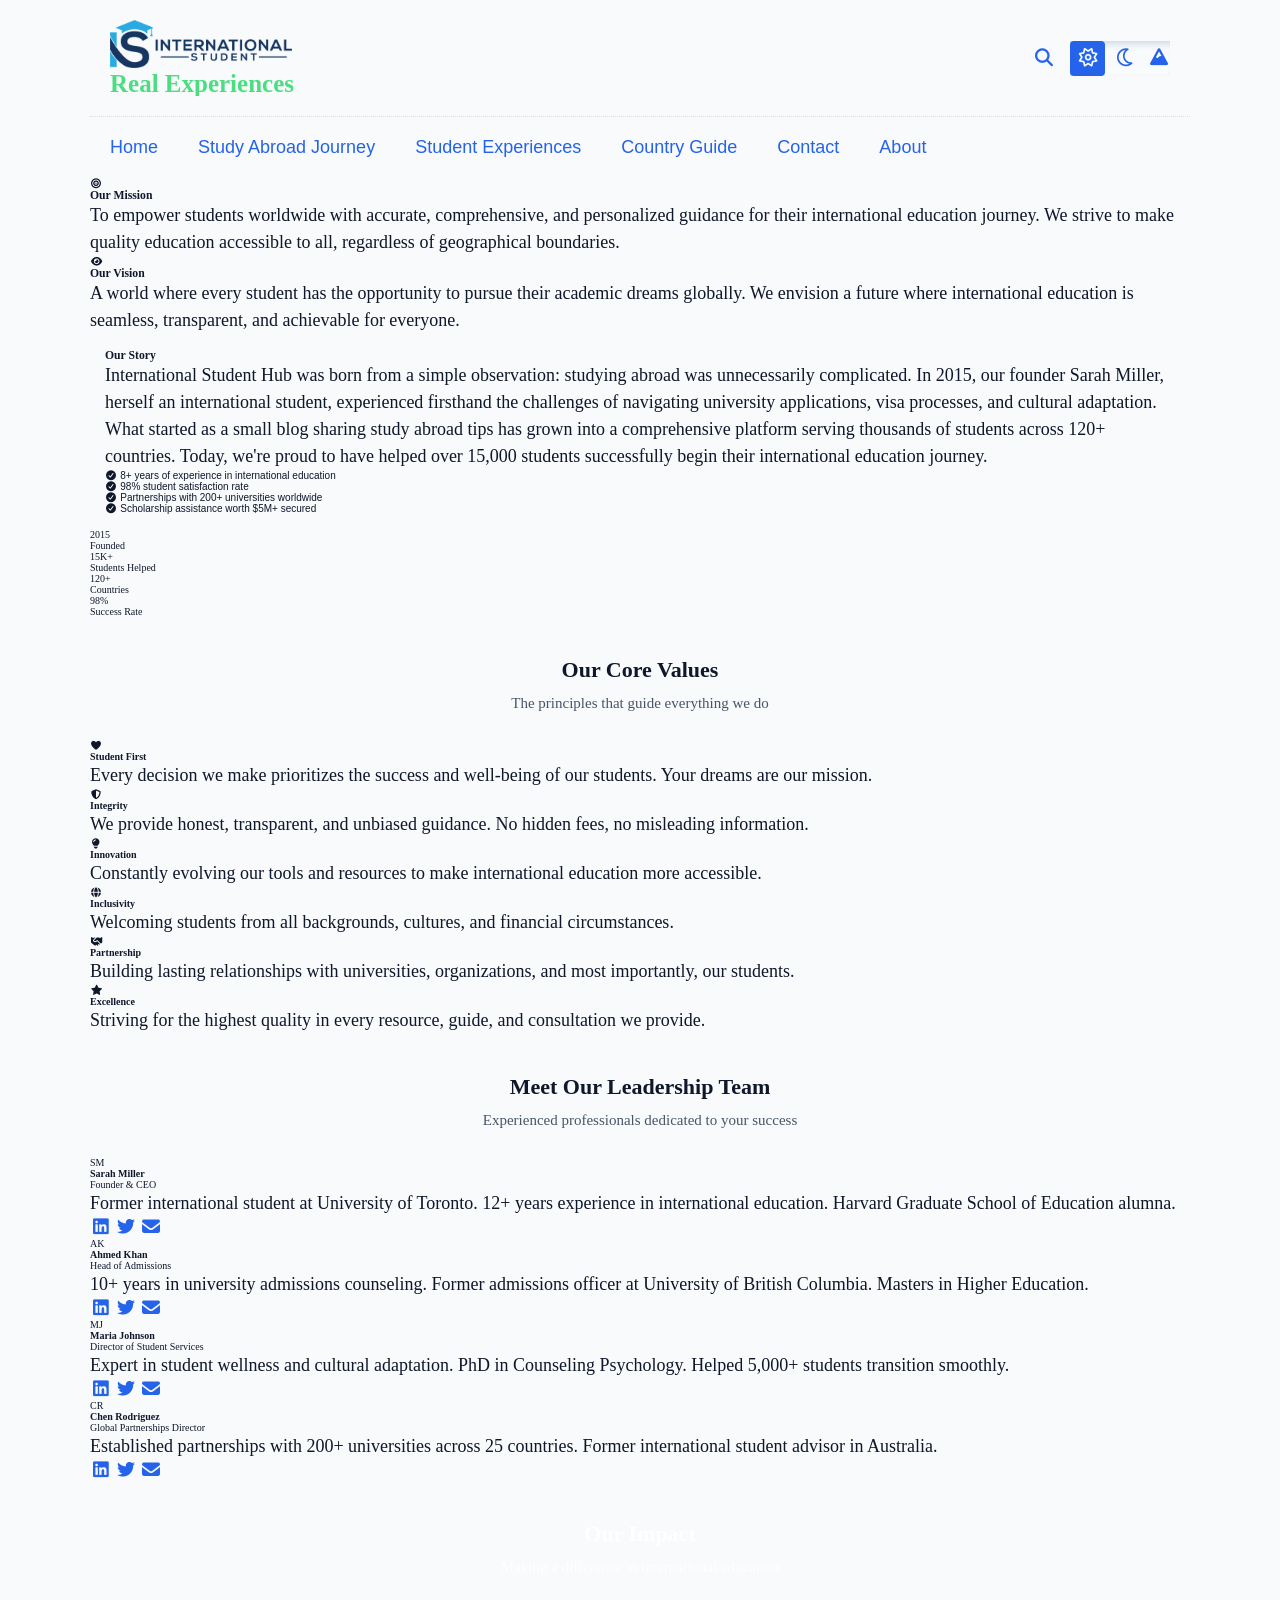
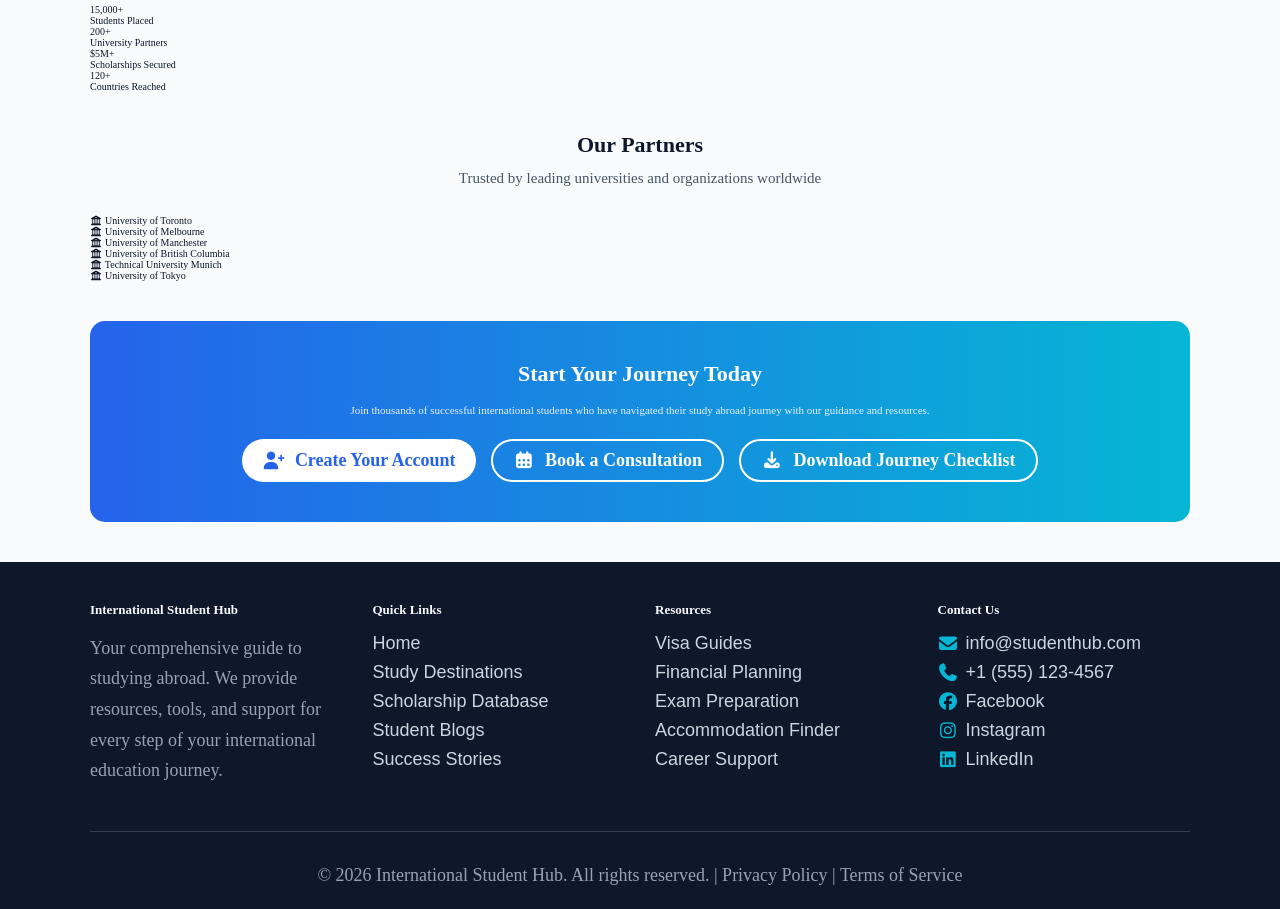
==== about.html @ 13d6190d "Add files via upload" ====
<!doctype html>
<html lang="en">
  <head>
    <meta charset="UTF-8" />
    <meta name="viewport" content="width=device-width, initial-scale=1.0" />
    <title>International Student Hub</title>
    <link rel="stylesheet" href="assets/css/all.min.css" />
    <link rel="stylesheet" href="assets/css/style.css" />
  </head>
  <body>
    <main>
      <header class="header" id="header">
        <div class="container">
          <div class="header-wrap">
            <div class="logo">
              <h2>
                <a href="index.html"
                  ><img src="./assets/img/logo.png" alt="Logo Here"
                /></a>
              </h2>
              <div class="site-slogan">
                <h1>Real Experiences • Smart Preparation • Global Journey</h1>
              </div>
            </div>
            <div class="site-mode">
              <nav class="mode">
                <ul class="all-modes">
                  <li class="menu-bars">
                    <a href="#" id="open-close--menu"
                      ><i class="fa-solid fa-bars-staggered"></i
                      ><span class="d-none">Bars</span></a
                    >
                  </li>
                  <li>
                    <a href="#"
                      ><i class="fa-solid fa-magnifying-glass"></i
                      ><span class="d-none">Search</span></a
                    >
                  </li>
                  <li>
                    <ul class="all-site--modes">
                      <li class="active">
                        <a title="light mode" href="#" data-theme="light"
                          ><i class="fa-regular fa-sun"></i
                        ></a>
                      </li>
                      <li>
                        <a title="dark mode" href="#" data-theme="dark"
                          ><i class="fa-regular fa-moon"></i
                        ></a>
                      </li>
                      <li>
                        <a title="calm mode" href="#" data-theme="calm"
                          ><i class="fa-solid fa-mountain"></i
                        ></a>
                      </li>
                    </ul>
                  </li>
                </ul>
              </nav>
              <div class="icon"></div>
            </div>
          </div>

          <div class="navigation">
            <div class="close-icon">
              <a href="#" id="close-menu--bars"
                ><i class="fas fa-times"></i
                ><span class="d-none">Close</span></a
              >
            </div>
            <nav class="navbar">
              <ul>
                <li><a href="index.html">Home</a></li>
                <li>
                  <a href="study-abroad-journey.html">Study Abroad Journey</a>
                </li>
                <li>
                  <a href="student-experience.html">Student Experiences</a>
                </li>
                <li><a href="country-guide.html">Country Guide</a></li>
                <li><a href="contact.html">Contact</a></li>
                <li><a href="about.html">About</a></li>
              </ul>
            </nav>
          </div>
        </div>
      </header>

      <!-- About Section -->
      <section class="about-section">
        <div class="container">
          <!-- Mission & Vision -->
          <div class="mission-vision">
            <div class="mv-card">
              <div class="mv-icon">
                <i class="fas fa-bullseye"></i>
              </div>
              <h3>Our Mission</h3>
              <p>
                To empower students worldwide with accurate, comprehensive, and
                personalized guidance for their international education journey.
                We strive to make quality education accessible to all,
                regardless of geographical boundaries.
              </p>
            </div>

            <div class="mv-card">
              <div class="mv-icon">
                <i class="fas fa-eye"></i>
              </div>
              <h3>Our Vision</h3>
              <p>
                A world where every student has the opportunity to pursue their
                academic dreams globally. We envision a future where
                international education is seamless, transparent, and achievable
                for everyone.
              </p>
            </div>
          </div>

          <!-- Our Story -->
          <div class="story-section">
            <div class="story-grid">
              <div class="story-content">
                <h3>Our Story</h3>
                <p>
                  International Student Hub was born from a simple observation:
                  studying abroad was unnecessarily complicated. In 2015, our
                  founder Sarah Miller, herself an international student,
                  experienced firsthand the challenges of navigating university
                  applications, visa processes, and cultural adaptation.
                </p>
                <p>
                  What started as a small blog sharing study abroad tips has
                  grown into a comprehensive platform serving thousands of
                  students across 120+ countries. Today, we're proud to have
                  helped over 15,000 students successfully begin their
                  international education journey.
                </p>
                <ul class="story-highlights">
                  <li>
                    <i class="fas fa-check-circle"></i> 8+ years of experience
                    in international education
                  </li>
                  <li>
                    <i class="fas fa-check-circle"></i> 98% student satisfaction
                    rate
                  </li>
                  <li>
                    <i class="fas fa-check-circle"></i> Partnerships with 200+
                    universities worldwide
                  </li>
                  <li>
                    <i class="fas fa-check-circle"></i> Scholarship assistance
                    worth $5M+ secured
                  </li>
                </ul>
              </div>
              <div class="story-stats">
                <div class="story-stat-item">
                  <div class="story-stat-number">2015</div>
                  <div class="story-stat-label">Founded</div>
                </div>
                <div class="story-stat-item">
                  <div class="story-stat-number">15K+</div>
                  <div class="story-stat-label">Students Helped</div>
                </div>
                <div class="story-stat-item">
                  <div class="story-stat-number">120+</div>
                  <div class="story-stat-label">Countries</div>
                </div>
                <div class="story-stat-item">
                  <div class="story-stat-number">98%</div>
                  <div class="story-stat-label">Success Rate</div>
                </div>
              </div>
            </div>
          </div>
        </div>
      </section>

      <!-- Values Section -->
      <section class="values-section">
        <div class="container">
          <div class="section-title">
            <h2>Our Core Values</h2>
            <p>The principles that guide everything we do</p>
          </div>

          <div class="values-grid">
            <div class="value-card">
              <div class="value-icon">
                <i class="fas fa-heart"></i>
              </div>
              <h4>Student First</h4>
              <p>
                Every decision we make prioritizes the success and well-being of
                our students. Your dreams are our mission.
              </p>
            </div>

            <div class="value-card">
              <div class="value-icon">
                <i class="fas fa-shield-alt"></i>
              </div>
              <h4>Integrity</h4>
              <p>
                We provide honest, transparent, and unbiased guidance. No hidden
                fees, no misleading information.
              </p>
            </div>

            <div class="value-card">
              <div class="value-icon">
                <i class="fas fa-lightbulb"></i>
              </div>
              <h4>Innovation</h4>
              <p>
                Constantly evolving our tools and resources to make
                international education more accessible.
              </p>
            </div>

            <div class="value-card">
              <div class="value-icon">
                <i class="fas fa-globe"></i>
              </div>
              <h4>Inclusivity</h4>
              <p>
                Welcoming students from all backgrounds, cultures, and financial
                circumstances.
              </p>
            </div>

            <div class="value-card">
              <div class="value-icon">
                <i class="fas fa-handshake"></i>
              </div>
              <h4>Partnership</h4>
              <p>
                Building lasting relationships with universities, organizations,
                and most importantly, our students.
              </p>
            </div>

            <div class="value-card">
              <div class="value-icon">
                <i class="fas fa-star"></i>
              </div>
              <h4>Excellence</h4>
              <p>
                Striving for the highest quality in every resource, guide, and
                consultation we provide.
              </p>
            </div>
          </div>
        </div>
      </section>

      <!-- Team Section -->
      <section class="team-section">
        <div class="container">
          <div class="section-title">
            <h2>Meet Our Leadership Team</h2>
            <p>Experienced professionals dedicated to your success</p>
          </div>

          <div class="team-grid">
            <div class="team-card">
              <div class="member-avatar">SM</div>
              <h4>Sarah Miller</h4>
              <div class="member-role">Founder & CEO</div>
              <p class="member-bio">
                Former international student at University of Toronto. 12+ years
                experience in international education. Harvard Graduate School
                of Education alumna.
              </p>
              <div class="member-social">
                <a href="#"><i class="fab fa-linkedin"></i></a>
                <a href="#"><i class="fab fa-twitter"></i></a>
                <a href="#"><i class="fas fa-envelope"></i></a>
              </div>
            </div>

            <div class="team-card">
              <div class="member-avatar">AK</div>
              <h4>Ahmed Khan</h4>
              <div class="member-role">Head of Admissions</div>
              <p class="member-bio">
                10+ years in university admissions counseling. Former admissions
                officer at University of British Columbia. Masters in Higher
                Education.
              </p>
              <div class="member-social">
                <a href="#"><i class="fab fa-linkedin"></i></a>
                <a href="#"><i class="fab fa-twitter"></i></a>
                <a href="#"><i class="fas fa-envelope"></i></a>
              </div>
            </div>

            <div class="team-card">
              <div class="member-avatar">MJ</div>
              <h4>Maria Johnson</h4>
              <div class="member-role">Director of Student Services</div>
              <p class="member-bio">
                Expert in student wellness and cultural adaptation. PhD in
                Counseling Psychology. Helped 5,000+ students transition
                smoothly.
              </p>
              <div class="member-social">
                <a href="#"><i class="fab fa-linkedin"></i></a>
                <a href="#"><i class="fab fa-twitter"></i></a>
                <a href="#"><i class="fas fa-envelope"></i></a>
              </div>
            </div>

            <div class="team-card">
              <div class="member-avatar">CR</div>
              <h4>Chen Rodriguez</h4>
              <div class="member-role">Global Partnerships Director</div>
              <p class="member-bio">
                Established partnerships with 200+ universities across 25
                countries. Former international student advisor in Australia.
              </p>
              <div class="member-social">
                <a href="#"><i class="fab fa-linkedin"></i></a>
                <a href="#"><i class="fab fa-twitter"></i></a>
                <a href="#"><i class="fas fa-envelope"></i></a>
              </div>
            </div>
          </div>
        </div>
      </section>

      <!-- Achievements -->
      <section class="container">
        <div class="achievements-section">
          <div class="section-title" style="color: white">
            <h2 style="color: white">Our Impact</h2>
            <p style="color: rgba(255, 255, 255, 0.9)">
              Making a difference in international education
            </p>
          </div>

          <div class="achievements-grid">
            <div class="achievement-item">
              <div class="achievement-number">15,000+</div>
              <div class="achievement-label">Students Placed</div>
            </div>
            <div class="achievement-item">
              <div class="achievement-number">200+</div>
              <div class="achievement-label">University Partners</div>
            </div>
            <div class="achievement-item">
              <div class="achievement-number">$5M+</div>
              <div class="achievement-label">Scholarships Secured</div>
            </div>
            <div class="achievement-item">
              <div class="achievement-number">120+</div>
              <div class="achievement-label">Countries Reached</div>
            </div>
          </div>
        </div>
      </section>

      <!-- Partners -->
      <section class="partners-section">
        <div class="container">
          <div class="section-title">
            <h2>Our Partners</h2>
            <p>Trusted by leading universities and organizations worldwide</p>
          </div>

          <div class="partners-grid">
            <div class="partner-item">
              <i class="fas fa-university"></i>
              <span>University of Toronto</span>
            </div>
            <div class="partner-item">
              <i class="fas fa-university"></i>
              <span>University of Melbourne</span>
            </div>
            <div class="partner-item">
              <i class="fas fa-university"></i>
              <span>University of Manchester</span>
            </div>
            <div class="partner-item">
              <i class="fas fa-university"></i>
              <span>University of British Columbia</span>
            </div>
            <div class="partner-item">
              <i class="fas fa-university"></i>
              <span>Technical University Munich</span>
            </div>
            <div class="partner-item">
              <i class="fas fa-university"></i>
              <span>University of Tokyo</span>
            </div>
          </div>
        </div>
      </section>

      <!-- CTA Section -->
      <section class="container">
        <div class="cta-section">
          <h2>Start Your Journey Today</h2>
          <p>
            Join thousands of successful international students who have
            navigated their study abroad journey with our guidance and
            resources.
          </p>
          <div class="cta-buttons">
            <a href="#" class="btn btn-primary"
              ><i class="fas fa-user-plus"></i> Create Your Account</a
            >
            <a href="#" class="btn btn-secondary"
              ><i class="fas fa-calendar-alt"></i> Book a Consultation</a
            >
            <a href="#" class="btn btn-secondary"
              ><i class="fas fa-download"></i> Download Journey Checklist</a
            >
          </div>
        </div>
      </section>

      <!-- Footer -->
      <footer>
        <div class="container">
          <div class="footer-content">
            <div class="footer-column">
              <h3>International Student Hub</h3>
              <p>
                Your comprehensive guide to studying abroad. We provide
                resources, tools, and support for every step of your
                international education journey.
              </p>
            </div>

            <div class="footer-column">
              <h3>Quick Links</h3>
              <ul class="footer-links">
                <li><a href="#">Home</a></li>
                <li><a href="#">Study Destinations</a></li>
                <li><a href="#">Scholarship Database</a></li>
                <li><a href="#">Student Blogs</a></li>
                <li><a href="#">Success Stories</a></li>
              </ul>
            </div>

            <div class="footer-column">
              <h3>Resources</h3>
              <ul class="footer-links">
                <li><a href="#">Visa Guides</a></li>
                <li><a href="#">Financial Planning</a></li>
                <li><a href="#">Exam Preparation</a></li>
                <li><a href="#">Accommodation Finder</a></li>
                <li><a href="#">Career Support</a></li>
              </ul>
            </div>

            <div class="footer-column">
              <h3>Contact Us</h3>
              <ul class="footer-links">
                <li>
                  <a href="#"
                    ><i class="fas fa-envelope"></i> info@studenthub.com</a
                  >
                </li>
                <li>
                  <a href="#"><i class="fas fa-phone"></i> +1 (555) 123-4567</a>
                </li>
                <li>
                  <a href="#"><i class="fab fa-facebook"></i> Facebook</a>
                </li>
                <li>
                  <a href="#"><i class="fab fa-instagram"></i> Instagram</a>
                </li>
                <li>
                  <a href="#"><i class="fab fa-linkedin"></i> LinkedIn</a>
                </li>
              </ul>
            </div>
          </div>

          <div class="copyright">
            <p>
              &copy; 2026 International Student Hub. All rights reserved. |
              Privacy Policy | Terms of Service
            </p>
          </div>
        </div>
      </footer>
    </main>
    <script src="assets/js/script.js"></script>
  </body>
</html>
---- assets/css/style.css ----
* {
  margin: 0;
  padding: 0;
  box-sizing: border-box;
}
html {
  font-size: 62.5%;
}
body {
  background-color: var(--background);
  color: var(--text-primary);
  position: relative;
  overflow-x: hidden;
}
img {
  max-width: 100%;
  height: auto;
  vertical-align: middle;
  display: inline-block;
}
ol,
ul {
  list-style: none;
  margin: 0;
  padding: 0;
  font-family: "Roboto", sans-serif;
}
h1,
h2,
h3,
h4,
h5,
h6 {
  font-optical-sizing: auto;
}
a {
  text-decoration: none;
  color: var(--primary);
}
a:hover {
  color: var(--accent);
}
a,
p {
  font-size: 1.8rem;
}
p {
  line-height: 1.5;
  color: var(--para-color);
}



:root {
  --primary: #2563eb;
  --secondary: #06b6d4;
  --background: #f8fafc;
  --card-bg: #ffffff;
  --text-primary: #0f172a;
  --text-secondary: #475569;
  --border-color: #e2e8f0;
  --accent: #38bdf8;
  --gutter-x: 2rem;
}

/* ================================
   DARK THEME
   ================================ */

body.dark-theme {
  --primary: #6366f1;
  --secondary: #22d3ee;
  --background: #020617;
  --card-bg: #0f172a;
  --text-primary: #f8fafc;
  --text-secondary: #cbd5e1;
  --border-color: #1e293b;
  --accent: #67e8f9;
}


body.calm-theme {
  --primary: #059669;
  --secondary: #facc15;
  --background: #ecfeff;
  --card-bg: #ffffff;
  --text-primary: #064e3b;
  --text-secondary: #065f46;
  --border-color: #a7f3d0;
  --accent: #2dd4bf;
}
.d-none {
  display: none;
}



.container {
  width: 100%;
  padding-right: var(--gutter-x, 15px);
  padding-left: var(--gutter-x, 15px);
  margin-right: auto;
  margin-left: auto;
}



.header {
  width: 100%;
  background-color: var(--background);
}
.header-wrap {
  width: 100%;
  display: flex;
  justify-content: space-between;
  align-items: center;
  padding: 2rem 2rem;
  border-bottom: 0.1rem dotted #ddd;
}
.header-wrap .logo a img {
  max-width: 20%;
}



.site-slogan {
  width: 100%;
  overflow: hidden;
}

.site-slogan h1 {
  font-size: 2.5rem;
  font-weight: 700;
  position: relative;
  height: 3.2rem;
  line-height: 3.2rem;
  color: #fff;
}


.site-slogan h1 {
  color: transparent;
}

/* First slogan */
.site-slogan h1::before {
  content: "Real Experiences";
  position: absolute;
  inset: 0;
  color: #4ade80;
  animation: slogan1 9s infinite;
}


.site-slogan h1::after {
  content: "Smart Preparation";
  position: absolute;
  inset: 0;
  color: #60a5fa;
  opacity: 0;
  animation: slogan2 9s infinite;
}


.site-slogan::after {
  content: "Global Journey";
  display: block;
  font-size: 2.5rem;
  font-weight: 700;
  margin-top: -3.2rem;
  color: #fbbf24;
  opacity: 0;
  animation: slogan3 9s infinite;
}


@keyframes slogan1 {
  0%,
  30% {
    opacity: 1;
    transform: translateY(0);
  }
  33%,
  100% {
    opacity: 0;
    transform: translateY(-20px);
  }
}

@keyframes slogan2 {
  0%,
  33% {
    opacity: 0;
    transform: translateY(20px);
  }
  36%,
  63% {
    opacity: 1;
    transform: translateY(0);
  }
  66%,
  100% {
    opacity: 0;
    transform: translateY(-20px);
  }
}

@keyframes slogan3 {
  0%,
  66% {
    opacity: 0;
    transform: translateY(20px);
  }
  69%,
  96% {
    opacity: 1;
    transform: translateY(0);
  }
  100% {
    opacity: 0;
  }
}



.header .menu-bars a {
  display: none;
}

.header-wrap .site-mode .all-modes {
  display: flex;
  align-items: center;
  justify-content: end;
  gap: 1.5rem;
}
.header-wrap .site-mode .all-site--modes {
  display: flex;
  align-items: center;
  justify-content: center;
  gap: 1rem;
  box-shadow:
    rgb(204, 219, 232) 3px 3px 6px 0px inset,
    rgba(255, 255, 255, 0.5) -3px -3px 6px 1px inset;
}

.header-wrap .site-mode .all-site--modes li.active {
  background-color: var(--primary);
  width: 3.5rem;
  height: 3.5rem;
  line-height: 3.5rem;
  text-align: center;
  -webkit-border-radius: 0.4rem;
  -moz-border-radius: 0.4rem;
  -ms-border-radius: 0.4rem;
  -o-border-radius: 0.4rem;
  border-radius: 0.4rem;
}
.header-wrap .site-mode .all-site--modes li.active a {
  color: var(--background);
  -webkit-transition: 0.3s all ease;
  -moz-transition: 0.3s all ease;
  -ms-transition: 0.3s all ease;
  -o-transition: 0.3s all ease;
  transition: 0.3s all ease;
}
.header-wrap .site-mode .all-site--modes li.active:hover a {
  color: var(--accent);
}
.header .navigation {
  width: 100%;
  padding: 1rem 0;
  -webkit-transition: 0.3s all ease;
  -moz-transition: 0.3s all ease;
  -ms-transition: 0.3s all ease;
  -o-transition: 0.3s all ease;
  transition: 0.3s all ease;
}
.header .navigation .close-icon a {
  display: none;
}
.header .navigation .navbar ul {
  display: flex;
  align-items: center;
  justify-content: flex-start;
}
.header .navigation .navbar ul li a {
  display: inline-block;
  padding: 1rem 2rem;
}



.hero {
  width: 100%;
  padding: 20rem 0;
  width: 100%;

  
  background: linear-gradient(135deg, var(--primary), var(--secondary));
}
.hero .hero-wrapper {
  padding-left: 2rem;
}
.hero .site-slogan h1 {
  font-size: 10rem;
  height: 10rem;
  line-height: 8rem;
}
.hero .site-slogan h1::after {
  color: #fff;
}
.hero .site-slogan::after {
  font-size: 10rem;
  height: 10rem;
  line-height: 8rem;
  margin-top: -9rem;
}
.hero p.hero-p {
  color: var(--background);
  font-size: 2rem;
  margin-bottom: 3rem;
}



.categories,
.problem {
  width: 100%;
  margin: 6rem 3rem;
}
.country-wrap,
.cat-wrapper,
.hiw-wrap,
.ex-wrap,
.problem-wrap {
  display: flex;
  flex-direction: column;
  align-items: center;
}
.heading {
  font-size: 4rem;
  font-weight: 600;
  color: var(--text-primary);
  position: relative;
  padding-left: 5rem;
  display: inline-block;
  text-align: center;
}

.heading::before {
  content: "";
  position: absolute;
  left: 0;
  top: 50%;
  transform: translateY(-50%);
  width: 2.5rem;
  height: 2.5rem;
  background: #ef4444;
  border-radius: 50%;
}

.heading::after {
  content: "";
  position: absolute;
  left: 3rem;
  top: 50%;
  transform: translateY(-50%);
  width: 1.5rem;
  height: 1.5rem;
  background: #f59e0b;
  border-radius: 50%;
}
.category-grid,
.problem-grid {
  width: 100%;
  display: flex;
  align-items: center;
  flex-wrap: wrap;
  justify-content: center;
  gap: 2rem;
  margin: 4rem 0;
}
.category-grid .card,
.problem-grid .card {
  flex: 1 1 200px;
  white-space: nowrap;
  text-align: center;
  padding: 5rem;
  font-size: 2rem;
  color: var(--text-secondary);
  background-color: var(--background);
  box-shadow: rgba(149, 157, 165, 0.2) 0px 8px 24px;
  -webkit-border-radius: 1rem;
  -moz-border-radius: 1rem;
  -ms-border-radius: 1rem;
  -o-border-radius: 1rem;
  border-radius: 1rem;
  -webkit-transition: 0.3s all ease-in-out;
  -moz-transition: 0.3s all ease-in-out;
  -ms-transition: 0.3s all ease-in-out;
  -o-transition: 0.3s all ease-in-out;
  transition: 0.3s all ease-in-out;
  margin-top: 2rem;
}
.category-grid .card:hover,
.problem-grid .card:hover {
  -webkit-transform: translateY(-1rem);
  -moz-transform: translateY(-1rem);
  -ms-transform: translateY(-1rem);
  -o-transform: translateY(-1rem);
  transform: translateY(-1rem);
  box-shadow: rgba(0, 0, 0, 0.45) 0px 25px 20px -20px;
}


.countries {
  width: 100%;
}


.country-flex {
  display: flex;
  flex-wrap: wrap;
  justify-content: center;
  gap: 2.8rem;
  margin-top: 5rem;
}


.country-card {
  flex: 1 1 22rem;
  max-width: 26rem;
  padding: 2.8rem 2.4rem;
  text-align: center;
  /* background: linear-gradient(
    145deg,
    rgba(255, 255, 255, 0.05),
    rgba(255, 255, 255, 0.02)
  ); */
  backdrop-filter: blur(0.6rem);
  /* border: 0.1rem solid rgba(255, 255, 255, 0.08); */

  background: var(--card-bg);
  border: 0.1rem solid var(--border-color);
  transition:
    transform 0.35s ease,
    box-shadow 0.35s ease,
    border-color 0.35s ease;
  -webkit-border-radius: 1.8rem;
  -moz-border-radius: 1.8rem;
  -ms-border-radius: 1.8rem;
  -o-border-radius: 1.8rem;
  border-radius: 1.8rem;
}

/* Hover effect */
.country-card:hover {
  border-color: rgba(56, 189, 248, 0.5);
  box-shadow: 0 20px 40px rgba(56, 189, 248, 0.15);
  -webkit-transform: translateY(-1rem);
  -moz-transform: translateY(-1rem);
  -ms-transform: translateY(-1rem);
  -o-transform: translateY(-1rem);
  transform: translateY(-1rem);
}

/* Flag */
.country-card .flag {
  font-size: 4rem;
  display: block;
  margin-bottom: 1.5rem;
}

/* Title */
.country-card h3 {
  font-size: 2.2rem;
  margin-bottom: 0.8rem;
  color: var(--text-primary);
}

/* Description */
.country-card p {
  font-size: 1.2rem;
  color: var(--text-secondary);
  line-height: 1.5;
}



.how-it-works {
  padding: 10rem 0;
  background: var(--background);
}

.hiw-header {
  text-align: center;
  margin: 0 auto 6rem;
}

.hiw-header h2.heading {
  margin-bottom: 1.2rem;
}

.hiw-header p {
  font-size: 1.5rem;
  color: var(--text-secondary);
  line-height: 1.7;
}


.hiw-steps {
  display: flex;
  flex-wrap: wrap;
  gap: 2.8rem;
}



.hiw-card {
  flex: 1 1 26rem;
  background: var(--card-bg);
  border: 0.1rem solid var(--border-color);
  border-radius: 20px;
  padding: 3.2rem 2.8rem;
  position: relative;
  transition:
    transform 0.35s ease,
    box-shadow 0.35s ease,
    border-color 0.35s ease;
}

.hiw-card:hover {
  border-color: var(--accent);
  box-shadow: 0 22px 50px color-mix(in srgb, var(--accent), transparent 80%);
  -webkit-transform: translateY(-1rem);
  -moz-transform: translateY(-1rem);
  -ms-transform: translateY(-1rem);
  -o-transform: translateY(-1rem);
  transform: translateY(-1rem);
}



.hiw-step {
  display: inline-flex;
  align-items: center;
  justify-content: center;
  width: 4.6rem;
  height: 4.6rem;
  border-radius: 50%;
  margin-bottom: 1.8rem;
  font-weight: 600;
  font-size: 1.5rem;
  color: var(--primary);
  background: color-mix(in srgb, var(--accent), transparent 85%);
}



.hiw-card h3 {
  font-size: 1.8rem;
  margin-bottom: 1rem;
  color: var(--text-primary);
}

.hiw-card p {
  font-size: 1.2rem;
  line-height: 1.6;
  color: var(--text-secondary);
}

/* How It Works */

/* Experience */

.experiences {
  width: 100%;
}

.experiences .heading {
  margin-bottom: 2rem;
}
.section-subtitle {
  text-align: center;
  font-size: 1.5rem;
  color: var(--text-secondary);
  max-width: 70rem;
  margin: 0 auto 2.5rem;
}

.divider {
  width: 8rem;
  height: 0.4rem;
  background: linear-gradient(90deg, var(--primary), var(--secondary));
  margin: 0 auto;
  -webkit-border-radius: 0.2rem;
  -moz-border-radius: 0.2rem;
  -ms-border-radius: 0.2rem;
  -o-border-radius: 0.2rem;
  border-radius: 0.2rem;
  margin-bottom: 5rem;
}

/* Stats Section */
.stats-container {
  display: flex;
  justify-content: center;
  gap: 4rem;
  margin-bottom: 6rem;
  flex-wrap: wrap;
}

.stat-card {
  background: white;
  padding: 3rem;
  text-align: center;
  min-width: 20rem;
  box-shadow: 0 5px 20px rgba(0, 0, 0, 0.05);
  transition: transform 0.3s ease;
  -webkit-border-radius: 1.6rem;
  -moz-border-radius: 1.6rem;
  -ms-border-radius: 1.6rem;
  -o-border-radius: 1.6rem;
  border-radius: 1.6rem;
}

.stat-card:hover {
  transform: translateY(-5px);
}

.stat-number {
  font-size: 2.8rem;
  font-weight: 700;
  background: linear-gradient(135deg, var(--primary), var(--secondary));
  -webkit-background-clip: text;
  background-clip: text;
  color: transparent;
  line-height: 1;
  margin-bottom: 1rem;
}

.stat-label {
  font-size: 1.4rem;
  color: var(--text-primary);
  font-weight: 500;
}

/* Experiences Grid */
.experiences-grid {
  display: grid;
  grid-template-columns: repeat(auto-fill, minmax(35rem, 1fr));
  gap: 3.5rem;
  margin-bottom: 6rem;
}

.experience-card {
  background: white;
  padding: 35px;
  box-shadow: 0 10px 30px rgba(0, 0, 0, 0.05);
  transition: all 0.3s ease;
  position: relative;
  border: 0.1rem solid #f1f5f9;
  display: flex;
  flex-direction: column;
  height: 100%;
  -webkit-border-radius: 1.8rem;
  -moz-border-radius: 1.8rem;
  -ms-border-radius: 1.8rem;
  -o-border-radius: 1.8rem;
  border-radius: 1.8rem;
}

.experience-card:hover {
  border-color: rgba(56, 189, 248, 0.5);
  box-shadow: 0 20px 40px rgba(56, 189, 248, 0.15);
  -webkit-transform: translateY(-1rem);
  -moz-transform: translateY(-1rem);
  -ms-transform: translateY(-1rem);
  -o-transform: translateY(-1rem);
  transform: translateY(-1rem);
}

.card-header {
  display: flex;
  align-items: flex-start;
  margin-bottom: 2.5rem;
}

.student-avatar {
  width: 7rem;
  height: 7rem;
  border-radius: 50%;
  overflow: hidden;
  margin-right: 2rem;
  border: 0.3rem solid #e0e7ff;
  flex-shrink: 0;
}

.student-avatar img {
  width: 100%;
  height: 100%;
  object-fit: cover;
}

.student-info h3 {
  font-size: 1.5rem;
  color: var(--text-primary);
  margin-bottom: 0.5rem;
}

.student-info .country {
  display: flex;
  align-items: center;
  color: var(--text-secondary);
  font-size: 1.2rem;
  margin-bottom: 0.8rem;
}

.student-info .country i {
  margin-right: 0.8rem;
  color: var(--primary);
}

.student-info .university {
  color: var(--primary);
  font-size: 1.2rem;
  font-weight: 500;
  display: flex;
  align-items: center;
}

.student-info .university i {
  margin-right: 0.8rem;
  font-size: 1.2rem;
}

.rating {
  color: #fbbf24;
  margin-top: 1rem;
  font-size: 1rem;
}

.experience-content {
  flex-grow: 1;
  margin-bottom: 2.5rem;
}

.experience-text {
  font-size: 1.2rem;
  color: var(--text-secondary);
  line-height: 1.8;
  position: relative;
  text-align: justify;
}

.experience-text:before {
  content: "“";
  position: absolute;
  top: -1.5rem;
  left: -1rem;
  font-size: 3.5rem;
  color: var(--primary);
  opacity: 0.1;
  font-family: Georgia, serif;
}

.card-footer {
  padding-top: 2rem;
  border-top: 0.1rem solid #f1f5f9;
  display: flex;
  justify-content: space-between;
  align-items: center;
}

.study-field {
  background: #f0f9ff;
  color: #0369a1;
  padding: 0.8rem 1.6rem;
  border-radius: 20px;
  font-size: 1.2rem;
  font-weight: 500;
}

.duration {
  color: var(--text-secondary);
  font-size: 1.2rem;
  display: flex;
  align-items: center;
}

.duration i {
  margin-right: 8px;
  color: #2563eb;
}

/* CTA Section */
.cta-section {
  background: linear-gradient(135deg, var(--primary), var(--secondary));
  border-radius: 20px;
  padding: 50px;
  text-align: center;
  color: white;
  margin-top: 40px;
}

.cta-title {
  font-size: 2.2rem;
  margin-bottom: 15px;
}

.cta-text {
  font-size: 1.1rem;
  margin-bottom: 30px;
  opacity: 0.9;
  max-width: 700px;
  margin-left: auto;
  margin-right: auto;
}

.cta-button {
  display: inline-block;
  background: white;
  color: #2563eb;
  padding: 16px 40px;
  border-radius: 50px;
  font-size: 1.1rem;
  font-weight: 600;
  text-decoration: none;
  transition: all 0.3s ease;
  box-shadow: 0 10px 30px rgba(0, 0, 0, 0.1);
}

.cta-button:hover {
  transform: translateY(-3px);
  box-shadow: 0 15px 35px rgba(0, 0, 0, 0.15);
}

/* Experience */

/* Footer */
.footer {
  text-align: center;
  color: #64748b;
  font-size: 0.9rem;
  padding-top: 40px;
  margin-top: 40px;
  border-top: 1px solid #e2e8f0;
}

.footer a {
  color: #2563eb;
  text-decoration: none;
  font-weight: 500;
}

.footer a:hover {
  text-decoration: underline;
}

/* Study Abroad Page */

/* Journey Timeline */
.journey-container {
  padding: 3rem 0;
}

.section-title {
  text-align: center;
  margin-bottom: 3rem;
  color: var(--dark);
}

.section-title h2 {
  font-size: 2.5rem;
  color: var(--primary);
  margin-bottom: 0.5rem;
}

.section-title p {
  color: var(--text-secondary);
  font-size: 1.5rem;
  max-width: 70rem;
  margin: 0 auto;
}

.timeline {
  position: relative;
  max-width: 100rem;
  margin: 0 auto;
}

.timeline::after {
  content: "";
  position: absolute;
  width: 0.6rem;
  background-color: var(--primary);
  top: 0;
  bottom: 0;
  left: 50%;
  margin-left: -0.3rem;
  -webkit-border-radius: 1rem;
  -moz-border-radius: 1rem;
  -ms-border-radius: 1rem;
  -o-border-radius: 1rem;
  border-radius: 1rem;
}

.timeline-item {
  padding: 1rem 4rem;
  position: relative;
  width: 50%;
  box-sizing: border-box;
  margin-bottom: 2rem;
}

.timeline-item:nth-child(odd) {
  left: 0;
}

.timeline-item:nth-child(even) {
  left: 50%;
}

.timeline-content {
  padding: 1.5rem;
  background-color: var(--card-bg);
  box-shadow: 0 5px 15px rgba(0, 0, 0, 0.08);
  position: relative;
  transition:
    transform 0.3s,
    box-shadow 0.3s;
  cursor: pointer;
  -webkit-border-radius: 1rem;
  -moz-border-radius: 1rem;
  -ms-border-radius: 1rem;
  -o-border-radius: 1rem;
  border-radius: 1rem;
}

.timeline-content:hover {
  box-shadow: 0 8px 20px rgba(0, 0, 0, 0.12);
  -webkit-transform: translateY(-0.5rem);
  -moz-transform: translateY(-0.5rem);
  -ms-transform: translateY(-0.5rem);
  -o-transform: translateY(-0.5rem);
  transform: translateY(-0.5rem);
}

.timeline-item:nth-child(odd) .timeline-content {
  border-left: 0.5rem solid var(--primary);
}

.timeline-item:nth-child(even) .timeline-content {
  border-right: 0.5rem solid var(--secondary);
}

.timeline-icon {
  position: absolute;
  width: 5rem;
  height: 5rem;
  right: -2.5rem;
  background-color: white;
  border: 0.4rem solid var(--primary);
  border-radius: 50%;
  z-index: 1;
  display: flex;
  align-items: center;
  justify-content: center;
  color: var(--primary);
  font-size: 1.2rem;
  box-shadow: 0 0 0 6px #f5f7fa;
}

.timeline-item:nth-child(even) .timeline-icon {
  left: -2.5rem;
  right: auto;
}

.step-number {
  display: inline-block;
  background-color: var(--primary);
  color: white;
  width: 3rem;
  height: 3rem;
  border-radius: 50%;
  text-align: center;
  line-height: 3rem;
  font-weight: bold;
  margin-right: 1rem;
}

.timeline-content h3 {
  font-size: 1.8rem;
  margin-bottom: 0.8rem;
  color: var(--text-primary);
  display: flex;
  align-items: center;
}

.timeline-content p {
  color: var(--gray);
  margin-bottom: 1.5rem;
}

.details {
  background-color: var(--background);
  padding: 1rem;
  margin-top: 1rem;
  display: none;
  border-left: 4px solid var(--accent);
  -webkit-border-radius: 0.8rem;
  -moz-border-radius: 0.8rem;
  -ms-border-radius: 0.8rem;
  -o-border-radius: 0.8rem;
  border-radius: 0.8rem;
}

.details.active {
  display: block;
  animation: fadeIn 0.5s;
}

@keyframes fadeIn {
  from {
    opacity: 0;
  }
  to {
    opacity: 1;
  }
}

.detail-list {
  list-style-type: none;
  padding-left: 0;
}

.detail-list li {
  padding: 0.5rem 0;
  border-bottom: 0.1rem dashed #ddd;
  display: flex;
  align-items: flex-start;
  font-size: 1.4rem;
}

.detail-list li:last-child {
  border-bottom: none;
}

.detail-list i {
  color: var(--secondary);
  margin-right: 1rem;
  margin-top: 0.4rem;
}

/* Resources Section */
.resources-section {
  background-color: var(--card-bg);
  padding: 4rem 0;
  margin-top: 3rem;
  border-radius: 24px;
  box-shadow: 0 10px 40px rgba(0, 0, 0, 0.05);
  border: 0.1rem solid var(--border-color);
  position: relative;
  overflow: hidden;
}

.resources-section::before {
  content: "";
  position: absolute;
  top: 0;
  right: 0;
  width: 20rem;
  height: 20rem;
  background: linear-gradient(135deg, var(--primary), transparent);
  border-radius: 50%;
  opacity: 0.1;
  -webkit-transform: translate(10rem, -10rem);
  -moz-transform: translate(10rem, -10rem);
  -ms-transform: translate(10rem, -10rem);
  -o-transform: translate(10rem, -10rem);
  transform: translate(10rem, -10rem);
}

.resources-grid {
  display: grid;
  grid-template-columns: repeat(auto-fill, minmax(320px, 1fr));
  gap: 2rem;
  margin-top: 3rem;
}

.resource-card {
  background-color: var(--background);
  border-radius: 16px;
  padding: 2rem;
  transition: all 0.4s cubic-bezier(0.4, 0, 0.2, 1);
  border: 1px solid var(--border-color);
  position: relative;
  overflow: hidden;
}

.resource-card::before {
  content: "";
  position: absolute;
  top: 0;
  left: 0;
  width: 100%;
  height: 0.4rem;
  background: linear-gradient(90deg, var(--primary), var(--secondary));
  transform: translateX(-100%);
  transition: transform 0.5s ease;
}

.resource-card:hover {
  transform: translateY(-8px);
  box-shadow: 0 20px 40px rgba(0, 0, 0, 0.08);
  border-color: var(--accent);
}

.resource-card:hover::before {
  transform: translateX(0);
}

.resource-card h3 {
  color: var(--text-primary);
  margin-bottom: 1.5rem;
  display: flex;
  align-items: center;
  gap: 12px;
  font-weight: 700;
}

.resource-card h3 i {
  color: var(--primary);
  font-size: 1.3rem;
}

.resource-links {
  list-style-type: none;
}

.resource-links li {
  padding: 0.8rem 0;
  border-bottom: 1px solid var(--border-color);
  transition: padding-left 0.3s ease;
}

.resource-links li:hover {
  padding-left: 8px;
}

.resource-links a {
  color: var(--text-secondary);
  text-decoration: none;
  transition: all 0.3s ease;
  display: flex;
  align-items: center;
  gap: 10px;
  font-weight: 500;
}

.resource-links a:hover {
  color: var(--primary);
}

.resource-links a i {
  color: var(--secondary);
  font-size: 0.9rem;
}

/* CTA Section */
.cta-section {
  background: linear-gradient(to right, var(--primary), var(--secondary));
  color: white;
  padding: 4rem 0;
  text-align: center;
  margin-top: 4rem;
  border-radius: 15px;
}

.cta-section h2 {
  font-size: 2.2rem;
  margin-bottom: 1.5rem;
}

.cta-section p {
  max-width: 700px;
  margin: 0 auto 2rem;
  font-size: 1.1rem;
  opacity: 0.9;
}

.cta-buttons {
  display: flex;
  justify-content: center;
  gap: 1.5rem;
  flex-wrap: wrap;
}

.btn {
  padding: 0.9rem 2rem;
  border-radius: 50px;
  font-weight: 600;
  text-decoration: none;
  display: inline-flex;
  align-items: center;
  gap: 10px;
  transition: all 0.3s;
  cursor: pointer;
}

.btn-primary {
  background-color: white;
  color: var(--primary);
}

.btn-primary:hover {
  background-color: #f0f0f0;
  transform: translateY(-3px);
  box-shadow: 0 5px 15px rgba(0, 0, 0, 0.1);
}

.btn-secondary {
  background-color: transparent;
  color: white;
  border: 2px solid white;
}

.btn-secondary:hover {
  background-color: rgba(255, 255, 255, 0.1);
  transform: translateY(-3px);
}
/* Footer */
footer {
  background-color: #0f172a;
  color: #cbd5e1;
  padding: 4rem 0 2rem;
  margin-top: 4rem;
}

.footer-content {
  display: grid;
  grid-template-columns: repeat(auto-fit, minmax(250px, 1fr));
  gap: 3rem;
  margin-bottom: 3rem;
}

.footer-column h3 {
  font-size: 1.3rem;
  margin-bottom: 1.5rem;
  color: #f8fafc;
  font-weight: 700;
}

.footer-column p {
  color: #94a3b8;
  line-height: 1.7;
  margin-bottom: 1.5rem;
}

.footer-links {
  list-style-type: none;
}

.footer-links li {
  margin-bottom: 0.8rem;
}

.footer-links a {
  color: #cbd5e1;
  text-decoration: none;
  transition: all 0.3s ease;
  display: flex;
  align-items: center;
  gap: 8px;
}

.footer-links a:hover {
  color: white;
  transform: translateX(5px);
}

.footer-links a i {
  width: 20px;
  color: var(--secondary);
}

.copyright {
  text-align: center;
  padding-top: 3rem;
  border-top: 1px solid #334155;
  color: #94a3b8;
  font-size: 0.9rem;
}



/* Study Abroad Page */

/* Student Experience Page */

/* Hero Section */
.hero-section {
  padding: 4rem 0;
  background-color: var(--card-bg);
  border-radius: 0 0 24px 24px;
  box-shadow: var(--shadow-md);
  margin-bottom: 3rem;
}

.hero-grid {
  display: grid;
  grid-template-columns: 1fr 1fr;
  gap: 4rem;
  align-items: center;
}

.hero-content h2 {
  font-size: 2.5rem;
  margin-bottom: 1.5rem;
  color: var(--text-primary);
  line-height: 1.2;
}

.hero-content p {
  color: var(--text-secondary);
  margin-bottom: 2rem;
  font-size: 1.5rem;
}

.hero-stats {
  display: flex;
  gap: 2rem;
  margin-top: 2rem;
}

.stat-item {
  text-align: center;
}

.stat-number {
  font-size: 3rem;
  font-weight: 700;
  color: var(--primary);
  margin-bottom: 0.5rem;
}

.stat-label {
  color: var(--text-secondary);
  font-size: 1.1rem;
}

.hero-image {
  position: relative;
  border-radius: 16px;
  overflow: hidden;
  box-shadow: var(--shadow-lg);
}

.hero-image img {
  width: 100%;
  height: auto;
  display: block;
}
.hero-banner {
  background: linear-gradient(135deg, var(--primary), var(--secondary));
  height: 40rem;
  display: flex;
  align-items: center;
  justify-content: center;
  color: white;
  font-size: 1.2rem;
}

/* Main Content Sections */
.section {
  padding: 4rem 0;
}

.section-title {
  text-align: center;
  margin-bottom: 3rem;
}

.section-title h2 {
  font-size: 2.5rem;
  margin-bottom: 1rem;
  color: var(--text-primary);
  position: relative;
  display: inline-block;
}

.section-title p {
  color: var(--text-secondary);
  max-width: 70rem;
  margin-bottom: 4rem;
  font-size: 1.5rem;
}

/* Experience Categories */
.categories-grid {
  display: grid;
  grid-template-columns: repeat(auto-fit, minmax(350px, 1fr));
  gap: 2rem;
  margin-bottom: 4rem;
}

.category-card {
  background: var(--card-bg);
  border-radius: 16px;
  padding: 2.5rem;
  box-shadow: var(--shadow-md);
  transition:
    transform 0.3s,
    box-shadow 0.3s;
  border: 1px solid var(--border-color);
}

.category-card:hover {
  transform: translateY(-8px);
  box-shadow: var(--shadow-lg);
}

.category-icon {
  width: 7rem;
  height: 7rem;
  background: linear-gradient(135deg, var(--primary), var(--secondary));
  border-radius: 16px;
  display: flex;
  align-items: center;
  justify-content: center;
  margin-bottom: 1.5rem;
  color: white;
  font-size: 1.8rem;
}

.category-card h3 {
  font-size: 1.5rem;
  margin-bottom: 1rem;
  color: var(--text-primary);
}

.category-card p {
  color: var(--text-secondary);
  margin-bottom: 1.5rem;
}

.category-features {
  list-style: none;
}

.category-features li {
  padding: 0.5rem 0;
  color: var(--text-secondary);
  display: flex;
  align-items: center;
  font-size: 1.5rem;
}

.category-features li i {
  color: var(--success);
  margin-right: 10px;
}

/* Student Stories */
.stories-container {
  position: relative;
}

.stories-slider {
  display: grid;
  grid-template-columns: repeat(auto-fit, minmax(30rem, 1fr));
  gap: 2rem;
}

.story-card {
  background: var(--card-bg);
  border-radius: 16px;
  overflow: hidden;
  box-shadow: var(--shadow-md);
  transition: transform 0.3s;
}

.story-card:hover {
  transform: translateY(-5px);
}

.story-image {
  height: 20rem;
  overflow: hidden;
}

.story-image img {
  width: 100%;
  height: 100%;
  object-fit: cover;
  transition: transform 0.5s;
}

.story-card:hover .story-image img {
  transform: scale(1.05);
}

.story-content {
  padding: 1.5rem;
}

.student-info {
  display: flex;
  align-items: flex-start;
  margin-bottom: 1rem;
  flex-direction: column;
}

.student-avatar {
  width: 5rem;
  height: 5rem;
  border-radius: 50%;
  background: var(--primary);
  color: var(--background);
  display: flex;
  align-items: center;
  justify-content: center;
  font-weight: bold;
  margin-right: 1rem;
  font-size: 1.2rem;
}

.student-details h4 {
  font-size: 1.6rem;
  margin-bottom: 0.3rem;
}

.student-details p {
  color: var(--text-secondary);
  font-size: 1.2rem;
}

.story-text {
  color: var(--text-secondary);
  font-style: italic;
  margin-bottom: 1rem;
  line-height: 1.6;
  font-size: 1.5rem;
}

.story-meta {
  display: flex;
  justify-content: space-between;
  color: var(--text-secondary);
  font-size: 1.2rem;
}

/* Resources Section */
.resources-grid {
  display: grid;
  grid-template-columns: repeat(auto-fit, minmax(280px, 1fr));
  gap: 2rem;
}

.resource-card {
  background: var(--card-bg);
  border-radius: 16px;
  padding: 2rem;
  box-shadow: var(--shadow-md);
  border-left: 4px solid var(--primary);
  transition: transform 0.3s;
}

.resource-card:hover {
  transform: translateX(5px);
}

.resource-card h3 {
  font-size: 1.3rem;
  margin-bottom: 1rem;
  color: var(--text-primary);
  display: flex;
  align-items: center;
  gap: 10px;
}

.resource-card h3 i {
  color: var(--primary);
}

.resource-links {
  list-style: none;
}

.resource-links li {
  padding: 0.7rem 0;
  border-bottom: 1px solid var(--border-color);
}

.resource-links li:last-child {
  border-bottom: none;
}

.resource-links a {
  color: var(--text-secondary);
  text-decoration: none;
  display: flex;
  align-items: center;
  gap: 10px;
  transition: color 0.3s;
}

.resource-links a:hover {
  color: var(--primary);
}

/* Tips Section */
.tips-container {
  background: linear-gradient(
    135deg,
    rgba(37, 99, 235, 0.05) 0%,
    rgba(6, 182, 212, 0.05) 100%
  );
  border-radius: 24px;
  padding: 4rem;
  margin: 4rem 0;
}

.tips-grid {
  display: grid;
  grid-template-columns: repeat(auto-fit, minmax(300px, 1fr));
  gap: 2rem;
}

.tip-card {
  background: var(--card-bg);
  border-radius: 12px;
  padding: 2rem;
  box-shadow: var(--shadow-sm);
  display: flex;
  gap: 1.5rem;
  align-items: flex-start;
}

.tip-number {
  width: 40px;
  height: 40px;
  background: var(--primary);
  color: white;
  border-radius: 50%;
  display: flex;
  align-items: center;
  justify-content: center;
  font-weight: bold;
  flex-shrink: 0;
}

.tip-content h4 {
  font-size: 1.2rem;
  margin-bottom: 0.8rem;
  color: var(--text-primary);
}

.tip-content p {
  color: var(--text-secondary);
}

.btn-ex {
  display: inline-flex;
  align-items: center;
  gap: 10px;
  padding: 1rem 2.5rem;
  background: white;
  color: var(--primary);
  text-decoration: none;
  border-radius: 12px;
  font-weight: 600;
  transition: all 0.3s;
  border: 2px solid transparent;
}

.btn-ex:hover {
  transform: translateY(-3px);
  box-shadow: 0 10px 25px rgba(0, 0, 0, 0.2);
}

.btn-outline {
  background: transparent;
  border-color: white;
  color: white;
  margin-left: 1rem;
}

.btn-outline:hover {
  background: rgba(255, 255, 255, 0.1);
}

/* Student Experience Page */

/* Hero Section */
.hero-section {
  padding: 4rem 0;
  background-color: var(--card-bg);
  border-radius: 0 0 24px 24px;
  box-shadow: var(--shadow-md);
  margin-bottom: 3rem;
}

.hero-grid {
  display: grid;
  grid-template-columns: 1fr 1fr;
  gap: 4rem;
  align-items: center;
}

.hero-content h2 {
  font-size: 2.5rem;
  margin-bottom: 1.5rem;
  color: var(--text-primary);
  line-height: 1.2;
}

.hero-content p {
  color: var(--text-secondary);
  margin-bottom: 2rem;
  font-size: 1.5rem;
}

.hero-stats {
  display: flex;
  gap: 2rem;
  margin-top: 2rem;
}

.stat-item {
  text-align: center;
}

.stat-number {
  font-size: 3rem;
  font-weight: 700;
  color: var(--primary);
  margin-bottom: 0.5rem;
}

.stat-label {
  color: var(--text-secondary);
  font-size: 1.1rem;
}

.hero-image {
  position: relative;
  border-radius: 16px;
  overflow: hidden;
  box-shadow: var(--shadow-lg);
}

.hero-image img {
  width: 100%;
  height: auto;
  display: block;
}
.hero-banner {
  background: linear-gradient(135deg, var(--primary), var(--secondary));
  height: 40rem;
  display: flex;
  align-items: center;
  justify-content: center;
  color: white;
  font-size: 1.2rem;
}

/* Main Content Sections */
.section {
  padding: 4rem 0;
}

.section-title {
  text-align: center;
  margin-bottom: 3rem;
}

.section-title h2 {
  font-size: 2.5rem;
  margin-bottom: 1rem;
  color: var(--text-primary);
  position: relative;
  display: inline-block;
}

.section-title p {
  color: var(--text-secondary);
  max-width: 70rem;
  margin-bottom: 4rem;
  font-size: 1.5rem;
}

/* Experience Categories */
.categories-grid {
  display: grid;
  grid-template-columns: repeat(auto-fit, minmax(350px, 1fr));
  gap: 2rem;
  margin-bottom: 4rem;
}

.category-card {
  background: var(--card-bg);
  border-radius: 16px;
  padding: 2.5rem;
  box-shadow: var(--shadow-md);
  transition:
    transform 0.3s,
    box-shadow 0.3s;
  border: 1px solid var(--border-color);
}

.category-card:hover {
  transform: translateY(-8px);
  box-shadow: var(--shadow-lg);
}

.category-icon {
  width: 7rem;
  height: 7rem;
  background: linear-gradient(135deg, var(--primary), var(--secondary));
  border-radius: 16px;
  display: flex;
  align-items: center;
  justify-content: center;
  margin-bottom: 1.5rem;
  color: white;
  font-size: 1.8rem;
}

.category-card h3 {
  font-size: 1.5rem;
  margin-bottom: 1rem;
  color: var(--text-primary);
}

.category-card p {
  color: var(--text-secondary);
  margin-bottom: 1.5rem;
}

.category-features {
  list-style: none;
}

.category-features li {
  padding: 0.5rem 0;
  color: var(--text-secondary);
  display: flex;
  align-items: center;
  font-size: 1.5rem;
}

.category-features li i {
  color: var(--success);
  margin-right: 10px;
}

/* Student Stories */
.stories-container {
  position: relative;
}

.stories-slider {
  display: grid;
  grid-template-columns: repeat(auto-fit, minmax(30rem, 1fr));
  gap: 2rem;
}

.story-card {
  background: var(--card-bg);
  border-radius: 16px;
  overflow: hidden;
  box-shadow: var(--shadow-md);
  transition: transform 0.3s;
}

.story-card:hover {
  transform: translateY(-5px);
}

.story-image {
  height: 20rem;
  overflow: hidden;
}

.story-image img {
  width: 100%;
  height: 100%;
  object-fit: cover;
  transition: transform 0.5s;
}

.story-card:hover .story-image img {
  transform: scale(1.05);
}

.story-content {
  padding: 1.5rem;
}

.student-info {
  display: flex;
  align-items: flex-start;
  margin-bottom: 1rem;
  flex-direction: column;
}

.student-avatar {
  width: 5rem;
  height: 5rem;
  border-radius: 50%;
  background: var(--primary);
  color: var(--background);
  display: flex;
  align-items: center;
  justify-content: center;
  font-weight: bold;
  margin-right: 1rem;
  font-size: 1.2rem;
}

.student-details h4 {
  font-size: 1.6rem;
  margin-bottom: 0.3rem;
}

.student-details p {
  color: var(--text-secondary);
  font-size: 1.2rem;
}

.story-text {
  color: var(--text-secondary);
  font-style: italic;
  margin-bottom: 1rem;
  line-height: 1.6;
  font-size: 1.5rem;
}

.story-meta {
  display: flex;
  justify-content: space-between;
  color: var(--text-secondary);
  font-size: 1.2rem;
}

/* Resources Section */
.resources-grid {
  display: grid;
  grid-template-columns: repeat(auto-fit, minmax(280px, 1fr));
  gap: 2rem;
}

.resource-card {
  background: var(--card-bg);
  border-radius: 16px;
  padding: 2rem;
  box-shadow: var(--shadow-md);
  border-left: 4px solid var(--primary);
  transition: transform 0.3s;
}

.resource-card:hover {
  transform: translateX(5px);
}

.resource-card h3 {
  font-size: 1.3rem;
  margin-bottom: 1rem;
  color: var(--text-primary);
  display: flex;
  align-items: center;
  gap: 10px;
}

.resource-card h3 i {
  color: var(--primary);
}

.resource-links {
  list-style: none;
}

.resource-links li {
  padding: 0.7rem 0;
  border-bottom: 1px solid var(--border-color);
}

.resource-links li:last-child {
  border-bottom: none;
}

.resource-links a {
  color: var(--text-secondary);
  text-decoration: none;
  display: flex;
  align-items: center;
  gap: 10px;
  transition: color 0.3s;
}

.resource-links a:hover {
  color: var(--primary);
}

/* Tips Section */
.tips-container {
  background: linear-gradient(
    135deg,
    rgba(37, 99, 235, 0.05) 0%,
    rgba(6, 182, 212, 0.05) 100%
  );
  border-radius: 24px;
  padding: 4rem;
  margin: 4rem 0;
}

.tips-grid {
  display: grid;
  grid-template-columns: repeat(auto-fit, minmax(300px, 1fr));
  gap: 2rem;
}

.tip-card {
  background: var(--card-bg);
  border-radius: 12px;
  padding: 2rem;
  box-shadow: var(--shadow-sm);
  display: flex;
  gap: 1.5rem;
  align-items: flex-start;
}

.tip-number {
  width: 40px;
  height: 40px;
  background: var(--primary);
  color: white;
  border-radius: 50%;
  display: flex;
  align-items: center;
  justify-content: center;
  font-weight: bold;
  flex-shrink: 0;
}

.tip-content h4 {
  font-size: 1.2rem;
  margin-bottom: 0.8rem;
  color: var(--text-primary);
}

.tip-content p {
  color: var(--text-secondary);
}

.btn-ex {
  display: inline-flex;
  align-items: center;
  gap: 10px;
  padding: 1rem 2.5rem;
  background: white;
  color: var(--primary);
  text-decoration: none;
  border-radius: 12px;
  font-weight: 600;
  transition: all 0.3s;
  border: 2px solid transparent;
}

.btn-ex:hover {
  transform: translateY(-3px);
  box-shadow: 0 10px 25px rgba(0, 0, 0, 0.2);
}

.btn-outline {
  background: transparent;
  border-color: white;
  color: white;
  margin-left: 1rem;
}

.btn-outline:hover {
  background: rgba(255, 255, 255, 0.1);
}

/* Student Experience Page */

/* Country Guide Page */

/* Search Section */
.search-section {
  background: var(--card-bg);
  padding: 3rem 0;
  margin: 5rem auto 3rem;
  border-radius: 20px;
  box-shadow: var(--shadow-lg);
  max-width: 110rem;
  position: relative;
  z-index: 10;
}

.search-container {
  max-width: 80rem;
  margin: 0 auto;
  text-align: center;
}

.search-container h2 {
  font-size: 2rem;
  margin-bottom: 1.5rem;
  color: var(--text-primary);
}

.search-box-country {
  display: flex;
  max-width: 60rem;
  margin: 0 auto 1.5rem;
  box-shadow: var(--shadow-md);
  border-radius: 12px;
  overflow: hidden;
  border: 2px solid var(--border-color);
  transition: border-color 0.3s;
}

.search-box-country:focus-within {
  border-color: var(--primary);
}

.search-box-country input {
  flex: 1;
  padding: 1.2rem 1.5rem;
  border: none;
  font-size: 1.5rem;
  background: white;
  outline: none;
}

.search-btn {
  background: var(--primary);
  color: white;
  border: none;
  padding: 0 2rem;
  cursor: pointer;
  transition: background 0.3s;
  display: flex;
  align-items: center;
  gap: 8px;
  font-weight: 600;
}

.search-btn:hover {
  background: #1d4ed8;
}

.search-tags {
  display: flex;
  flex-wrap: wrap;
  gap: 0.8rem;
  justify-content: center;
  margin-top: 1.5rem;
}

.tag {
  background: var(--background);
  padding: 0.6rem 1.2rem;
  border-radius: 20px;
  font-size: 1.5rem;
  color: var(--text-secondary);
  cursor: pointer;
  transition: all 0.3s;
  border: 1px solid var(--border-color);
}

.tag:hover {
  background: var(--primary);
  color: white;
  border-color: var(--primary);
  transform: translateY(-2px);
}

/* Country Grid */
.section-title {
  text-align: center;
  margin: 4rem 0 3rem;
}

.section-title h2 {
  font-size: 2.5rem;
  margin-bottom: 1rem;
  color: var(--text-primary);
  position: relative;
  display: inline-block;
}

.section-title p {
  color: var(--text-secondary);
  max-width: 70rem;
  margin: 0 auto;
  font-size: 1.5rem;
}

/* Popular Countries Section - Fixed */
/* Popular Countries Section - Fixed Compact Design */
.popular-countries {
  padding: 3rem 0;
  background: linear-gradient(
    180deg,
    var(--background) 0%,
    rgba(248, 250, 252, 0.3) 100%
  );
}

.section-title {
  text-align: center;
  margin-bottom: 2.5rem;
}

.section-title h2 {
  font-size: 2.2rem;
  margin-bottom: 0.8rem;
  color: var(--text-primary);
  position: relative;
  display: inline-block;
}
.section-title p {
  color: var(--text-secondary);
  max-width: 60rem;
  margin: 0 auto;
  font-size: 1.5rem;
  line-height: 1.6;
}

/* Popular Countries Section - Fixed */
.popular-countries {
  padding: 4rem 0;
  background: linear-gradient(
    180deg,
    var(--background) 0%,
    rgba(248, 250, 252, 0.5) 100%
  );
}

.countries-grid {
  display: grid;
  grid-template-columns: repeat(auto-fit, minmax(350px, 1fr));
  gap: 2.5rem;
  margin: 3rem 0;
}

.country-card-guide {
  background: var(--card-bg);
  border-radius: 20px;
  overflow: hidden;
  box-shadow: 0 10px 30px rgba(0, 0, 0, 0.08);
  transition: all 0.4s cubic-bezier(0.4, 0, 0.2, 1);
  border: 1px solid rgba(226, 232, 240, 0.8);
  position: relative;
  height: 100%;
  display: flex;
  flex-direction: column;
}

.country-card-guide::before {
  content: "";
  position: absolute;
  top: 0;
  left: 0;
  right: 0;
  height: 5px;
  background: linear-gradient(90deg, var(--primary), var(--secondary));
  z-index: 2;
}

.country-card-guide:hover {
  transform: translateY(-12px) scale(1.02);
  box-shadow: 0 20px 40px rgba(0, 0, 0, 0.12);
  border-color: var(--accent);
}

.country-flag {
  height: 200px;
  overflow: hidden;
  position: relative;
}

.country-flag img {
  width: 100%;
  height: 100%;
  object-fit: cover;
  transition: transform 0.8s ease;
}

.country-card-guide:hover .country-flag img {
  transform: scale(1.1);
}

.flag-overlay {
  position: absolute;
  top: 0;
  left: 0;
  right: 0;
  bottom: 0;
  background: linear-gradient(
    to bottom,
    transparent 60%,
    rgba(0, 0, 0, 0.3) 100%
  );
}

.country-badge {
  position: absolute;
  top: 1rem;
  right: 1rem;
  background: var(--primary);
  color: white;
  padding: 0.5rem 1rem;
  border-radius: 20px;
  font-size: 1.1rem;
  font-weight: 600;
  z-index: 3;
  display: flex;
  align-items: center;
  gap: 5px;
}

.country-badge i {
  font-size: 1rem;
}

.country-info {
  padding: 2rem;
  flex-grow: 1;
  display: flex;
  flex-direction: column;
}

.country-header {
  display: flex;
  align-items: center;
  justify-content: space-between;
  margin-bottom: 1.2rem;
}

.country-name {
  font-size: 1.5rem;
  font-weight: 800;
  color: var(--text-primary);
  line-height: 1.2;
}

.country-icon {
  font-size: 2.2rem;
  filter: drop-shadow(0 2px 4px rgba(0, 0, 0, 0.1));
}

.country-description {
  color: var(--text-secondary);
  margin-bottom: 2rem;
  margin-top: 1.5rem;
  line-height: 1.6;
  font-size: 1.5rem;
}

.country-stats {
  display: grid;
  grid-template-columns: repeat(2, 1fr);
  gap: 1rem;
  margin: 1.5rem 0;
  background: rgba(248, 250, 252, 0.8);
  padding: 1.2rem;
  border-radius: 12px;
  border: 1px solid var(--border-color);
}

.stat {
  text-align: center;
  padding: 0.5rem;
}

.stat-value {
  font-size: 1.5rem;
  font-weight: 800;
  color: var(--primary);
  margin-bottom: 0.3rem;
  display: block;
}

.stat-label {
  font-size: 0.85rem;
  color: var(--text-secondary);
  font-weight: 500;
}

.country-highlights {
  list-style: none;
  margin: 1.5rem 0;
  flex-grow: 1;
}

.country-highlights li {
  padding: 0.7rem 0;
  color: var(--text-secondary);
  display: flex;
  align-items: flex-start;
  border-bottom: 1px solid rgba(226, 232, 240, 0.5);
  transition: transform 0.3s;
}

.country-highlights li:hover {
  transform: translateX(5px);
}

.country-highlights li:last-child {
  border-bottom: none;
}

.country-highlights li i {
  color: var(--success);
  margin-right: 12px;
  font-size: 1rem;
  margin-top: 4px;
  flex-shrink: 0;
}

.view-guide-btn {
  display: inline-flex;
  align-items: center;
  justify-content: center;
  gap: 10px;
  padding: 1rem;
  background: linear-gradient(135deg, var(--primary), var(--secondary));
  color: white;
  text-decoration: none;
  border-radius: 12px;
  font-weight: 600;
  margin-top: auto;
  transition: all 0.3s;
  border: none;
  cursor: pointer;
  width: 100%;
  font-size: 1rem;
}

.view-guide-btn:hover {
  background: linear-gradient(135deg, #1d4ed8, #0891b2);
  transform: translateY(-2px);
  box-shadow: 0 8px 20px rgba(37, 99, 235, 0.3);
}

.view-guide-btn i {
  transition: transform 0.3s;
}

.view-guide-btn:hover i {
  transform: translateX(3px);
}

/* Rating stars */
.rating {
  display: flex;
  gap: 2px;
  margin-top: 0.5rem;
}

.rating i {
  color: var(--warning);
  font-size: 1rem;
}

/* Responsive design */

/* Comparison Section */
.comparison-section {
  background: linear-gradient(
    135deg,
    rgba(37, 99, 235, 0.03) 0%,
    rgba(6, 182, 212, 0.03) 100%
  );
  border-radius: 24px;
  padding: 4rem;
  margin: 4rem 0;
  border: 1px solid var(--border-color);
}

.comparison-table {
  background: var(--card-bg);
  border-radius: 16px;
  overflow: hidden;
  box-shadow: var(--shadow-md);
  margin-top: 2rem;
  overflow-x: auto;
}

table {
  width: 100%;
  border-collapse: collapse;
  min-width: 800px;
}

thead {
  background: var(--primary);
  color: white;
}

th {
  padding: 1.2rem 1.5rem;
  text-align: left;
  font-weight: 600;
  white-space: nowrap;
  font-size: 1.5rem;
}

td {
  padding: 1rem 1.5rem;
  border-bottom: 1px solid var(--border-color);
  color: var(--text-secondary);
  font-size: 1.5rem;
}

tbody tr {
  transition: background-color 0.3s;
}

tbody tr:hover {
  background: var(--background);
}

/* Country Guide Page */

@media (min-width: 576px) {
  .container {
    max-width: 540px;
  }

  .header-wrap .logo a img {
    max-width: 80%;
  }
}

@media (max-width: 1000px) {
  .header .menu-bars a {
    display: block;
  }
  .header .navigation {
    position: absolute;
    top: 0;
    right: -100%;
    background-color: var(--background);
    width: 40rem;
    height: 100vh;
    padding: 4rem;
    opacity: 0;
    -webkit-transition: 0.3s all ease;
    -moz-transition: 0.3s all ease;
    -ms-transition: 0.3s all ease;
    -o-transition: 0.3s all ease;
    transition: 0.3s all ease;
  }
  .header .navigation.open {
    right: 0;
    opacity: 1;
    -webkit-transition: 0.3s all ease;
    -moz-transition: 0.3s all ease;
    -ms-transition: 0.3s all ease;
    -o-transition: 0.3s all ease;
    transition: 0.3s all ease;
  }
  .header .navigation .close-icon {
    position: absolute;
    top: 1rem;
    left: -2rem;
  }
  .header .navigation .close-icon a {
    display: block;
  }
  .header .navigation .close-icon i {
    background-color: var(--background);
  }
  .header .navigation ul {
    flex-direction: column;
    align-items: start !important;
    justify-content: start;
  }
}

@media (min-width: 768px) {
  .container {
    max-width: 720px;
  }
  .header-wrap .logo a img {
    max-width: 60%;
  }
}

/* Responsive Design */
@media (max-width: 992px) {
  .experiences-grid {
    grid-template-columns: repeat(auto-fill, minmax(320px, 1fr));
    gap: 25px;
  }
}

@media (max-width: 768px) {
  .container {
    padding: 30px 15px;
  }

  .section-title {
    font-size: 2.2rem;
  }

  .section-subtitle {
    font-size: 1.1rem;
  }

  .experiences-grid {
    grid-template-columns: 1fr;
    gap: 25px;
  }

  .stats-container {
    gap: 20px;
  }

  .stat-card {
    min-width: 160px;
    padding: 20px;
  }

  .stat-number {
    font-size: 2.2rem;
  }

  .cta-section {
    padding: 40px 25px;
  }

  .cta-title {
    font-size: 1.8rem;
  }
}

@media (max-width: 480px) {
  .card-header {
    flex-direction: column;
    align-items: center;
    text-align: center;
  }

  .student-avatar {
    margin-right: 0;
    margin-bottom: 15px;
  }

  .card-footer {
    flex-direction: column;
    align-items: flex-start;
    gap: 15px;
  }
}
@media (min-width: 992px) {
  .container {
    max-width: 960px;
  }
  .header-wrap .logo a img {
    max-width: 20%;
  }
}

@media (min-width: 1200px) {
  .container {
    max-width: 1140px;
  }
  .header-wrap .logo a img {
    max-width: 20%;
  }
}

@media (min-width: 1400px) {
  .container {
    max-width: 1320px;
  }
}
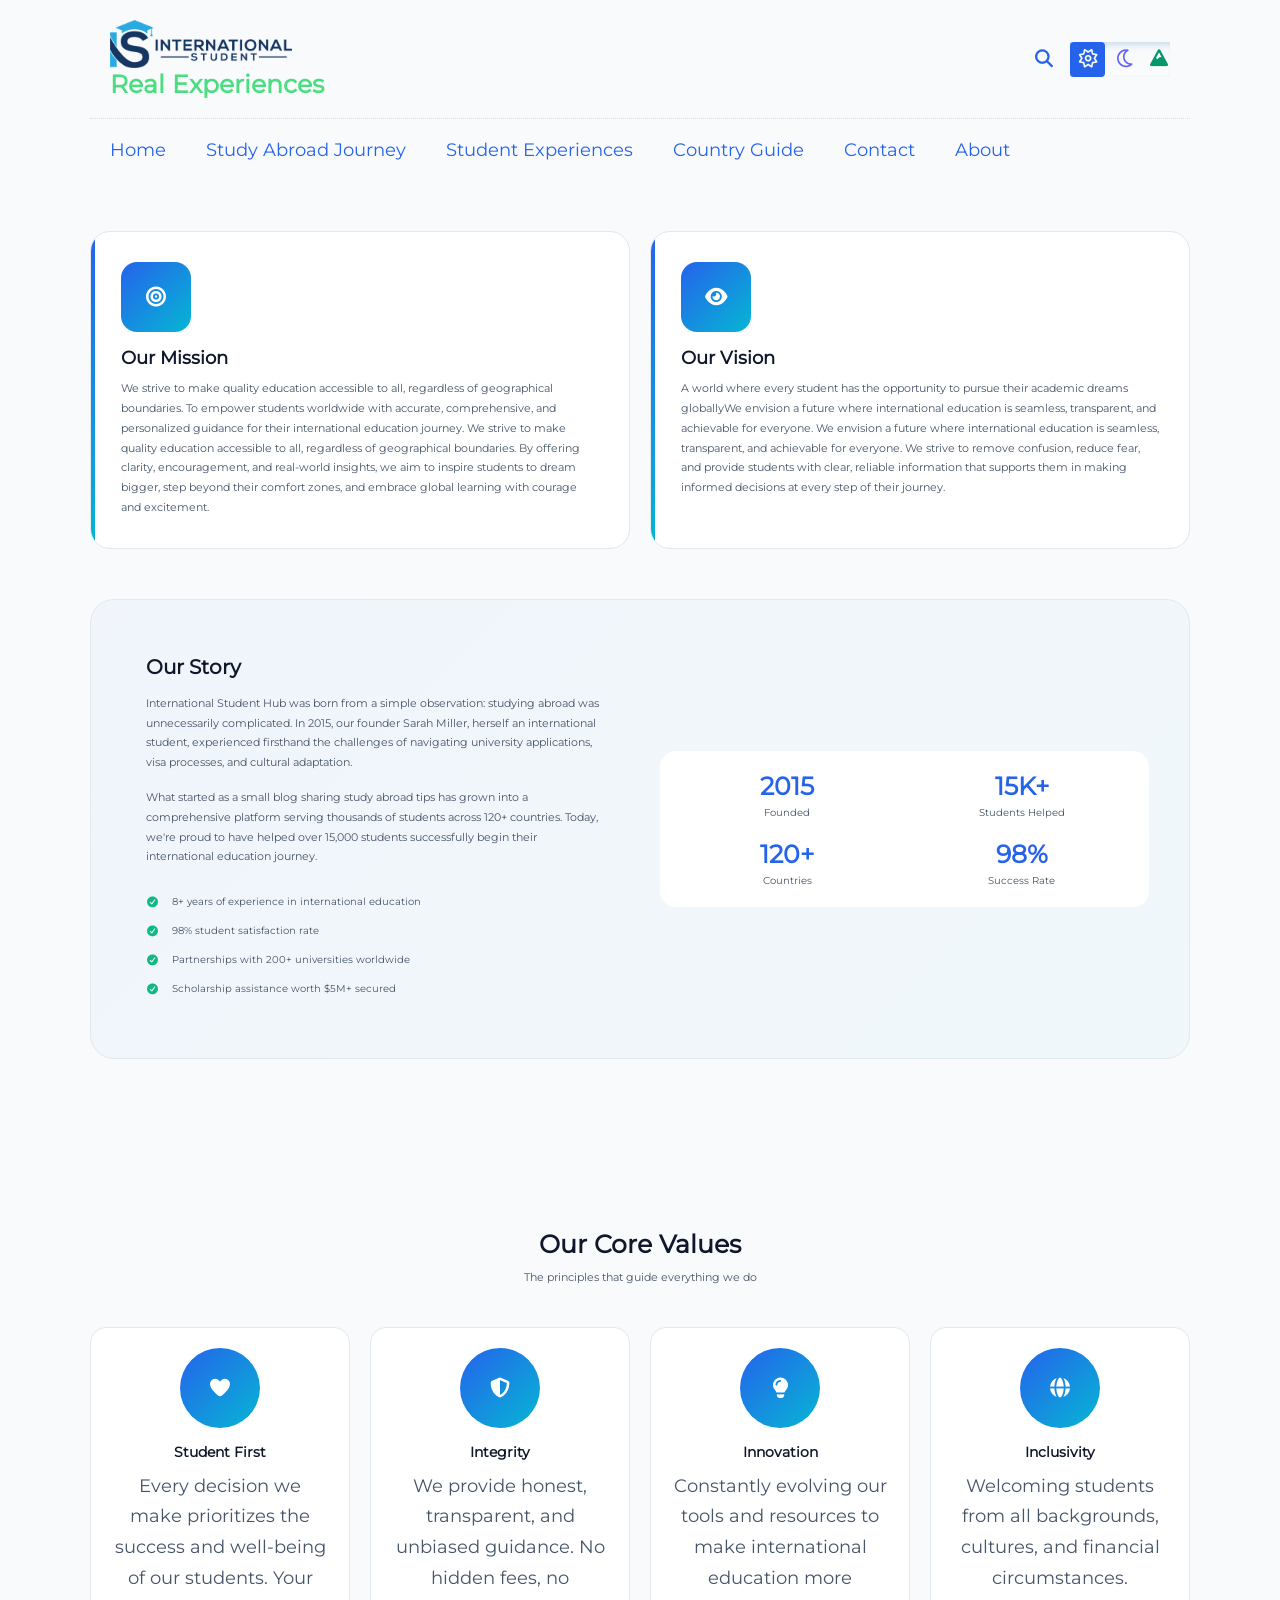
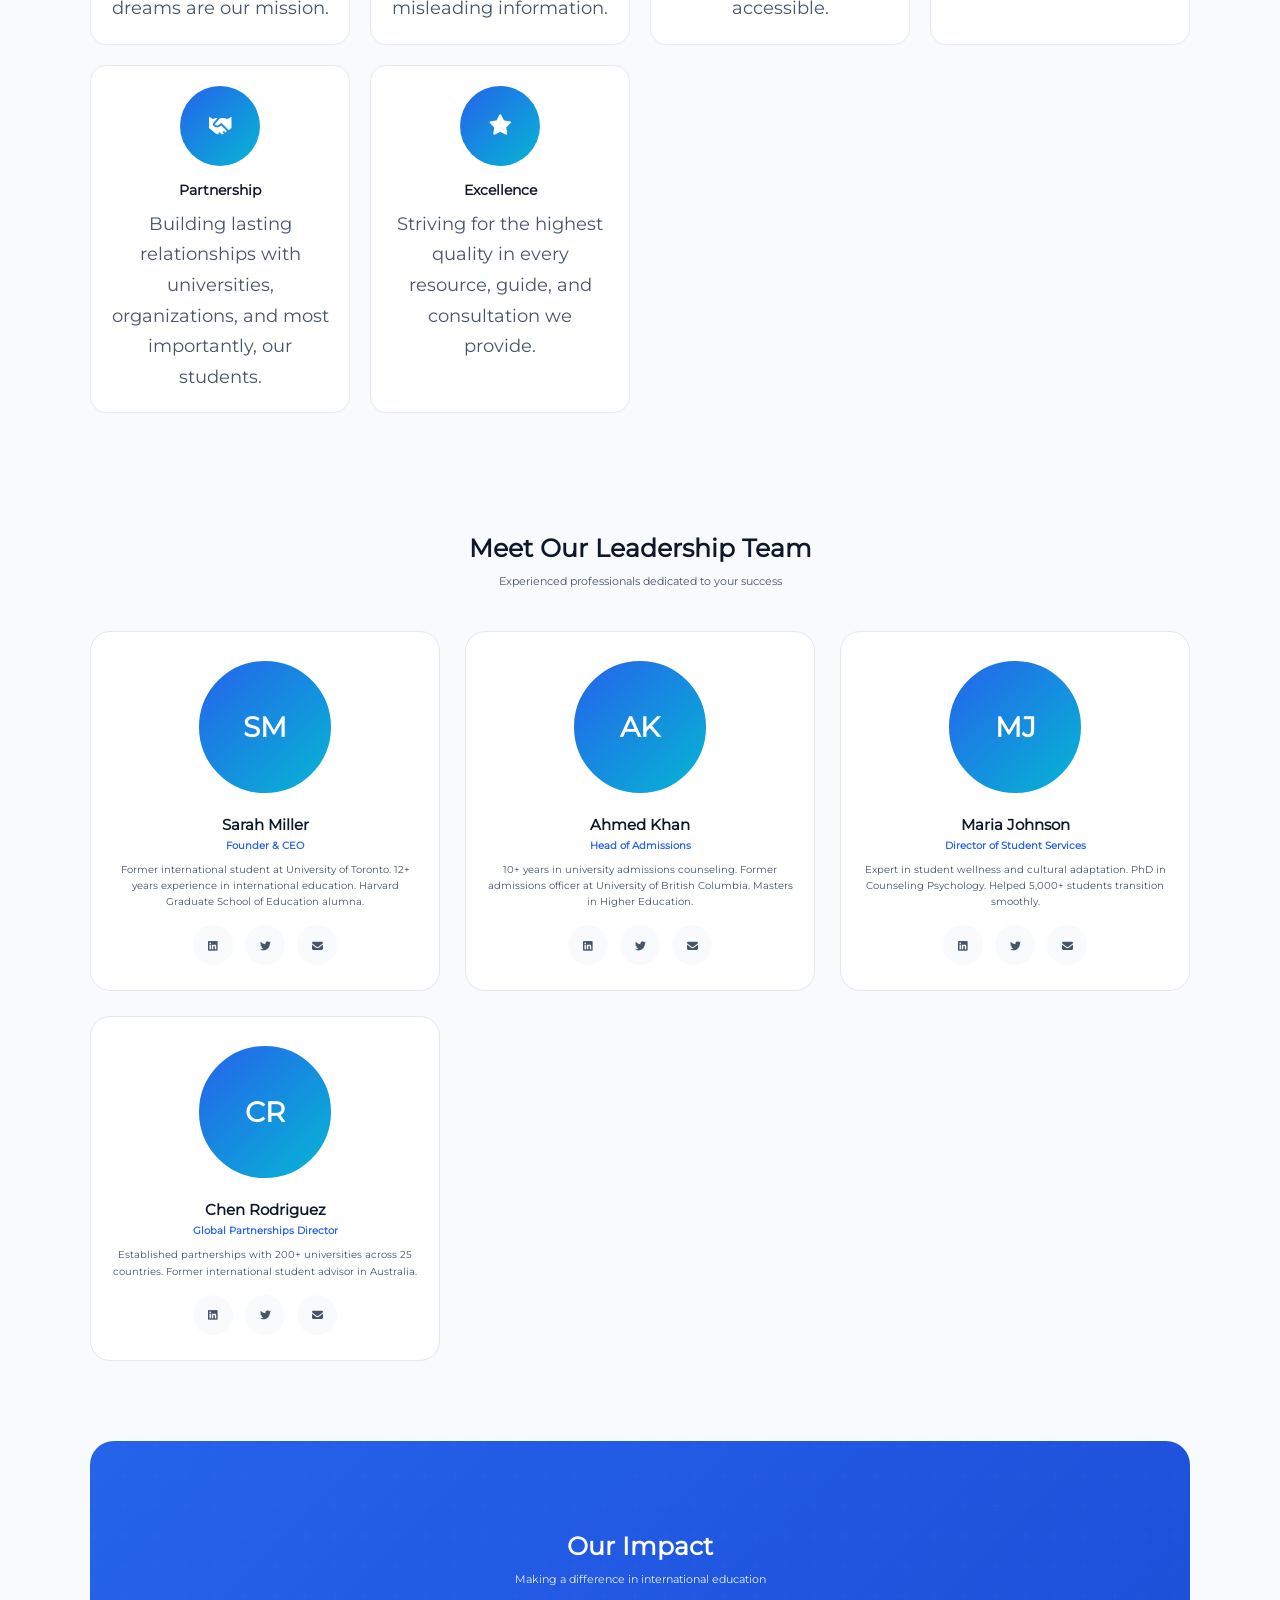
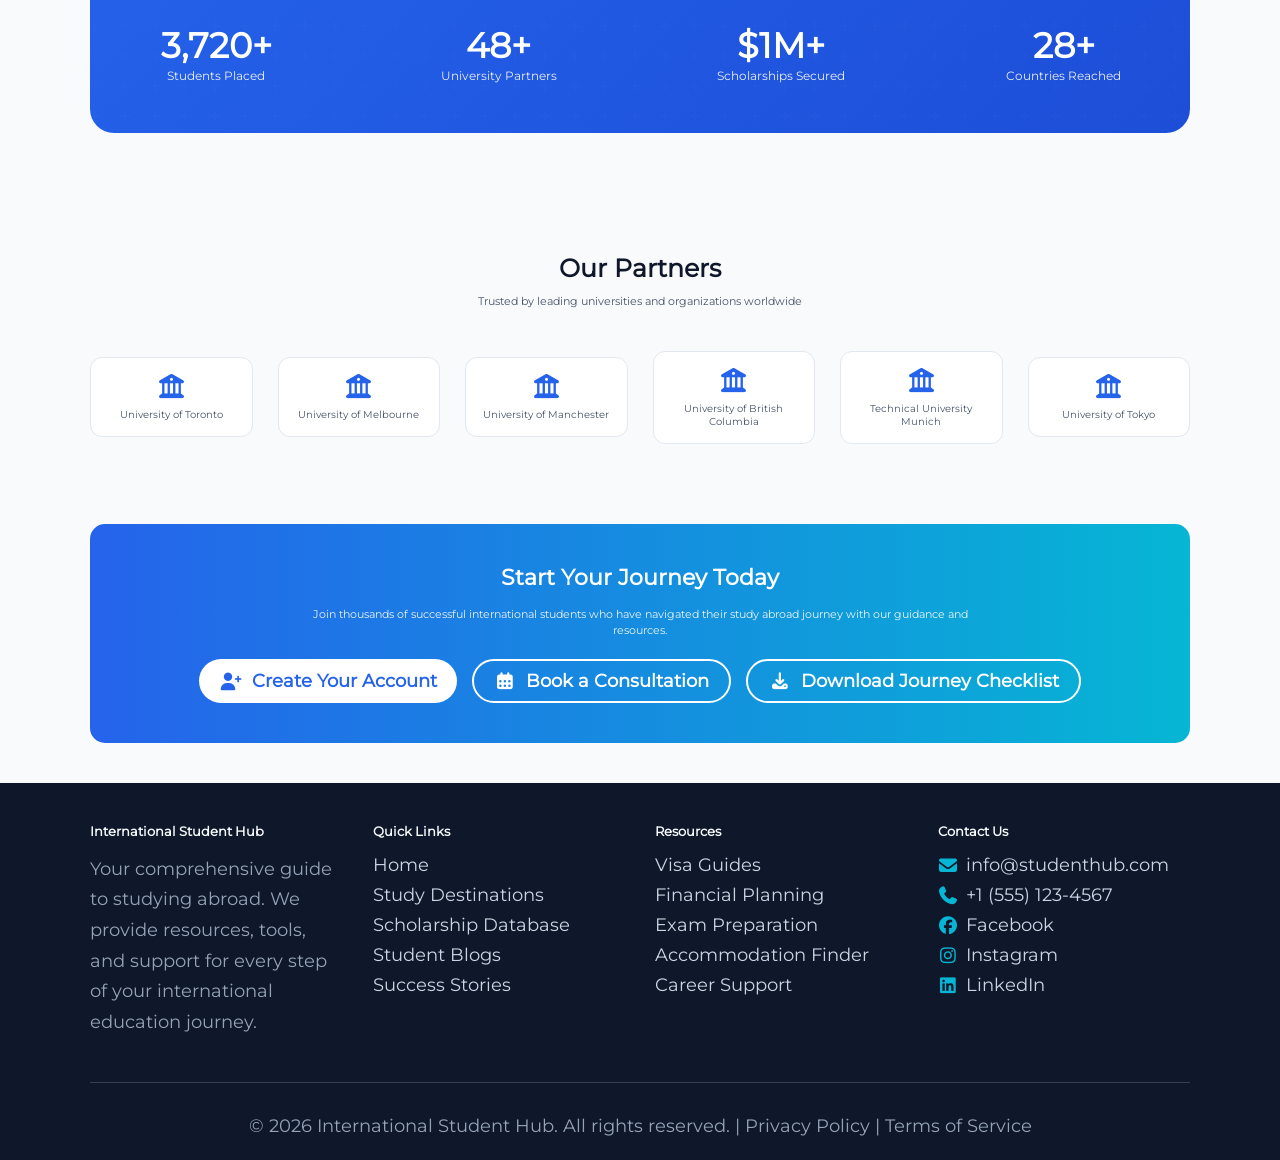
==== commit ca96e77c: "Update about.html" ====
--- a/about.html
+++ b/about.html
@@ -98,10 +98,15 @@
               </div>
               <h3>Our Mission</h3>
               <p>
-                To empower students worldwide with accurate, comprehensive, and
-                personalized guidance for their international education journey.
+            
                 We strive to make quality education accessible to all,
                 regardless of geographical boundaries.
+                
+                To empower students worldwide with accurate, 
+                comprehensive, and personalized guidance for their international education journey.
+                We strive to make quality education accessible to all, regardless of geographical boundaries.
+                By offering clarity, encouragement, and real-world insights, we aim to inspire students to dream bigger, step beyond their comfort zones,
+                and embrace global learning with courage and excitement.
               </p>
             </div>
 
@@ -111,10 +116,11 @@
               </div>
               <h3>Our Vision</h3>
               <p>
-                A world where every student has the opportunity to pursue their
-                academic dreams globally. We envision a future where
+               A world where every student has the opportunity to pursue their academic dreams globallyWe envision a future where
                 international education is seamless, transparent, and achievable
-                for everyone.
+                for everyone. 
+                We envision a future where international education is seamless, transparent, and achievable for everyone.
+                We strive to remove confusion, reduce fear, and provide students with clear, reliable information that supports them in making informed decisions at every step of their journey.
               </p>
             </div>
           </div>
--- a/assets/css/style.css
+++ b/assets/css/style.css
@@ -1,14 +1,26 @@
+@font-face {
+  font-family: Montserrat;
+  src: url("../webfonts/Montserrat-Regular.ttf") format("truetype");
+  font-display: swap;
+}
 * {
   margin: 0;
   padding: 0;
   box-sizing: border-box;
+  transition:
+    background-color 0.3s ease,
+    color 0.3s ease,
+    border-color 0.3s ease,
+    box-shadow 0.3s ease;
 }
 html {
   font-size: 62.5%;
+  font-family: "Montserrat", Times, serif;
 }
 body {
   background-color: var(--background);
   color: var(--text-primary);
+  font-family: "Montserrat", Times, serif;
   position: relative;
   overflow-x: hidden;
 }
@@ -23,7 +35,7 @@
   list-style: none;
   margin: 0;
   padding: 0;
-  font-family: "Roboto", sans-serif;
+  font-family: "Montserrat", Times, serif;
 }
 h1,
 h2,
@@ -31,7 +43,8 @@
 h4,
 h5,
 h6 {
-  font-optical-sizing: auto;
+  font-family: "Montserrat", Times, serif;
+  list-style: none;
 }
 a {
   text-decoration: none;
@@ -50,6 +63,9 @@
 }
 
 
+/* ================================
+   BASE VARIABLES (Default Theme)
+   ================================ */
 
 :root {
   --primary: #2563eb;
@@ -61,13 +77,16 @@
   --border-color: #e2e8f0;
   --accent: #38bdf8;
   --gutter-x: 2rem;
+  --success: #10b981;
+  --warning: #f59e0b;
+  --error: #ef4444;
 }
 
 /* ================================
    DARK THEME
    ================================ */
 
-body.dark-theme {
+[data-theme="dark"] {
   --primary: #6366f1;
   --secondary: #22d3ee;
   --background: #020617;
@@ -77,9 +96,11 @@
   --border-color: #1e293b;
   --accent: #67e8f9;
 }
-
-
-body.calm-theme {
+/* ================================
+   CALM GLOBAL THEME
+   ================================ */
+
+[data-theme="calm"] {
   --primary: #059669;
   --secondary: #facc15;
   --background: #ecfeff;
@@ -89,6 +110,8 @@
   --border-color: #a7f3d0;
   --accent: #2dd4bf;
 }
+
+
 .d-none {
   display: none;
 }
@@ -2527,7 +2550,766 @@
 }
 
 /* Country Guide Page */
-
+/* Contact Page */
+
+/* Contact Section */
+.contact-section {
+  padding: 5rem 0;
+}
+
+.section-title {
+  text-align: center;
+  margin-bottom: 4rem;
+}
+
+.section-title h2 {
+  font-size: 2.5rem;
+  margin-bottom: 1rem;
+  color: var(--text-primary);
+  position: relative;
+  display: inline-block;
+}
+
+.section-title p {
+  color: var(--text-secondary);
+  max-width: 70rem;
+  margin: 0 auto;
+  font-size: 1.5rem;
+}
+
+/* Contact Grid */
+.contact-grid {
+  display: grid;
+  grid-template-columns: 1fr 1fr;
+  gap: 4rem;
+  margin-bottom: 5rem;
+}
+
+/* Contact Info */
+.contact-info {
+  display: flex;
+  flex-direction: column;
+  gap: 2rem;
+}
+
+.info-card {
+  background: var(--card-bg);
+  border-radius: 16px;
+  padding: 2rem;
+  box-shadow: var(--shadow-md);
+  border: 1px solid var(--border-color);
+  transition:
+    transform 0.3s,
+    box-shadow 0.3s;
+}
+
+.info-card:hover {
+  transform: translateY(-5px);
+  box-shadow: var(--shadow-lg);
+}
+
+.info-header {
+  display: flex;
+  align-items: center;
+  gap: 1rem;
+  margin-bottom: 1.5rem;
+}
+
+.info-icon {
+  width: 60px;
+  height: 60px;
+  background: linear-gradient(135deg, var(--primary), var(--secondary));
+  border-radius: 12px;
+  display: flex;
+  align-items: center;
+  justify-content: center;
+  color: white;
+  font-size: 1.5rem;
+}
+
+.info-header h3 {
+  font-size: 1.4rem;
+  color: var(--text-primary);
+}
+
+.info-content p {
+  color: var(--text-secondary);
+  margin-bottom: 1rem;
+  line-height: 1.6;
+}
+
+.info-details {
+  list-style: none;
+  margin-top: 1.5rem;
+}
+
+.info-details li {
+  padding: 0.8rem 0;
+  color: var(--text-secondary);
+  display: flex;
+  align-items: flex-start;
+  border-bottom: 1px solid var(--border-color);
+}
+
+.info-details li:last-child {
+  border-bottom: none;
+}
+.info-details li div {
+  font-size: 1.5rem;
+}
+
+.info-details i {
+  color: var(--primary);
+  margin-right: 12px;
+  margin-top: 4px;
+  flex-shrink: 0;
+}
+
+/* Contact Form */
+.contact-form-container {
+  background: var(--card-bg);
+  border-radius: 20px;
+  padding: 3rem;
+  box-shadow: var(--shadow-lg);
+  border: 1px solid var(--border-color);
+}
+
+.form-header {
+  margin-bottom: 2.5rem;
+}
+
+.form-header h3 {
+  font-size: 2rem;
+  color: var(--text-primary);
+  margin-bottom: 0.5rem;
+}
+
+.form-header p {
+  color: var(--text-secondary);
+  font-size: 1.5rem;
+}
+
+.form-group {
+  margin-bottom: 1.5rem;
+}
+
+.form-row {
+  display: grid;
+  grid-template-columns: 1fr 1fr;
+  gap: 1.5rem;
+}
+
+label {
+  display: block;
+  margin-bottom: 0.5rem;
+  color: var(--text-primary);
+  font-weight: 500;
+  font-size: 1.5rem;
+}
+
+.required {
+  color: var(--error);
+}
+
+.form-control {
+  width: 100%;
+  padding: 1rem;
+  border: 1px solid var(--border-color);
+  border-radius: 10px;
+  font-size: 1.5rem;
+  transition:
+    border-color 0.3s,
+    box-shadow 0.3s;
+  background: var(--background);
+}
+
+.form-control:focus {
+  outline: none;
+  border-color: var(--primary);
+  box-shadow: 0 0 0 3px rgba(37, 99, 235, 0.1);
+}
+
+textarea.form-control {
+  min-height: 150px;
+  resize: vertical;
+}
+
+.form-select {
+  appearance: none;
+  background-image: url("data:image/svg+xml,%3Csvg xmlns='http://www.w3.org/2000/svg' width='16' height='16' fill='%23475569' viewBox='0 0 16 16'%3E%3Cpath d='M7.247 11.14 2.451 5.658C1.885 5.013 2.345 4 3.204 4h9.592a1 1 0 0 1 .753 1.659l-4.796 5.48a1 1 0 0 1-1.506 0z'/%3E%3C/svg%3E");
+  background-repeat: no-repeat;
+  background-position: right 1rem center;
+  background-size: 16px;
+  padding-right: 3rem;
+}
+
+.submit-btn {
+  width: 100%;
+  padding: 1rem;
+  background: linear-gradient(135deg, var(--primary), var(--secondary));
+  color: white;
+  border: none;
+  border-radius: 10px;
+  font-size: 1.5rem;
+  font-weight: 600;
+  cursor: pointer;
+  transition: all 0.3s;
+  display: flex;
+  align-items: center;
+  justify-content: center;
+  gap: 10px;
+  margin-top: 1rem;
+}
+
+.submit-btn:hover {
+  transform: translateY(-2px);
+  box-shadow: 0 8px 20px rgba(37, 99, 235, 0.3);
+}
+
+.submit-btn:disabled {
+  opacity: 0.7;
+  cursor: not-allowed;
+  transform: none;
+}
+
+/* FAQ Section */
+.faq-section {
+  background: linear-gradient(
+    135deg,
+    rgba(37, 99, 235, 0.03) 0%,
+    rgba(6, 182, 212, 0.03) 100%
+  );
+  border-radius: 24px;
+  padding: 4rem;
+  margin: 4rem 0;
+  border: 1px solid var(--border-color);
+}
+
+.faq-grid {
+  display: grid;
+  grid-template-columns: repeat(auto-fit, minmax(300px, 1fr));
+  gap: 1.5rem;
+  margin-top: 2rem;
+}
+
+.faq-item {
+  background: var(--card-bg);
+  border-radius: 12px;
+  padding: 1.5rem;
+  box-shadow: var(--shadow-sm);
+  border: 1px solid var(--border-color);
+  transition: transform 0.3s;
+  cursor: pointer;
+}
+
+.faq-item:hover {
+  transform: translateY(-3px);
+  box-shadow: var(--shadow-md);
+}
+
+.faq-question {
+  display: flex;
+  justify-content: space-between;
+  align-items: center;
+  margin-bottom: 1rem;
+}
+
+.faq-question h4 {
+  font-size: 1.5rem;
+  color: var(--text-primary);
+  margin: 0;
+}
+
+.faq-icon {
+  color: var(--primary);
+  transition: transform 0.3s;
+}
+
+.faq-answer {
+  color: var(--text-secondary);
+  line-height: 1.6;
+  max-height: 0;
+  overflow: hidden;
+  transition: max-height 0.3s ease;
+}
+
+.faq-item.active .faq-answer {
+  max-height: 200px;
+}
+
+.faq-item.active .faq-icon {
+  transform: rotate(45deg);
+}
+
+/* Team Section */
+.team-section {
+  padding: 4rem 0;
+}
+
+.team-grid {
+  display: grid;
+  grid-template-columns: repeat(auto-fit, minmax(250px, 1fr));
+  gap: 2rem;
+  margin-top: 3rem;
+}
+
+.team-member {
+  text-align: center;
+  background: var(--card-bg);
+  border-radius: 16px;
+  padding: 2rem;
+  box-shadow: var(--shadow-md);
+  border: 1px solid var(--border-color);
+  transition: transform 0.3s;
+}
+
+.team-member:hover {
+  transform: translateY(-8px);
+}
+
+.member-avatar {
+  width: 120px;
+  height: 120px;
+  border-radius: 50%;
+  background: linear-gradient(135deg, var(--primary), var(--secondary));
+  margin: 0 auto 1.5rem;
+  display: flex;
+  align-items: center;
+  justify-content: center;
+  color: white;
+  font-size: 2.5rem;
+  font-weight: bold;
+}
+
+.team-member h4 {
+  font-size: 1.3rem;
+  color: var(--text-primary);
+  margin-bottom: 0.5rem;
+}
+
+.team-member p {
+  color: var(--text-secondary);
+  margin-bottom: 1rem;
+}
+
+.member-social {
+  display: flex;
+  justify-content: center;
+  gap: 1rem;
+  margin-top: 1.5rem;
+}
+
+.member-social a {
+  width: 40px;
+  height: 40px;
+  border-radius: 50%;
+  background: var(--background);
+  color: var(--text-secondary);
+  display: flex;
+  align-items: center;
+  justify-content: center;
+  text-decoration: none;
+  transition: all 0.3s;
+}
+
+.member-social a:hover {
+  background: var(--primary);
+  color: white;
+  transform: translateY(-3px);
+}
+/* Contact Page */
+/* About Page */
+
+/* About Section */
+.about-section {
+  padding: 5rem 0;
+}
+
+.section-title {
+  text-align: center;
+  margin-bottom: 4rem;
+}
+
+.section-title h2 {
+  font-size: 2.5rem;
+  margin-bottom: 1rem;
+  color: var(--text-primary);
+  position: relative;
+  display: inline-block;
+}
+
+.section-title p {
+  color: var(--text-secondary);
+  max-width: 700px;
+  margin: 0 auto;
+  font-size: 1.1rem;
+}
+
+/* Mission Vision */
+.mission-vision {
+  display: grid;
+  grid-template-columns: repeat(2, 1fr);
+  gap: 2rem;
+  margin-bottom: 5rem;
+}
+
+.mv-card {
+  background: var(--card-bg);
+  border-radius: 20px;
+  padding: 3rem;
+  box-shadow: var(--shadow-md);
+  border: 1px solid var(--border-color);
+  transition: all 0.3s ease;
+  position: relative;
+  overflow: hidden;
+}
+
+.mv-card:hover {
+  transform: translateY(-10px);
+  box-shadow: var(--shadow-lg);
+}
+
+.mv-card::before {
+  content: "";
+  position: absolute;
+  top: 0;
+  left: 0;
+  width: 4px;
+  height: 100%;
+  background: linear-gradient(to bottom, var(--primary), var(--secondary));
+}
+
+.mv-icon {
+  width: 70px;
+  height: 70px;
+  background: linear-gradient(135deg, var(--primary), var(--secondary));
+  border-radius: 16px;
+  display: flex;
+  align-items: center;
+  justify-content: center;
+  margin-bottom: 1.5rem;
+  color: white;
+  font-size: 2rem;
+}
+
+.mv-card h3 {
+  font-size: 1.8rem;
+  margin-bottom: 1rem;
+  color: var(--text-primary);
+}
+
+.mv-card p {
+  color: var(--text-secondary);
+  line-height: 1.8;
+  font-size: 1.1rem;
+}
+
+/* Story Section */
+.story-section {
+  background: linear-gradient(
+    135deg,
+    rgba(37, 99, 235, 0.03) 0%,
+    rgba(6, 182, 212, 0.03) 100%
+  );
+  border-radius: 24px;
+  padding: 4rem;
+  margin: 4rem 0;
+  border: 1px solid var(--border-color);
+}
+
+.story-grid {
+  display: grid;
+  grid-template-columns: 1fr 1fr;
+  gap: 4rem;
+  align-items: center;
+}
+
+.story-content h3 {
+  font-size: 2rem;
+  margin-bottom: 1.5rem;
+  color: var(--text-primary);
+}
+
+.story-content p {
+  color: var(--text-secondary);
+  margin-bottom: 1.5rem;
+  line-height: 1.8;
+  font-size: 1.1rem;
+}
+
+.story-highlights {
+  list-style: none;
+  margin-top: 2rem;
+}
+
+.story-highlights li {
+  padding: 0.8rem 0;
+  color: var(--text-secondary);
+  display: flex;
+  align-items: center;
+}
+
+.story-highlights li i {
+  color: var(--success);
+  margin-right: 12px;
+  font-size: 1.1rem;
+}
+
+.story-stats {
+  display: grid;
+  grid-template-columns: repeat(2, 1fr);
+  gap: 2rem;
+  background: var(--card-bg);
+  padding: 2rem;
+  border-radius: 16px;
+  box-shadow: var(--shadow-md);
+}
+
+.story-stat-item {
+  text-align: center;
+}
+
+.story-stat-number {
+  font-size: 2.5rem;
+  font-weight: 800;
+  color: var(--primary);
+  margin-bottom: 0.5rem;
+}
+
+.story-stat-label {
+  color: var(--text-secondary);
+  font-size: 1rem;
+}
+
+/* Values Section */
+.values-section {
+  padding: 4rem 0;
+}
+
+.values-grid {
+  display: grid;
+  grid-template-columns: repeat(auto-fit, minmax(250px, 1fr));
+  gap: 2rem;
+  margin-top: 3rem;
+}
+
+.value-card {
+  background: var(--card-bg);
+  border-radius: 16px;
+  padding: 2rem;
+  box-shadow: var(--shadow-md);
+  border: 1px solid var(--border-color);
+  transition: all 0.3s ease;
+  text-align: center;
+}
+
+.value-card:hover {
+  transform: translateY(-8px);
+  box-shadow: var(--shadow-lg);
+  border-color: var(--primary);
+}
+
+.value-icon {
+  width: 80px;
+  height: 80px;
+  background: linear-gradient(135deg, var(--primary), var(--secondary));
+  border-radius: 50%;
+  display: flex;
+  align-items: center;
+  justify-content: center;
+  margin: 0 auto 1.5rem;
+  color: white;
+  font-size: 2rem;
+}
+
+.value-card h4 {
+  font-size: 1.4rem;
+  margin-bottom: 1rem;
+  color: var(--text-primary);
+}
+
+.value-card p {
+  color: var(--text-secondary);
+  line-height: 1.7;
+}
+
+/* Team Section */
+.team-section {
+  padding: 4rem 0;
+  background: var(--background);
+}
+
+.team-grid {
+  display: grid;
+  grid-template-columns: repeat(auto-fit, minmax(280px, 1fr));
+  gap: 2.5rem;
+  margin-top: 3rem;
+}
+
+.team-card {
+  background: var(--card-bg);
+  border-radius: 20px;
+  padding: 2.5rem 2rem;
+  box-shadow: var(--shadow-md);
+  border: 1px solid var(--border-color);
+  transition: all 0.3s ease;
+  text-align: center;
+}
+
+.team-card:hover {
+  transform: translateY(-10px);
+  box-shadow: var(--shadow-lg);
+}
+
+.member-avatar {
+  width: 140px;
+  height: 140px;
+  border-radius: 50%;
+  background: linear-gradient(135deg, var(--primary), var(--secondary));
+  margin: 0 auto 1.8rem;
+  display: flex;
+  align-items: center;
+  justify-content: center;
+  color: white;
+  font-size: 2.8rem;
+  font-weight: 600;
+  border: 4px solid white;
+  box-shadow: var(--shadow-md);
+}
+
+.team-card h4 {
+  font-size: 1.5rem;
+  margin-bottom: 0.5rem;
+  color: var(--text-primary);
+}
+
+.member-role {
+  color: var(--primary);
+  font-weight: 600;
+  margin-bottom: 1rem;
+  font-size: 1rem;
+}
+
+.member-bio {
+  color: var(--text-secondary);
+  margin-bottom: 1.5rem;
+  line-height: 1.7;
+  font-size: 0.95rem;
+}
+
+.member-social {
+  display: flex;
+  justify-content: center;
+  gap: 1.2rem;
+  margin-top: 1.5rem;
+}
+
+.member-social a {
+  width: 40px;
+  height: 40px;
+  border-radius: 50%;
+  background: var(--background);
+  color: var(--text-secondary);
+  display: flex;
+  align-items: center;
+  justify-content: center;
+  text-decoration: none;
+  transition: all 0.3s;
+  font-size: 1.1rem;
+}
+
+.member-social a:hover {
+  background: var(--primary);
+  color: white;
+  transform: translateY(-3px);
+}
+
+/* Achievements */
+.achievements-section {
+  background: linear-gradient(135deg, var(--primary) 0%, #1d4ed8 100%);
+  color: white;
+  padding: 5rem 0;
+  border-radius: 24px;
+  margin: 4rem 0;
+  position: relative;
+  overflow: hidden;
+}
+
+.achievements-section::before {
+  content: "";
+  position: absolute;
+  top: 0;
+  left: 0;
+  right: 0;
+  bottom: 0;
+  background: url("data:image/svg+xml,%3Csvg width='60' height='60' viewBox='0 0 60 60' xmlns='http://www.w3.org/2000/svg'%3E%3Cg fill='none' fill-rule='evenodd'%3E%3Cg fill='%23ffffff' fill-opacity='0.1'%3E%3Cpath d='M36 34v-4h-2v4h-4v2h4v4h2v-4h4v-2h-4zm0-30V0h-2v4h-4v2h4v4h2V6h4V4h-4zM6 34v-4H4v4H0v2h4v4h2v-4h4v-2H6zM6 4V0H4v4H0v2h4v4h2V6h4V4H6z'/%3E%3C/g%3E%3C/g%3E%3C/svg%3E");
+  opacity: 0.1;
+}
+
+.achievements-grid {
+  display: grid;
+  grid-template-columns: repeat(4, 1fr);
+  gap: 3rem;
+  position: relative;
+  z-index: 2;
+}
+
+.achievement-item {
+  text-align: center;
+}
+
+.achievement-number {
+  font-size: 3.5rem;
+  font-weight: 800;
+  margin-bottom: 0.5rem;
+  line-height: 1;
+}
+
+.achievement-label {
+  font-size: 1.2rem;
+  opacity: 0.9;
+}
+
+/* Partners */
+.partners-section {
+  padding: 4rem 0;
+}
+
+.partners-grid {
+  display: grid;
+  grid-template-columns: repeat(auto-fit, minmax(150px, 1fr));
+  gap: 2.5rem;
+  margin-top: 3rem;
+  align-items: center;
+}
+
+.partner-item {
+  background: var(--card-bg);
+  padding: 1.5rem;
+  border-radius: 12px;
+  border: 1px solid var(--border-color);
+  text-align: center;
+  transition: all 0.3s ease;
+}
+
+.partner-item:hover {
+  transform: translateY(-5px);
+  box-shadow: var(--shadow-md);
+  border-color: var(--primary);
+}
+
+.partner-item i {
+  font-size: 2.5rem;
+  color: var(--primary);
+  margin-bottom: 1rem;
+}
+
+.partner-item span {
+  display: block;
+  color: var(--text-secondary);
+  font-weight: 500;
+}
+/* About Page */
 @media (min-width: 576px) {
   .container {
     max-width: 540px;
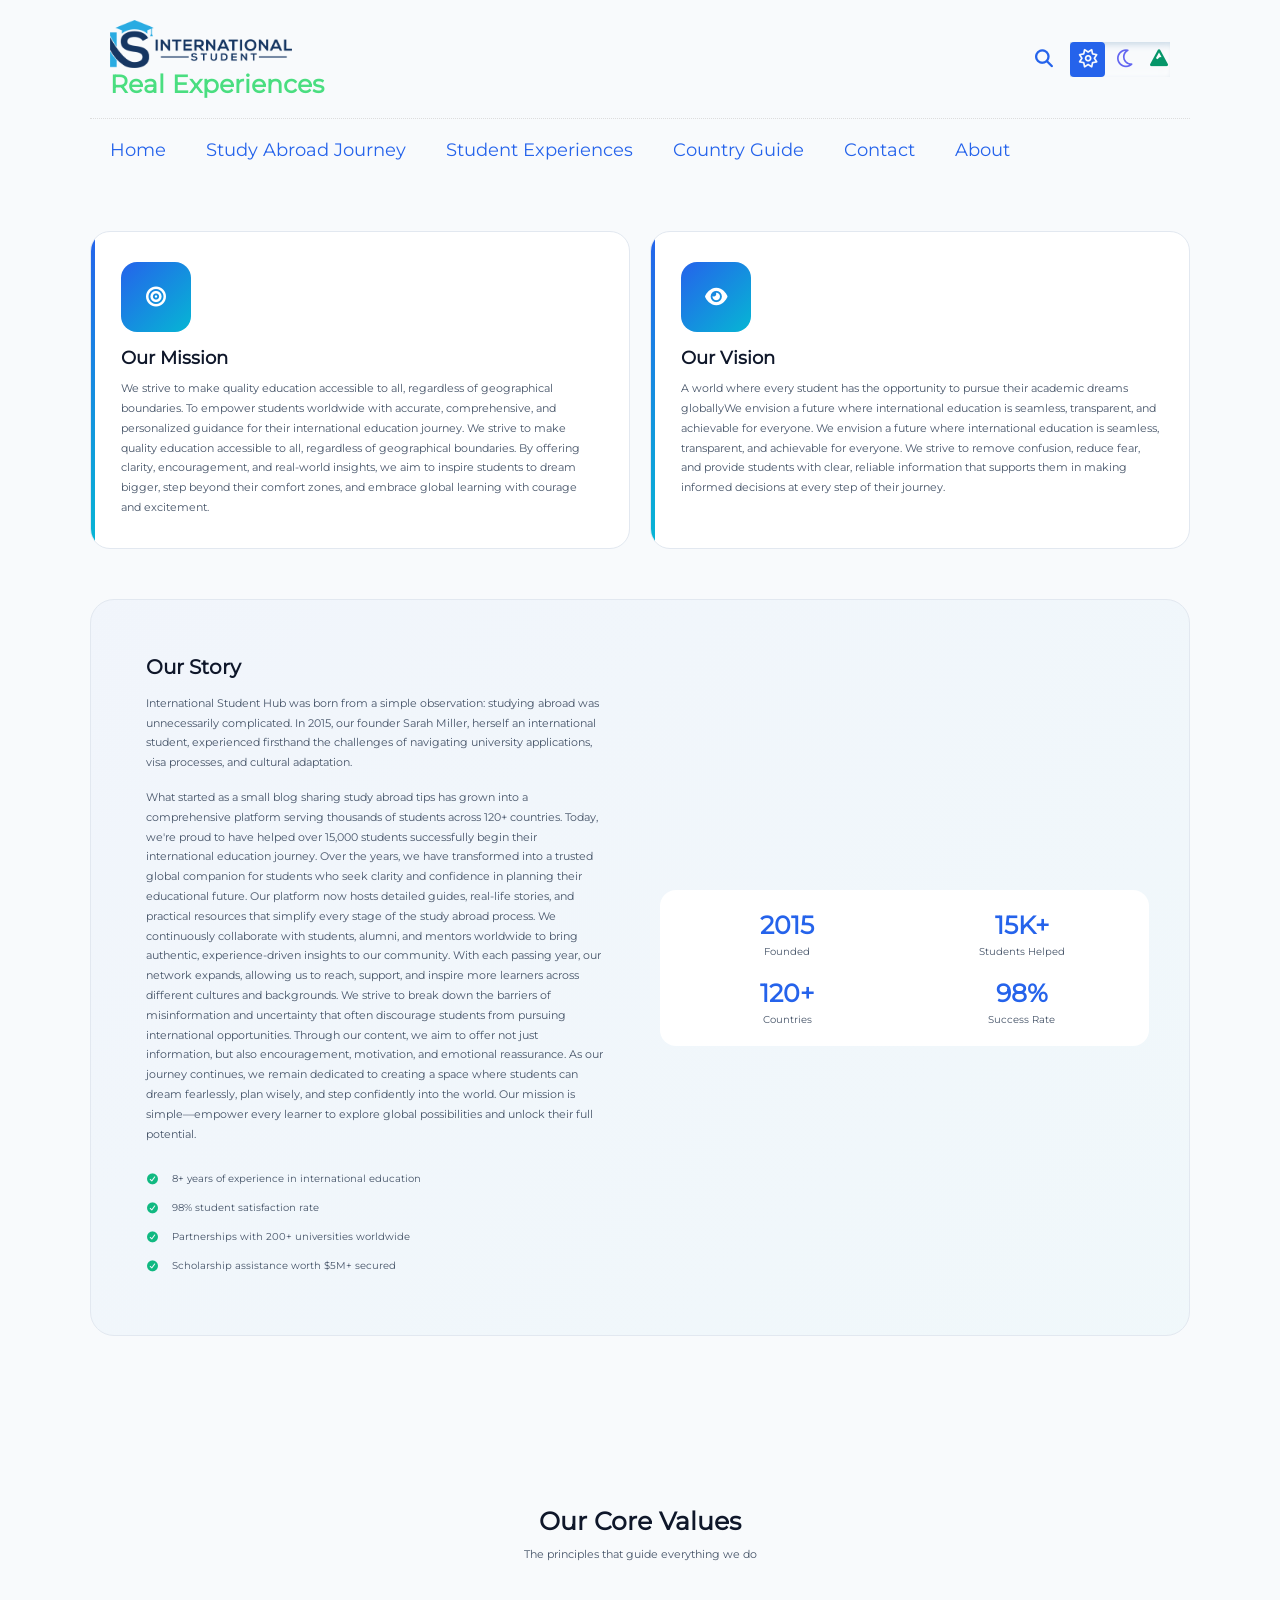
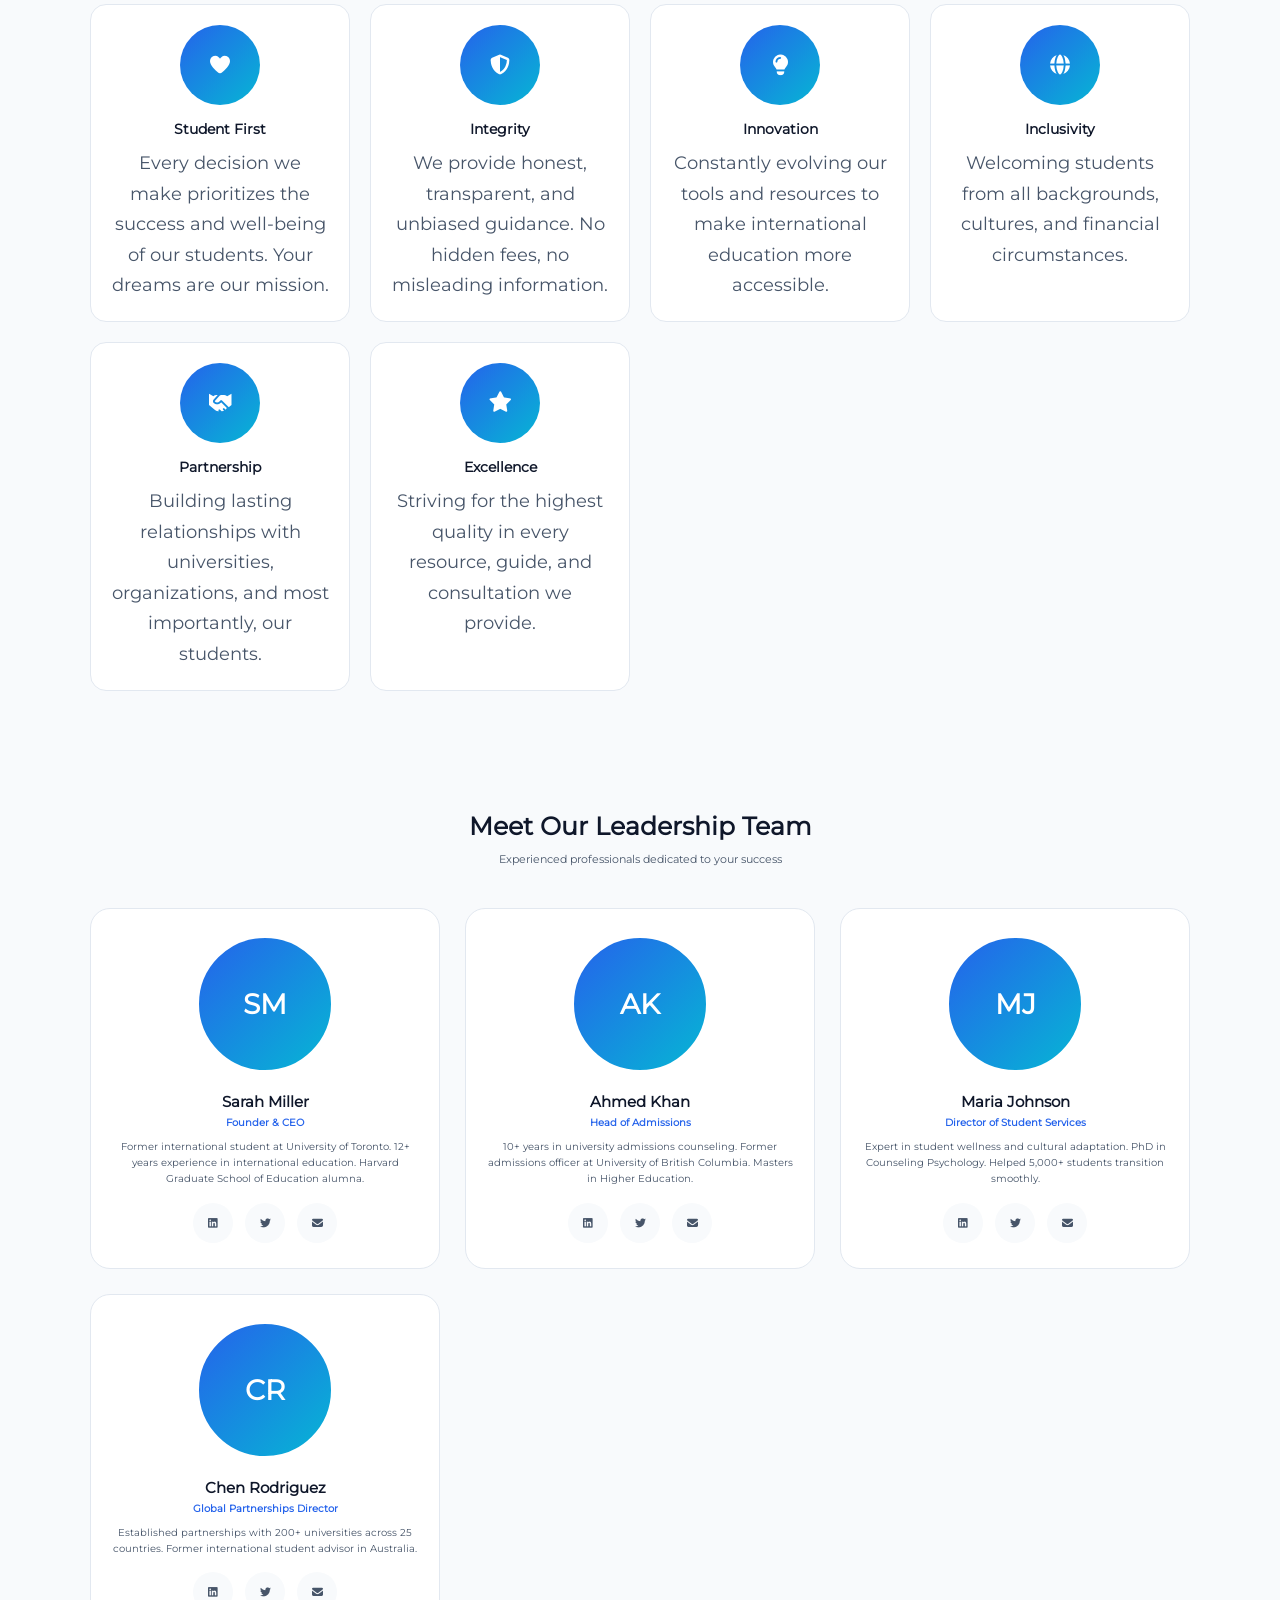
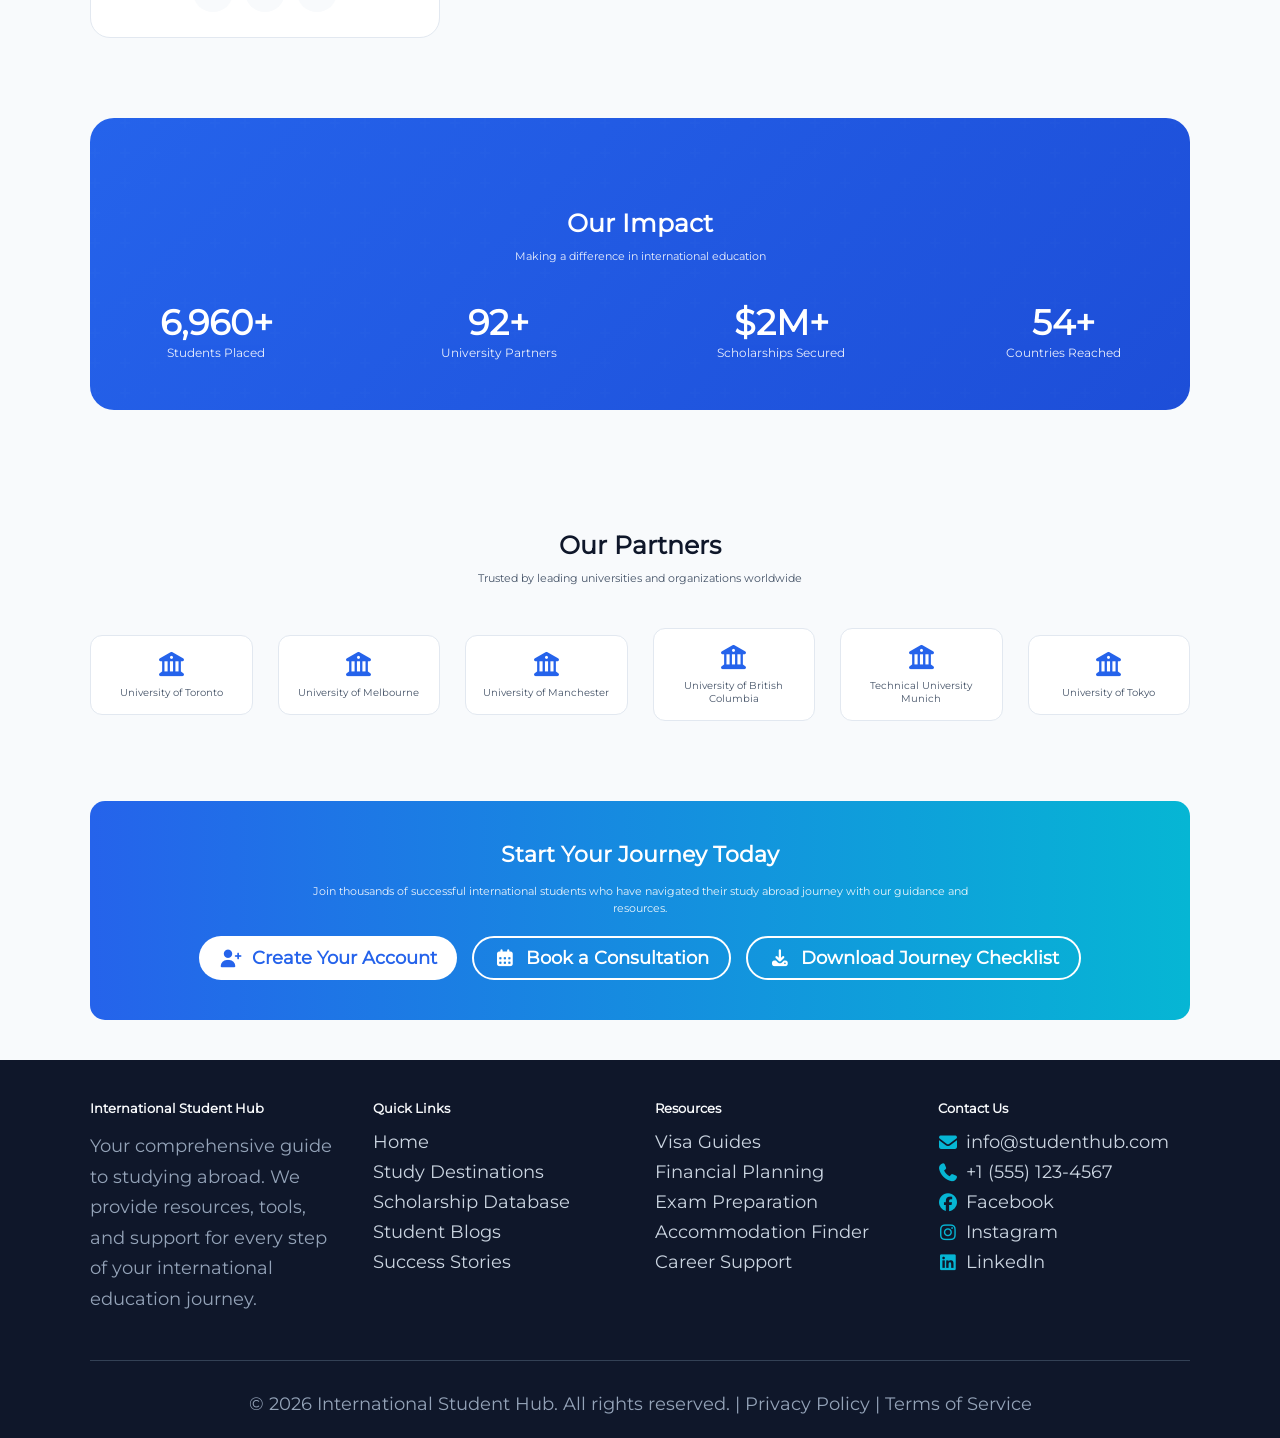
==== commit 935f22ae: "some changes in about section mission and vision" ====
--- a/about.html
+++ b/about.html
@@ -28,14 +28,12 @@
                   <li class="menu-bars">
                     <a href="#" id="open-close--menu"
                       ><i class="fa-solid fa-bars-staggered"></i
-                      ><span class="d-none">Bars</span></a
-                    >
+                      ><span class="d-none">Bars</span></a>
                   </li>
                   <li>
                     <a href="#"
                       ><i class="fa-solid fa-magnifying-glass"></i
-                      ><span class="d-none">Search</span></a
-                    >
+                      ><span class="d-none">Search</span></a>
                   </li>
                   <li>
                     <ul class="all-site--modes">
@@ -50,9 +48,7 @@
                         ></a>
                       </li>
                       <li>
-                        <a title="calm mode" href="#" data-theme="calm"
-                          ><i class="fa-solid fa-mountain"></i
-                        ></a>
+                        <a title="calm mode" href="#" data-theme="calm"><i class="fa-solid fa-mountain"></i></a>
                       </li>
                     </ul>
                   </li>
@@ -66,8 +62,7 @@
             <div class="close-icon">
               <a href="#" id="close-menu--bars"
                 ><i class="fas fa-times"></i
-                ><span class="d-none">Close</span></a
-              >
+                ><span class="d-none">Close</span></a>
             </div>
             <nav class="navbar">
               <ul>
@@ -87,6 +82,321 @@
         </div>
       </header>
 
+
+
+
+
+
+
+
+
+
+
+
+
+
+
+
+
+
+
+
+
+
+
+
+
+
+
+
+
+
+
+
+
+
+
+
+
+
+
+
+
+
+
+
+
+
+
+
+
+
+
+
+
+
+
+
+
+
+
+
+
+
+
+
+
+
+
+
+
+
+
+
+
+
+
+
+
+
+
+
+
+
+
+
+
+
+
+
+
+
+
+
+
+
+
+
+
+
+
+
+
+
+
+
+
+
+
+
+
+
+
+
+
+
+
+
+
+
+
+
+
+
+
+
+
+
+
+
+
+
+
+
+
+
+
+
+
+
+
+
+
+
+
+
+
+
+
+
+
+
+
+
+
+
+
+
+
+
+
+
+
+
+
+
+
+
+
+
+
+
+
+
+
+
+
+
+
+
+
+
+
+
+
+
+
+
+
+
+
+
+
+
+
+
+
+
+
+
+
+
+
+
+
+
+
+
+
+
+
+
+
+
+
+
+
+
+
+
+
+
+
+
+
+
+
+
+
+
+
+
+
+
+
+
+
+
+
+
+
+
+
+
+
+
+
+
+
+
+
+
+
+
+
+
+
+
+
+
+
+
+
+
+
+
+
+
+
+
+
+
+
+
+
+
+
+
+
+
+
+
+
+
+
+
+
+
+
+
+
+
+
+
+
+
+
+
+
+
+
+
+
+
+
+
+
+
+
+
+
+
+
+
+
+
+
+      
       <!-- About Section -->
       <section class="about-section">
         <div class="container">
@@ -125,6 +435,330 @@
             </div>
           </div>
 
+
+
+
+
+
+
+
+
+
+
+
+
+
+
+
+
+
+
+
+
+
+
+
+
+
+
+
+
+
+
+
+
+
+
+
+
+
+
+
+
+
+
+
+
+
+
+
+
+
+
+
+
+
+
+
+
+
+
+
+
+
+
+
+
+
+
+
+
+
+
+
+
+
+
+
+
+
+
+
+
+
+
+
+
+
+
+
+
+
+
+
+
+
+
+
+
+
+
+
+
+
+
+
+
+
+
+
+
+
+
+
+
+
+
+
+
+
+
+
+
+
+
+
+
+
+
+
+
+
+
+
+
+
+
+
+
+
+
+
+
+
+
+
+
+
+
+
+
+
+
+
+
+
+
+
+
+
+
+
+
+
+
+
+
+
+
+
+
+
+
+
+
+
+
+
+
+
+
+
+
+
+
+
+
+
+
+
+
+
+
+
+
+
+
+
+
+
+
+
+
+
+
+
+
+
+
+
+
+
+
+
+
+
+
+
+
+
+
+
+
+
+
+
+
+
+
+
+
+
+
+
+
+
+
+
+
+
+
+
+
+
+
+
+
+
+
+
+
+
+
+
+
+
+
+
+
+
+
+
+
+
+
+
+
+
+
+
+
+
+
+
+
+
+
+
+
+
+
+
+
+
+
+
+
+
+
+
+
+
+
+
+
+
+
+
+
+
+
+
+
+
+
+
+
+
+
+
+
+
+
+
+
+
+
+
+
+
+
+
+
+
+
+
+          
           <!-- Our Story -->
           <div class="story-section">
             <div class="story-grid">
@@ -137,13 +771,34 @@
                   experienced firsthand the challenges of navigating university
                   applications, visa processes, and cultural adaptation.
                 </p>
+
+
+
+
+
+
+
+
+
+
+
+
+
+
+                
                 <p>
-                  What started as a small blog sharing study abroad tips has
-                  grown into a comprehensive platform serving thousands of
-                  students across 120+ countries. Today, we're proud to have
-                  helped over 15,000 students successfully begin their
-                  international education journey.
+                  What started as a small blog sharing study abroad tips has grown into a comprehensive platform serving thousands of students across 120+ countries. 
+                  Today, we're proud to have helped over 15,000 students successfully begin their international education journey. 
+                  Over the years, we have transformed into a trusted global companion for students who seek clarity and confidence in planning their educational future. 
+                  Our platform now hosts detailed guides, real-life stories, and practical resources that simplify every stage of the study abroad process.
+                  We continuously collaborate with students, alumni, and mentors worldwide to bring authentic, experience-driven insights to our community. 
+                  With each passing year, our network expands, allowing us to reach, support, and inspire more learners across different cultures and backgrounds. 
+                  We strive to break down the barriers of misinformation and uncertainty that often discourage students from pursuing international opportunities. 
+                  Through our content, we aim to offer not just information, but also encouragement, motivation, and emotional reassurance. As our journey continues,
+                  we remain dedicated to creating a space where students can dream fearlessly, plan wisely, and step confidently into the world.
+                  Our mission is simple—empower every learner to explore global possibilities and unlock their full potential.
                 </p>
+                
                 <ul class="story-highlights">
                   <li>
                     <i class="fas fa-check-circle"></i> 8+ years of experience
@@ -186,6 +841,18 @@
         </div>
       </section>
 
+
+
+
+
+
+
+
+
+
+
+
+      
       <!-- Values Section -->
       <section class="values-section">
         <div class="container">
@@ -264,6 +931,66 @@
         </div>
       </section>
 
+
+
+
+
+
+
+
+
+
+
+
+
+
+
+
+
+
+
+
+
+
+
+
+
+
+
+
+
+
+
+
+
+
+
+
+
+
+
+
+
+
+
+
+
+
+
+
+
+
+
+
+
+
+
+
+
+
+
+
+      
       <!-- Team Section -->
       <section class="team-section">
         <div class="container">
@@ -370,6 +1097,91 @@
         </div>
       </section>
 
+
+
+
+
+
+
+
+
+
+
+
+
+
+
+
+
+
+
+
+
+
+
+
+
+
+
+
+
+
+
+
+
+
+
+
+
+
+
+
+
+
+
+
+
+
+
+
+
+
+
+
+
+
+
+
+
+
+
+
+
+
+
+
+
+
+
+
+
+
+
+
+
+
+
+
+
+
+
+
+
+
+
+
+
+      
       <!-- Partners -->
       <section class="partners-section">
         <div class="container">
@@ -383,10 +1195,22 @@
               <i class="fas fa-university"></i>
               <span>University of Toronto</span>
             </div>
+
+
+            
             <div class="partner-item">
               <i class="fas fa-university"></i>
               <span>University of Melbourne</span>
             </div>
+
+
+
+
+
+
+
+
+            
             <div class="partner-item">
               <i class="fas fa-university"></i>
               <span>University of Manchester</span>
@@ -407,6 +1231,52 @@
         </div>
       </section>
 
+
+
+
+
+
+
+
+
+
+
+
+
+
+
+
+
+
+
+
+
+
+
+
+
+
+
+
+
+
+
+
+
+
+
+
+
+
+
+
+
+
+
+
+
+
+      
       <!-- CTA Section -->
       <section class="container">
         <div class="cta-section">
@@ -430,6 +1300,46 @@
         </div>
       </section>
 
+
+
+
+
+
+
+
+
+
+
+
+
+
+
+
+
+
+
+
+
+
+
+
+
+
+
+
+
+
+
+
+
+
+
+
+
+
+
+
+      
       <!-- Footer -->
       <footer>
         <div class="container">
@@ -489,6 +1399,253 @@
             </div>
           </div>
 
+
+
+
+
+
+
+
+
+
+
+
+
+
+
+
+
+
+
+
+
+
+
+
+
+
+
+
+
+
+
+
+
+
+
+
+
+
+
+
+
+
+
+
+
+
+
+
+
+
+
+
+
+
+
+
+
+
+
+
+
+
+
+
+
+
+
+
+
+
+
+
+
+
+
+
+
+
+
+
+
+
+
+
+
+
+
+
+
+
+
+
+
+
+
+
+
+
+
+
+
+
+
+
+
+
+
+
+
+
+
+
+
+
+
+
+
+
+
+
+
+
+
+
+
+
+
+
+
+
+
+
+
+
+
+
+
+
+
+
+
+
+
+
+
+
+
+
+
+
+
+
+
+
+
+
+
+
+
+
+
+
+
+
+
+
+
+
+
+
+
+
+
+
+
+
+
+
+
+
+
+
+
+
+
+
+
+
+
+
+
+
+
+
+
+
+
+
+
+
+
+
+
+
+
+
+
+
+
+
+
+
+
+
+
+
+
+
+
+
+
+
+
+
+
+
+
+
+
+
+
+
+
+
+
+
+
+
+
+
+
+
+
+
+
+
+
+          
           <div class="copyright">
             <p>
               &copy; 2026 International Student Hub. All rights reserved. |
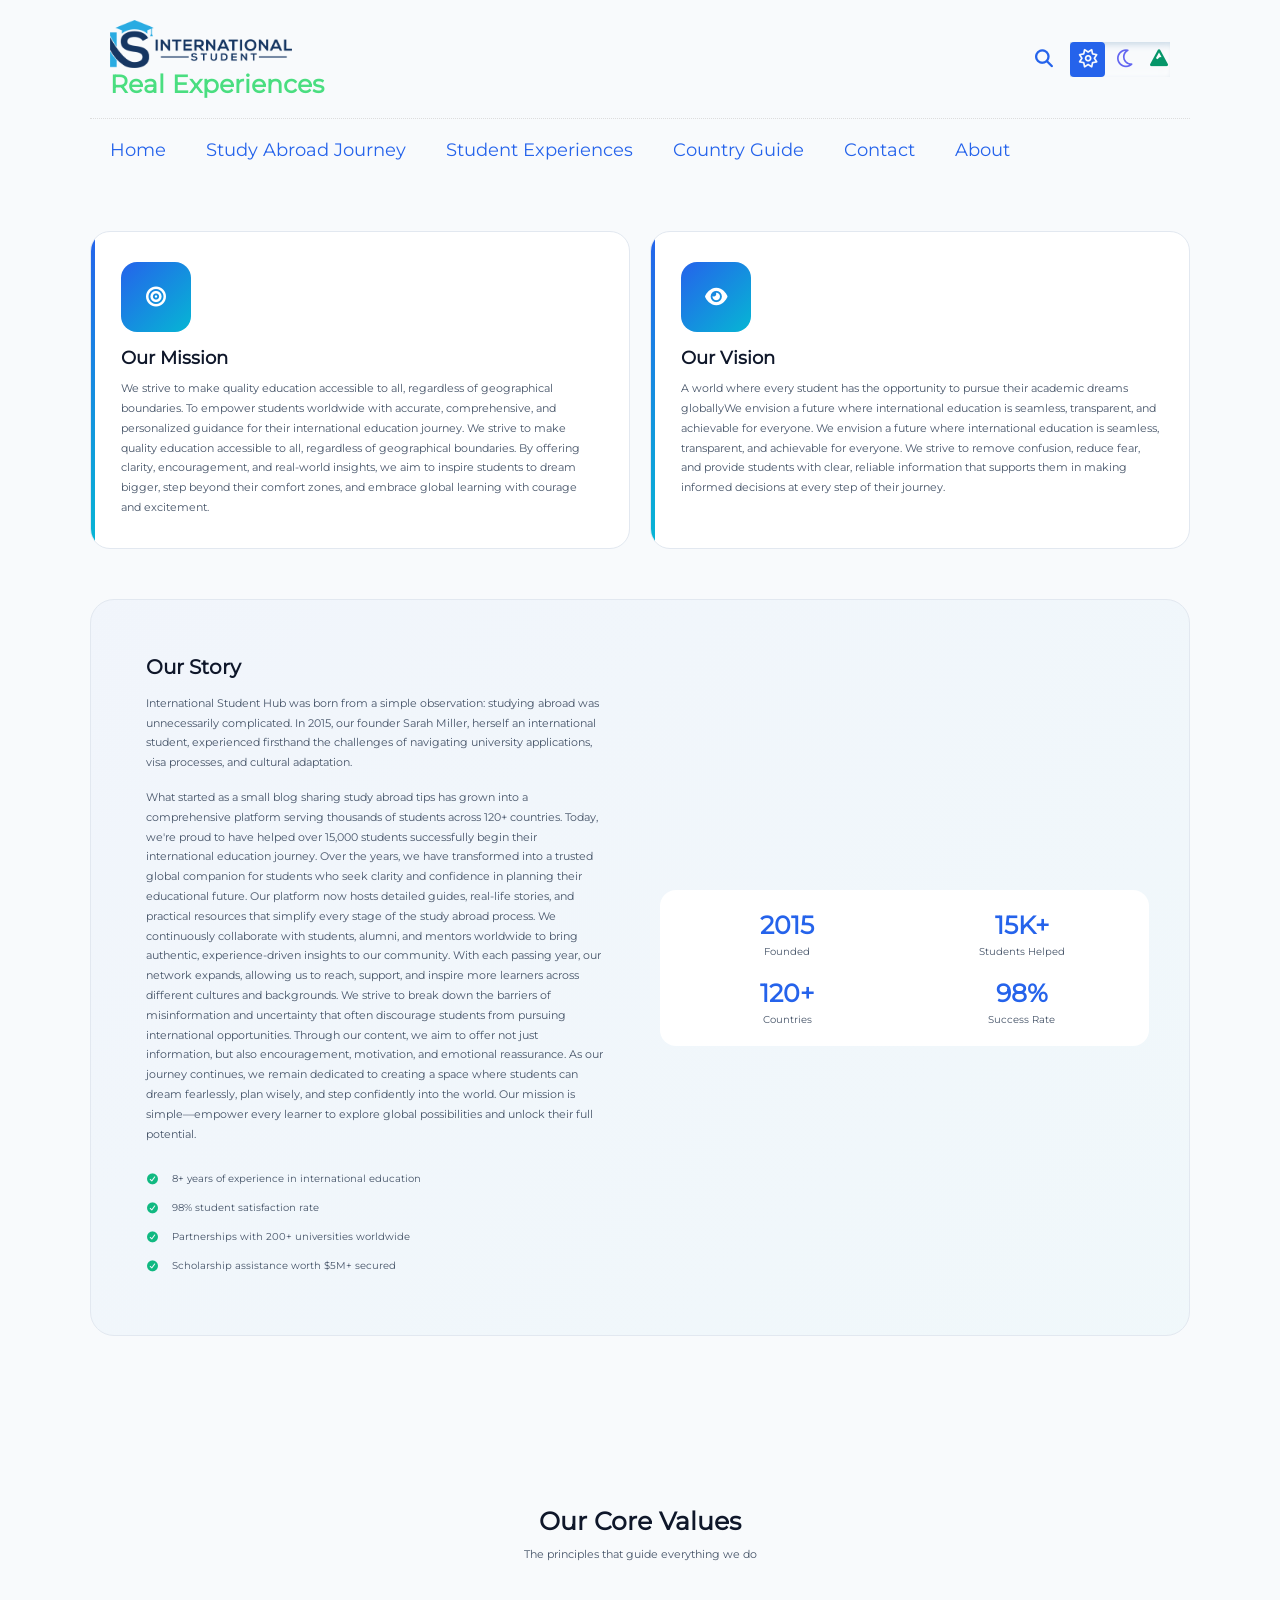
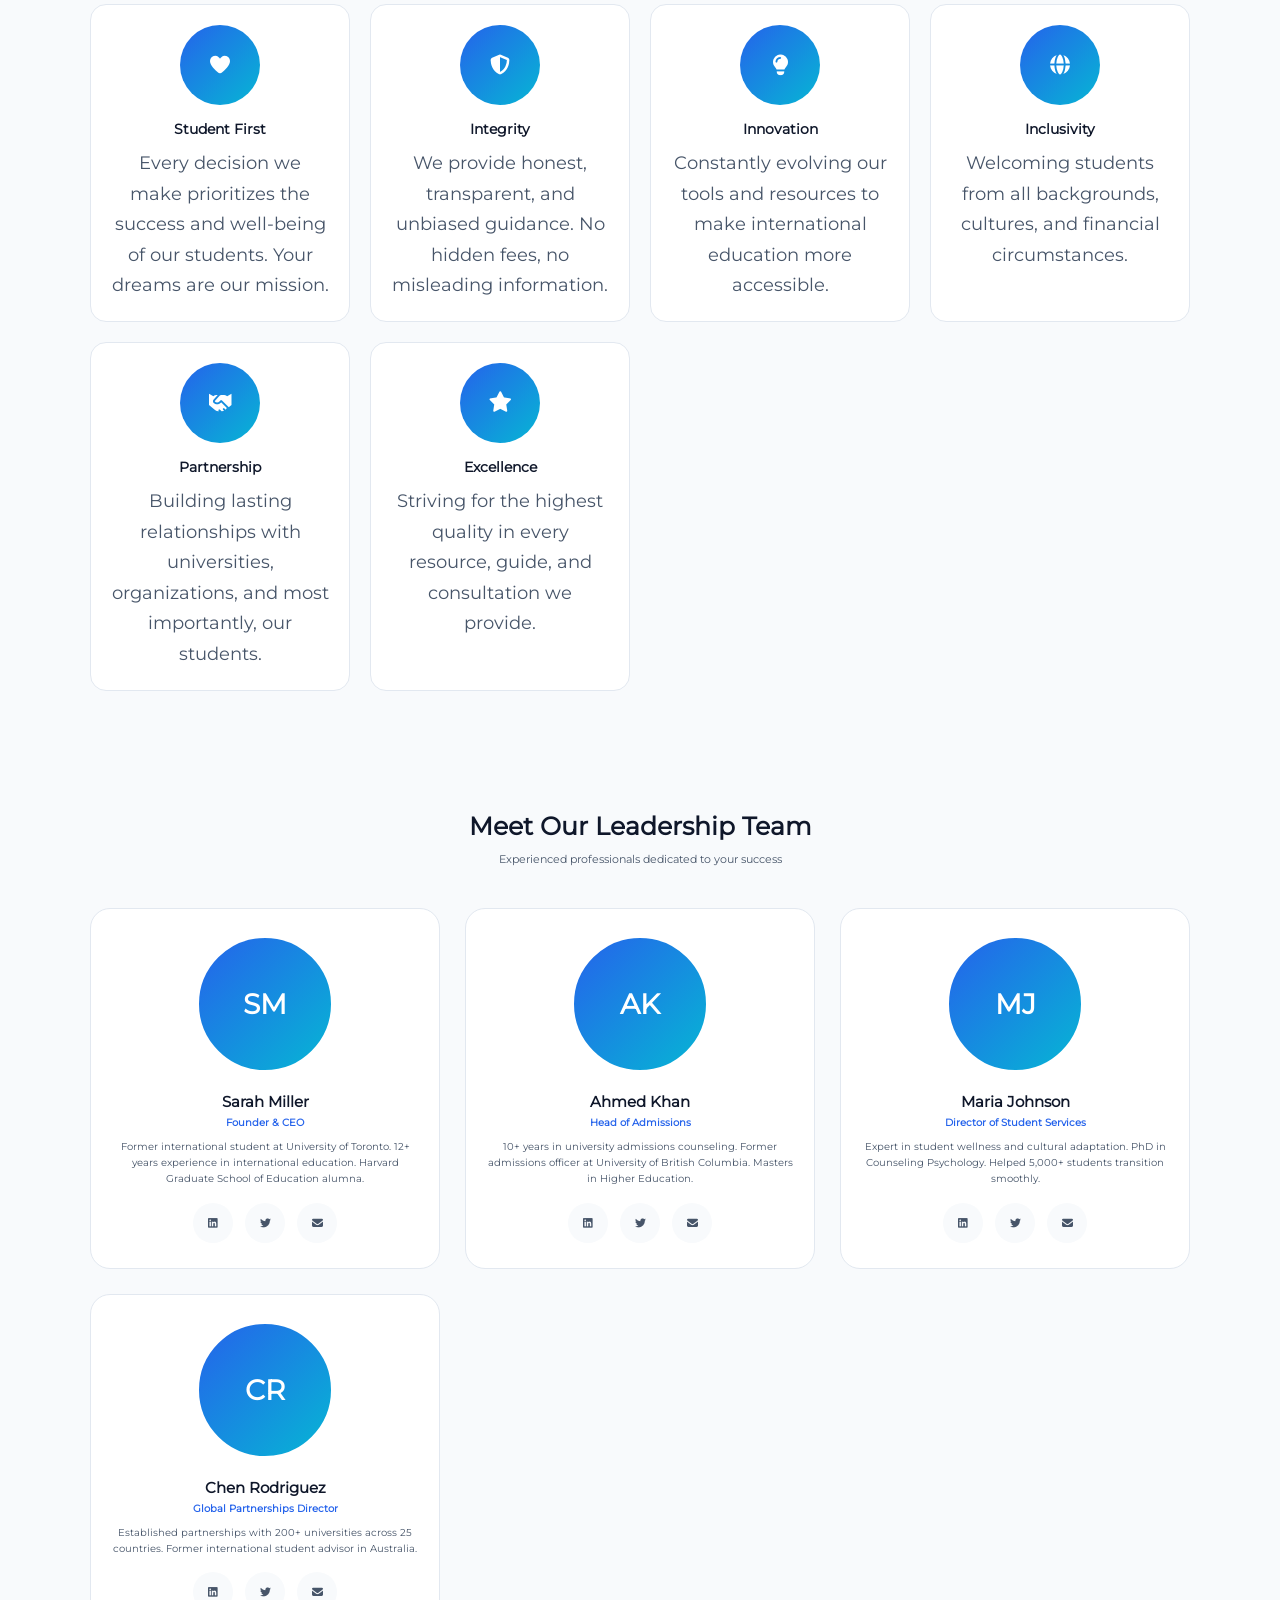
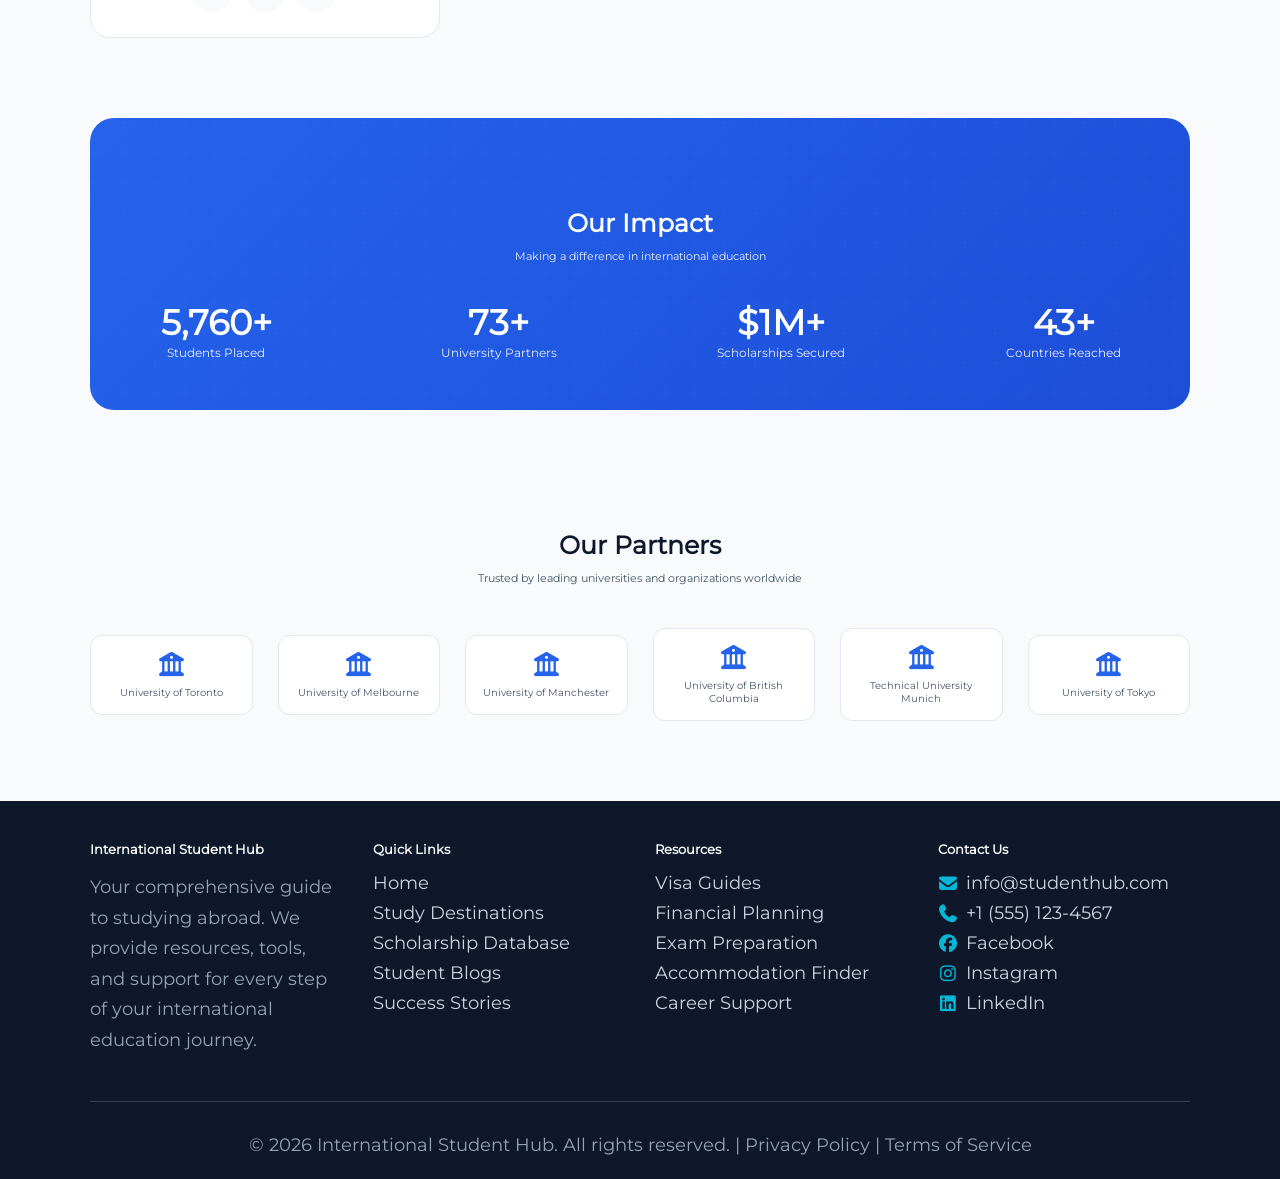
==== commit 3fe0bdf3: "dynamic" ====
--- a/about.html
+++ b/about.html
@@ -28,12 +28,14 @@
                   <li class="menu-bars">
                     <a href="#" id="open-close--menu"
                       ><i class="fa-solid fa-bars-staggered"></i
-                      ><span class="d-none">Bars</span></a>
+                      ><span class="d-none">Bars</span></a
+                    >
                   </li>
                   <li>
                     <a href="#"
                       ><i class="fa-solid fa-magnifying-glass"></i
-                      ><span class="d-none">Search</span></a>
+                      ><span class="d-none">Search</span></a
+                    >
                   </li>
                   <li>
                     <ul class="all-site--modes">
@@ -48,7 +50,9 @@
                         ></a>
                       </li>
                       <li>
-                        <a title="calm mode" href="#" data-theme="calm"><i class="fa-solid fa-mountain"></i></a>
+                        <a title="calm mode" href="#" data-theme="calm"
+                          ><i class="fa-solid fa-mountain"></i
+                        ></a>
                       </li>
                     </ul>
                   </li>
@@ -62,7 +66,8 @@
             <div class="close-icon">
               <a href="#" id="close-menu--bars"
                 ><i class="fas fa-times"></i
-                ><span class="d-none">Close</span></a>
+                ><span class="d-none">Close</span></a
+              >
             </div>
             <nav class="navbar">
               <ul>
@@ -82,321 +87,6 @@
         </div>
       </header>
 
-
-
-
-
-
-
-
-
-
-
-
-
-
-
-
-
-
-
-
-
-
-
-
-
-
-
-
-
-
-
-
-
-
-
-
-
-
-
-
-
-
-
-
-
-
-
-
-
-
-
-
-
-
-
-
-
-
-
-
-
-
-
-
-
-
-
-
-
-
-
-
-
-
-
-
-
-
-
-
-
-
-
-
-
-
-
-
-
-
-
-
-
-
-
-
-
-
-
-
-
-
-
-
-
-
-
-
-
-
-
-
-
-
-
-
-
-
-
-
-
-
-
-
-
-
-
-
-
-
-
-
-
-
-
-
-
-
-
-
-
-
-
-
-
-
-
-
-
-
-
-
-
-
-
-
-
-
-
-
-
-
-
-
-
-
-
-
-
-
-
-
-
-
-
-
-
-
-
-
-
-
-
-
-
-
-
-
-
-
-
-
-
-
-
-
-
-
-
-
-
-
-
-
-
-
-
-
-
-
-
-
-
-
-
-
-
-
-
-
-
-
-
-
-
-
-
-
-
-
-
-
-
-
-
-
-
-
-
-
-
-
-
-
-
-
-
-
-
-
-
-
-
-
-
-
-
-
-
-
-
-
-
-
-
-
-
-
-
-
-
-
-
-
-
-
-
-
-
-
-
-
-
-
-
-
-
-
-
-
-
-
-
-
-
-
-
-
-
-
-
-
-
-
-
-
-
-
-
-
-
-
-
-
-
-      
       <!-- About Section -->
       <section class="about-section">
         <div class="container">
@@ -408,15 +98,15 @@
               </div>
               <h3>Our Mission</h3>
               <p>
-            
                 We strive to make quality education accessible to all,
-                regardless of geographical boundaries.
-                
-                To empower students worldwide with accurate, 
-                comprehensive, and personalized guidance for their international education journey.
-                We strive to make quality education accessible to all, regardless of geographical boundaries.
-                By offering clarity, encouragement, and real-world insights, we aim to inspire students to dream bigger, step beyond their comfort zones,
-                and embrace global learning with courage and excitement.
+                regardless of geographical boundaries. To empower students
+                worldwide with accurate, comprehensive, and personalized
+                guidance for their international education journey. We strive to
+                make quality education accessible to all, regardless of
+                geographical boundaries. By offering clarity, encouragement, and
+                real-world insights, we aim to inspire students to dream bigger,
+                step beyond their comfort zones, and embrace global learning
+                with courage and excitement.
               </p>
             </div>
 
@@ -426,339 +116,18 @@
               </div>
               <h3>Our Vision</h3>
               <p>
-               A world where every student has the opportunity to pursue their academic dreams globallyWe envision a future where
-                international education is seamless, transparent, and achievable
-                for everyone. 
-                We envision a future where international education is seamless, transparent, and achievable for everyone.
-                We strive to remove confusion, reduce fear, and provide students with clear, reliable information that supports them in making informed decisions at every step of their journey.
-              </p>
-            </div>
-          </div>
-
-
-
-
-
-
-
-
-
-
-
-
-
-
-
-
-
-
-
-
-
-
-
-
-
-
-
-
-
-
-
-
-
-
-
-
-
-
-
-
-
-
-
-
-
-
-
-
-
-
-
-
-
-
-
-
-
-
-
-
-
-
-
-
-
-
-
-
-
-
-
-
-
-
-
-
-
-
-
-
-
-
-
-
-
-
-
-
-
-
-
-
-
-
-
-
-
-
-
-
-
-
-
-
-
-
-
-
-
-
-
-
-
-
-
-
-
-
-
-
-
-
-
-
-
-
-
-
-
-
-
-
-
-
-
-
-
-
-
-
-
-
-
-
-
-
-
-
-
-
-
-
-
-
-
-
-
-
-
-
-
-
-
-
-
-
-
-
-
-
-
-
-
-
-
-
-
-
-
-
-
-
-
-
-
-
-
-
-
-
-
-
-
-
-
-
-
-
-
-
-
-
-
-
-
-
-
-
-
-
-
-
-
-
-
-
-
-
-
-
-
-
-
-
-
-
-
-
-
-
-
-
-
-
-
-
-
-
-
-
-
-
-
-
-
-
-
-
-
-
-
-
-
-
-
-
-
-
-
-
-
-
-
-
-
-
-
-
-
-
-
-
-
-
-
-
-
-
-
-
-
-
-
-
-
-
-
-
-
-
-
-
-
-
-
-
-
-
-
-
-
-
-
-
-
-
-
-
-
-
-
-
-
-
-
-
-
-
-
-
-
-
-
-
-          
+                A world where every student has the opportunity to pursue their
+                academic dreams globallyWe envision a future where international
+                education is seamless, transparent, and achievable for everyone.
+                We envision a future where international education is seamless,
+                transparent, and achievable for everyone. We strive to remove
+                confusion, reduce fear, and provide students with clear,
+                reliable information that supports them in making informed
+                decisions at every step of their journey.
+              </p>
+            </div>
+          </div>
+
           <!-- Our Story -->
           <div class="story-section">
             <div class="story-grid">
@@ -772,33 +141,33 @@
                   applications, visa processes, and cultural adaptation.
                 </p>
 
-
-
-
-
-
-
-
-
-
-
-
-
-
-                
                 <p>
-                  What started as a small blog sharing study abroad tips has grown into a comprehensive platform serving thousands of students across 120+ countries. 
-                  Today, we're proud to have helped over 15,000 students successfully begin their international education journey. 
-                  Over the years, we have transformed into a trusted global companion for students who seek clarity and confidence in planning their educational future. 
-                  Our platform now hosts detailed guides, real-life stories, and practical resources that simplify every stage of the study abroad process.
-                  We continuously collaborate with students, alumni, and mentors worldwide to bring authentic, experience-driven insights to our community. 
-                  With each passing year, our network expands, allowing us to reach, support, and inspire more learners across different cultures and backgrounds. 
-                  We strive to break down the barriers of misinformation and uncertainty that often discourage students from pursuing international opportunities. 
-                  Through our content, we aim to offer not just information, but also encouragement, motivation, and emotional reassurance. As our journey continues,
-                  we remain dedicated to creating a space where students can dream fearlessly, plan wisely, and step confidently into the world.
-                  Our mission is simple—empower every learner to explore global possibilities and unlock their full potential.
+                  What started as a small blog sharing study abroad tips has
+                  grown into a comprehensive platform serving thousands of
+                  students across 120+ countries. Today, we're proud to have
+                  helped over 15,000 students successfully begin their
+                  international education journey. Over the years, we have
+                  transformed into a trusted global companion for students who
+                  seek clarity and confidence in planning their educational
+                  future. Our platform now hosts detailed guides, real-life
+                  stories, and practical resources that simplify every stage of
+                  the study abroad process. We continuously collaborate with
+                  students, alumni, and mentors worldwide to bring authentic,
+                  experience-driven insights to our community. With each passing
+                  year, our network expands, allowing us to reach, support, and
+                  inspire more learners across different cultures and
+                  backgrounds. We strive to break down the barriers of
+                  misinformation and uncertainty that often discourage students
+                  from pursuing international opportunities. Through our
+                  content, we aim to offer not just information, but also
+                  encouragement, motivation, and emotional reassurance. As our
+                  journey continues, we remain dedicated to creating a space
+                  where students can dream fearlessly, plan wisely, and step
+                  confidently into the world. Our mission is simple—empower
+                  every learner to explore global possibilities and unlock their
+                  full potential.
                 </p>
-                
+
                 <ul class="story-highlights">
                   <li>
                     <i class="fas fa-check-circle"></i> 8+ years of experience
@@ -841,18 +210,6 @@
         </div>
       </section>
 
-
-
-
-
-
-
-
-
-
-
-
-      
       <!-- Values Section -->
       <section class="values-section">
         <div class="container">
@@ -931,66 +288,6 @@
         </div>
       </section>
 
-
-
-
-
-
-
-
-
-
-
-
-
-
-
-
-
-
-
-
-
-
-
-
-
-
-
-
-
-
-
-
-
-
-
-
-
-
-
-
-
-
-
-
-
-
-
-
-
-
-
-
-
-
-
-
-
-
-
-
-      
       <!-- Team Section -->
       <section class="team-section">
         <div class="container">
@@ -1097,91 +394,6 @@
         </div>
       </section>
 
-
-
-
-
-
-
-
-
-
-
-
-
-
-
-
-
-
-
-
-
-
-
-
-
-
-
-
-
-
-
-
-
-
-
-
-
-
-
-
-
-
-
-
-
-
-
-
-
-
-
-
-
-
-
-
-
-
-
-
-
-
-
-
-
-
-
-
-
-
-
-
-
-
-
-
-
-
-
-
-
-
-
-
-
-      
       <!-- Partners -->
       <section class="partners-section">
         <div class="container">
@@ -1196,21 +408,11 @@
               <span>University of Toronto</span>
             </div>
 
-
-            
             <div class="partner-item">
               <i class="fas fa-university"></i>
               <span>University of Melbourne</span>
             </div>
 
-
-
-
-
-
-
-
-            
             <div class="partner-item">
               <i class="fas fa-university"></i>
               <span>University of Manchester</span>
@@ -1231,115 +433,6 @@
         </div>
       </section>
 
-
-
-
-
-
-
-
-
-
-
-
-
-
-
-
-
-
-
-
-
-
-
-
-
-
-
-
-
-
-
-
-
-
-
-
-
-
-
-
-
-
-
-
-
-
-      
-      <!-- CTA Section -->
-      <section class="container">
-        <div class="cta-section">
-          <h2>Start Your Journey Today</h2>
-          <p>
-            Join thousands of successful international students who have
-            navigated their study abroad journey with our guidance and
-            resources.
-          </p>
-          <div class="cta-buttons">
-            <a href="#" class="btn btn-primary"
-              ><i class="fas fa-user-plus"></i> Create Your Account</a
-            >
-            <a href="#" class="btn btn-secondary"
-              ><i class="fas fa-calendar-alt"></i> Book a Consultation</a
-            >
-            <a href="#" class="btn btn-secondary"
-              ><i class="fas fa-download"></i> Download Journey Checklist</a
-            >
-          </div>
-        </div>
-      </section>
-
-
-
-
-
-
-
-
-
-
-
-
-
-
-
-
-
-
-
-
-
-
-
-
-
-
-
-
-
-
-
-
-
-
-
-
-
-
-
-
-      
       <!-- Footer -->
       <footer>
         <div class="container">
@@ -1399,253 +492,6 @@
             </div>
           </div>
 
-
-
-
-
-
-
-
-
-
-
-
-
-
-
-
-
-
-
-
-
-
-
-
-
-
-
-
-
-
-
-
-
-
-
-
-
-
-
-
-
-
-
-
-
-
-
-
-
-
-
-
-
-
-
-
-
-
-
-
-
-
-
-
-
-
-
-
-
-
-
-
-
-
-
-
-
-
-
-
-
-
-
-
-
-
-
-
-
-
-
-
-
-
-
-
-
-
-
-
-
-
-
-
-
-
-
-
-
-
-
-
-
-
-
-
-
-
-
-
-
-
-
-
-
-
-
-
-
-
-
-
-
-
-
-
-
-
-
-
-
-
-
-
-
-
-
-
-
-
-
-
-
-
-
-
-
-
-
-
-
-
-
-
-
-
-
-
-
-
-
-
-
-
-
-
-
-
-
-
-
-
-
-
-
-
-
-
-
-
-
-
-
-
-
-
-
-
-
-
-
-
-
-
-
-
-
-
-
-
-
-
-
-
-
-
-
-
-
-
-
-
-
-
-
-
-
-
-
-
-
-
-
-
-
-
-
-
-
-
-
-
-
-
-
-
-
-          
           <div class="copyright">
             <p>
               &copy; 2026 International Student Hub. All rights reserved. |
--- a/assets/css/style.css
+++ b/assets/css/style.css
@@ -61,7 +61,6 @@
   line-height: 1.5;
   color: var(--para-color);
 }
-
 
 /* ================================
    BASE VARIABLES (Default Theme)
@@ -111,12 +110,9 @@
   --accent: #2dd4bf;
 }
 
-
 .d-none {
   display: none;
 }
-
-
 
 .container {
   width: 100%;
@@ -126,8 +122,6 @@
   margin-left: auto;
 }
 
-
-
 .header {
   width: 100%;
   background-color: var(--background);
@@ -143,8 +137,6 @@
 .header-wrap .logo a img {
   max-width: 20%;
 }
-
-
 
 .site-slogan {
   width: 100%;
@@ -160,7 +152,6 @@
   color: #fff;
 }
 
-
 .site-slogan h1 {
   color: transparent;
 }
@@ -174,7 +165,6 @@
   animation: slogan1 9s infinite;
 }
 
-
 .site-slogan h1::after {
   content: "Smart Preparation";
   position: absolute;
@@ -183,7 +173,6 @@
   opacity: 0;
   animation: slogan2 9s infinite;
 }
-
 
 .site-slogan::after {
   content: "Global Journey";
@@ -196,7 +185,6 @@
   animation: slogan3 9s infinite;
 }
 
-
 @keyframes slogan1 {
   0%,
   30% {
@@ -243,8 +231,6 @@
     opacity: 0;
   }
 }
-
-
 
 .header .menu-bars a {
   display: none;
@@ -311,14 +297,11 @@
   padding: 1rem 2rem;
 }
 
-
-
 .hero {
   width: 100%;
   padding: 20rem 0;
   width: 100%;
 
-  
   background: linear-gradient(135deg, var(--primary), var(--secondary));
 }
 .hero .hero-wrapper {
@@ -343,8 +326,6 @@
   font-size: 2rem;
   margin-bottom: 3rem;
 }
-
-
 
 .categories,
 .problem {
@@ -435,11 +416,9 @@
   box-shadow: rgba(0, 0, 0, 0.45) 0px 25px 20px -20px;
 }
 
-
 .countries {
   width: 100%;
 }
-
 
 .country-flex {
   display: flex;
@@ -448,7 +427,6 @@
   gap: 2.8rem;
   margin-top: 5rem;
 }
-
 
 .country-card {
   flex: 1 1 22rem;
@@ -508,8 +486,6 @@
   line-height: 1.5;
 }
 
-
-
 .how-it-works {
   padding: 10rem 0;
   background: var(--background);
@@ -530,14 +506,11 @@
   line-height: 1.7;
 }
 
-
 .hiw-steps {
   display: flex;
   flex-wrap: wrap;
   gap: 2.8rem;
 }
-
-
 
 .hiw-card {
   flex: 1 1 26rem;
@@ -562,8 +535,6 @@
   transform: translateY(-1rem);
 }
 
-
-
 .hiw-step {
   display: inline-flex;
   align-items: center;
@@ -577,8 +548,6 @@
   color: var(--primary);
   background: color-mix(in srgb, var(--accent), transparent 85%);
 }
-
-
 
 .hiw-card h3 {
   font-size: 1.8rem;
@@ -840,6 +809,7 @@
   margin-right: auto;
 }
 
+.cta-button-m,
 .cta-button {
   display: inline-block;
   background: white;
@@ -1190,7 +1160,126 @@
   font-size: 0.9rem;
 }
 
+/* রিসোর্স মডাল স্টাইল */
+.resource_modal_container {
+  display: none;
+  position: fixed;
+  z-index: 10000;
+  left: 0;
+  top: 0;
+  width: 100%;
+  height: 100%;
+  background-color: rgba(0, 0, 0, 0.7);
+  backdrop-filter: blur(5px);
+}
+
+.resource_modal_wrapper {
+  background-color: #fff;
+  margin: 3% auto;
+  width: 90%;
+  max-width: 800px;
+  border-radius: 20px;
+  box-shadow: 0 25px 50px rgba(0, 0, 0, 0.3);
+  animation: resource_slideIn 0.3s ease;
+  max-height: 90vh;
+  overflow-y: auto;
+}
+
+@keyframes resource_slideIn {
+  from {
+    transform: translateY(-50px);
+    opacity: 0;
+  }
+  to {
+    transform: translateY(0);
+    opacity: 1;
+  }
+}
+
+.resource_modal_header {
+  display: flex;
+  justify-content: space-between;
+  align-items: center;
+  padding: 20px 25px;
+  background: linear-gradient(135deg, #2c3e50 0%, #3498db 100%);
+  color: white;
+  border-radius: 20px 20px 0 0;
+  position: sticky;
+  top: 0;
+  z-index: 1;
+}
+
+.resource_modal_title {
+  margin: 0;
+  font-size: 1.5rem;
+}
+
+.resource_modal_close {
+  font-size: 35px;
+  font-weight: bold;
+  cursor: pointer;
+  transition: 0.3s;
+  line-height: 1;
+}
+
+.resource_modal_close:hover {
+  transform: scale(1.2);
+}
+
+.resource_modal_body {
+  padding: 30px;
+}
+
+.resource_modal_body h3 {
+  color: #2c3e50;
+  margin-top: 0;
+}
+
+.resource_modal_body p {
+  line-height: 1.6;
+  color: #555;
+}
+
+.resource_action_buttons {
+  margin-top: 30px;
+  display: flex;
+  gap: 15px;
+  flex-wrap: wrap;
+}
+
+.resource_btn {
+  padding: 12px 24px;
+  border: none;
+  border-radius: 8px;
+  cursor: pointer;
+  font-size: 14px;
+  font-weight: 600;
+  transition: 0.3s;
+  text-decoration: none;
+  display: inline-block;
+}
+
+.resource_btn_primary {
+  background: linear-gradient(135deg, #3498db 0%, #2c3e50 100%);
+  color: white;
+}
+
+.resource_btn_primary:hover {
+  transform: translateY(-2px);
+  box-shadow: 0 5px 15px rgba(52, 152, 219, 0.4);
+}
+
+.resource_btn_secondary {
+  background: #ecf0f1;
+  color: #2c3e50;
+}
+
+.resource_btn_secondary:hover {
+  background: #bdc3c7;
+}
+
 /* CTA Section */
+.cta-section-m,
 .cta-section {
   background: linear-gradient(to right, var(--primary), var(--secondary));
   color: white;
@@ -1200,11 +1289,13 @@
   border-radius: 15px;
 }
 
+.cta-section-m h2,
 .cta-section h2 {
   font-size: 2.2rem;
   margin-bottom: 1.5rem;
 }
 
+.cta-section-m p,
 .cta-section p {
   max-width: 700px;
   margin: 0 auto 2rem;
@@ -1252,6 +1343,295 @@
   background-color: rgba(255, 255, 255, 0.1);
   transform: translateY(-3px);
 }
+
+/* কনসালটেশন মডাল স্টাইল - ক্ল্যাশ ফ্রি */
+.consult_modal_container {
+  display: none;
+  position: fixed;
+  z-index: 10001;
+  left: 0;
+  top: 0;
+  width: 100%;
+  height: 100%;
+  background-color: rgba(0, 0, 0, 0.7);
+  backdrop-filter: blur(5px);
+}
+
+.consult_modal_wrapper {
+  background-color: #ffffff;
+  margin: 2% auto;
+  width: 90%;
+  max-width: 550px;
+  border-radius: 20px;
+  box-shadow: 0 25px 50px rgba(0, 0, 0, 0.3);
+  animation: consult_slideIn 0.3s ease;
+  max-height: 90vh;
+  overflow-y: auto;
+}
+
+@keyframes consult_slideIn {
+  from {
+    transform: translateY(-50px);
+    opacity: 0;
+  }
+  to {
+    transform: translateY(0);
+    opacity: 1;
+  }
+}
+
+.consult_modal_header {
+  display: flex;
+  justify-content: space-between;
+  align-items: center;
+  padding: 20px 25px;
+  background: linear-gradient(135deg, #1e3c72 0%, #2a5298 100%);
+  color: white;
+  border-radius: 20px 20px 0 0;
+  position: sticky;
+  top: 0;
+}
+
+.consult_modal_title {
+  margin: 0;
+  font-size: 1.4rem;
+}
+
+.consult_modal_close {
+  font-size: 35px;
+  font-weight: bold;
+  cursor: pointer;
+  transition: 0.3s;
+  line-height: 1;
+}
+
+.consult_modal_close:hover {
+  transform: scale(1.2);
+  color: #ff6b6b;
+}
+
+.consult_modal_body {
+  padding: 25px;
+}
+
+.consult_form_group {
+  margin-bottom: 18px;
+}
+
+.consult_label {
+  display: block;
+  margin-bottom: 6px;
+  font-weight: 600;
+  color: #333;
+  font-size: 13px;
+}
+
+.consult_input,
+.consult_textarea {
+  width: 100%;
+  padding: 10px 12px;
+  border: 1px solid #ddd;
+  border-radius: 8px;
+  font-size: 14px;
+  transition: 0.3s;
+  box-sizing: border-box;
+}
+
+.consult_input:focus,
+.consult_textarea:focus {
+  outline: none;
+  border-color: #2a5298;
+  box-shadow: 0 0 5px rgba(42, 82, 152, 0.3);
+}
+
+.consult_textarea {
+  resize: vertical;
+  font-family: inherit;
+}
+
+.consult_submit_btn {
+  width: 100%;
+  padding: 12px;
+  background: linear-gradient(135deg, #1e3c72 0%, #2a5298 100%);
+  color: white;
+  border: none;
+  border-radius: 8px;
+  font-size: 16px;
+  font-weight: 600;
+  cursor: pointer;
+  transition: 0.3s;
+}
+
+.consult_submit_btn:hover {
+  transform: translateY(-2px);
+  box-shadow: 0 5px 15px rgba(30, 60, 114, 0.4);
+}
+
+.consult_status {
+  margin-top: 15px;
+  padding: 10px;
+  border-radius: 8px;
+  text-align: center;
+  font-size: 14px;
+  display: none;
+}
+
+.consult_status.success {
+  display: block;
+  background-color: #d4edda;
+  color: #155724;
+  border: 1px solid #c3e6cb;
+}
+
+.consult_status.error {
+  display: block;
+  background-color: #f8d7da;
+  color: #721c24;
+  border: 1px solid #f5c6cb;
+}
+
+/* মডাল স্টাইল */
+.exp_modal_container {
+  display: none;
+  position: fixed;
+  z-index: 9999;
+  left: 0;
+  top: 0;
+  width: 100%;
+  height: 100%;
+  background-color: rgba(0, 0, 0, 0.6);
+  backdrop-filter: blur(3px);
+}
+
+.exp_modal_wrapper {
+  background-color: #ffffff;
+  margin: 5% auto;
+  width: 90%;
+  max-width: 550px;
+  border-radius: 16px;
+  box-shadow: 0 20px 40px rgba(0, 0, 0, 0.2);
+  animation: exp_slideIn 0.3s ease;
+}
+
+@keyframes exp_slideIn {
+  from {
+    transform: translateY(-50px);
+    opacity: 0;
+  }
+  to {
+    transform: translateY(0);
+    opacity: 1;
+  }
+}
+
+.exp_modal_header {
+  display: flex;
+  justify-content: space-between;
+  align-items: center;
+  padding: 20px 24px;
+  border-bottom: 1px solid #e0e0e0;
+  background: linear-gradient(135deg, #667eea 0%, #764ba2 100%);
+  border-radius: 16px 16px 0 0;
+}
+
+.exp_modal_title {
+  margin: 0;
+  color: white;
+  font-size: 1.3rem;
+}
+
+.exp_modal_close_btn {
+  color: white;
+  font-size: 28px;
+  font-weight: bold;
+  cursor: pointer;
+  transition: 0.3s;
+}
+
+.exp_modal_close_btn:hover {
+  transform: scale(1.2);
+}
+
+.exp_modal_body {
+  padding: 24px;
+}
+
+.exp_form_group {
+  margin-bottom: 20px;
+}
+
+.exp_label {
+  display: block;
+  margin-bottom: 8px;
+  font-weight: 600;
+  color: #333;
+  font-size: 14px;
+}
+
+.exp_input,
+.exp_textarea {
+  width: 100%;
+  padding: 10px 12px;
+  border: 1px solid #ddd;
+  border-radius: 8px;
+  font-size: 14px;
+  transition: 0.3s;
+  box-sizing: border-box;
+}
+
+.exp_input:focus,
+.exp_textarea:focus {
+  outline: none;
+  border-color: #667eea;
+  box-shadow: 0 0 5px rgba(102, 126, 234, 0.3);
+}
+
+.exp_textarea {
+  resize: vertical;
+  font-family: inherit;
+}
+
+.exp_submit_btn {
+  width: 100%;
+  padding: 12px;
+  background: linear-gradient(135deg, #667eea 0%, #764ba2 100%);
+  color: white;
+  border: none;
+  border-radius: 8px;
+  font-size: 16px;
+  font-weight: 600;
+  cursor: pointer;
+  transition: 0.3s;
+}
+
+.exp_submit_btn:hover {
+  transform: translateY(-2px);
+  box-shadow: 0 5px 15px rgba(102, 126, 234, 0.4);
+}
+
+.exp_form_status {
+  margin-top: 15px;
+  padding: 10px;
+  border-radius: 8px;
+  text-align: center;
+  font-size: 14px;
+  display: none;
+}
+
+.exp_form_status.success {
+  display: block;
+  background-color: #d4edda;
+  color: #155724;
+  border: 1px solid #c3e6cb;
+}
+
+.exp_form_status.error {
+  display: block;
+  background-color: #f8d7da;
+  color: #721c24;
+  border: 1px solid #f5c6cb;
+}
+
 /* Footer */
 footer {
   background-color: #0f172a;
@@ -1314,8 +1694,6 @@
   color: #94a3b8;
   font-size: 0.9rem;
 }
-
-
 
 /* Study Abroad Page */
 
@@ -3464,4 +3842,3 @@
     max-width: 1320px;
   }
 }
-
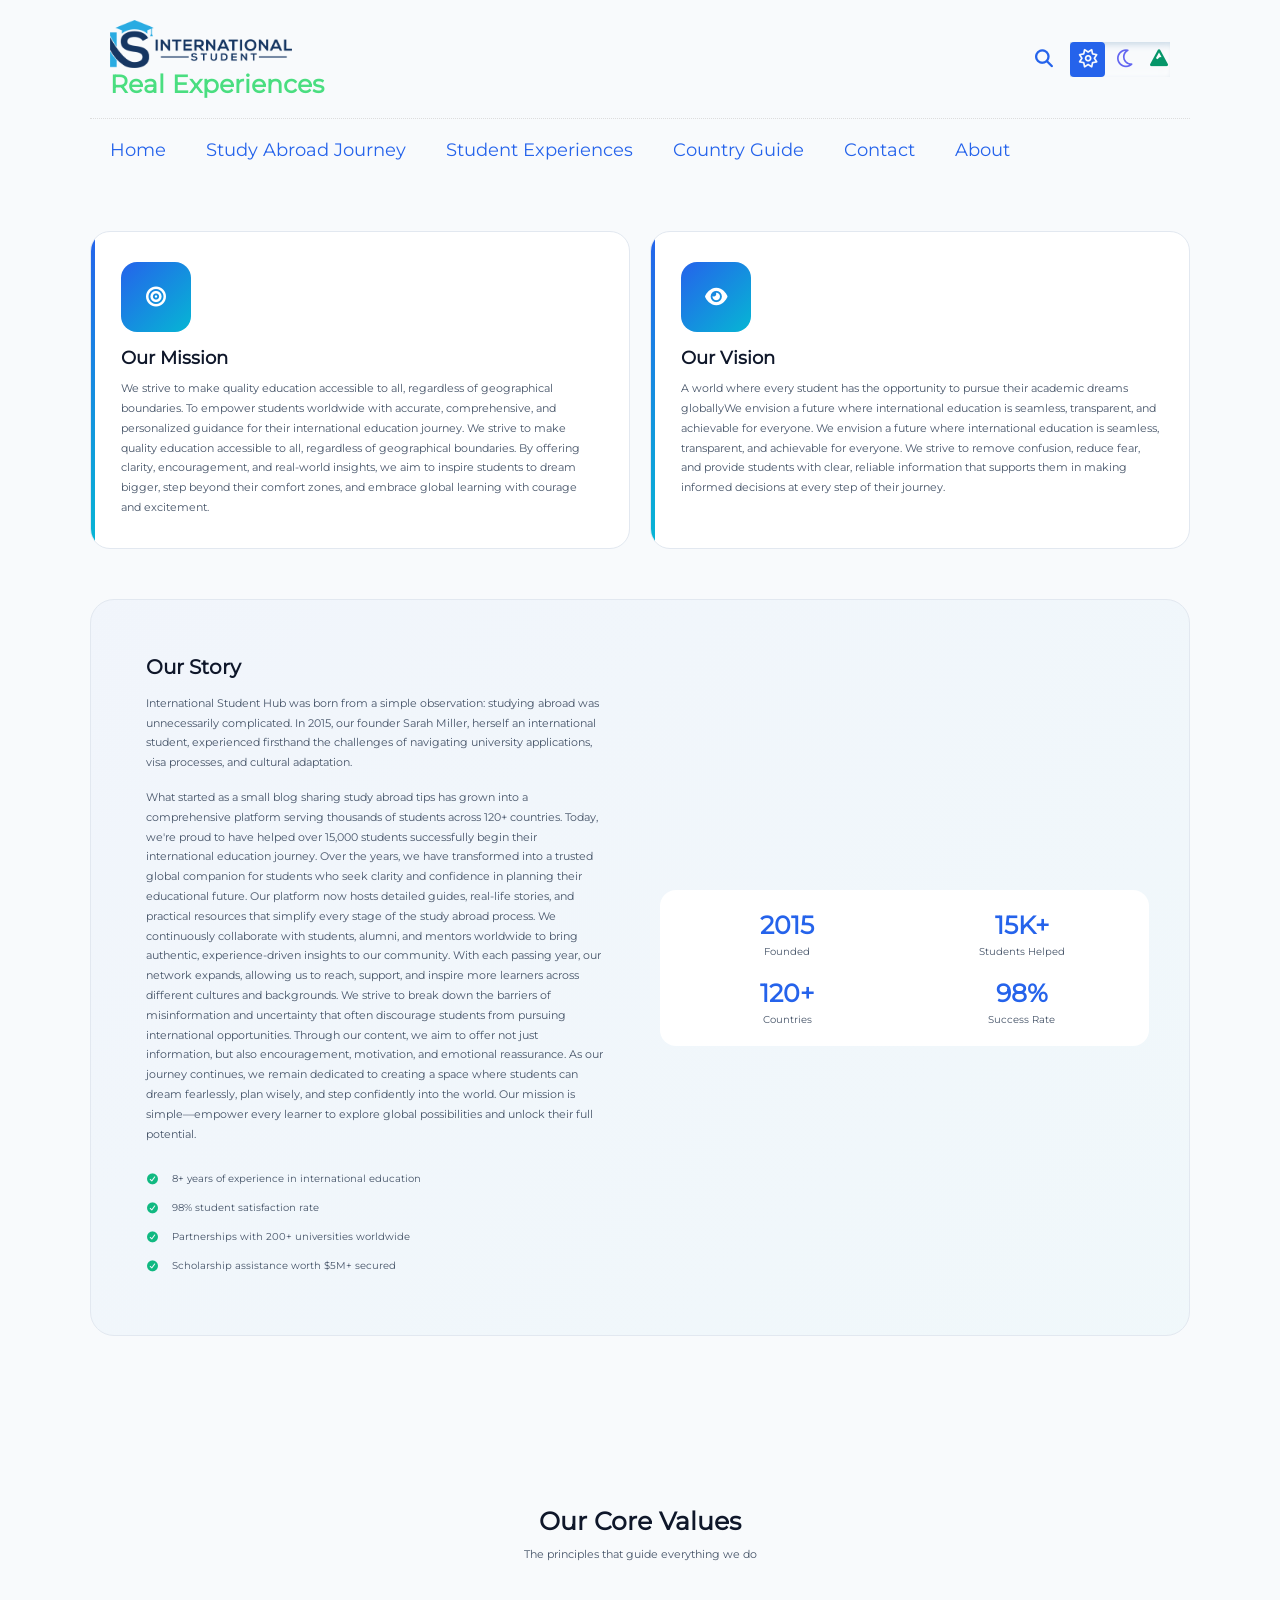
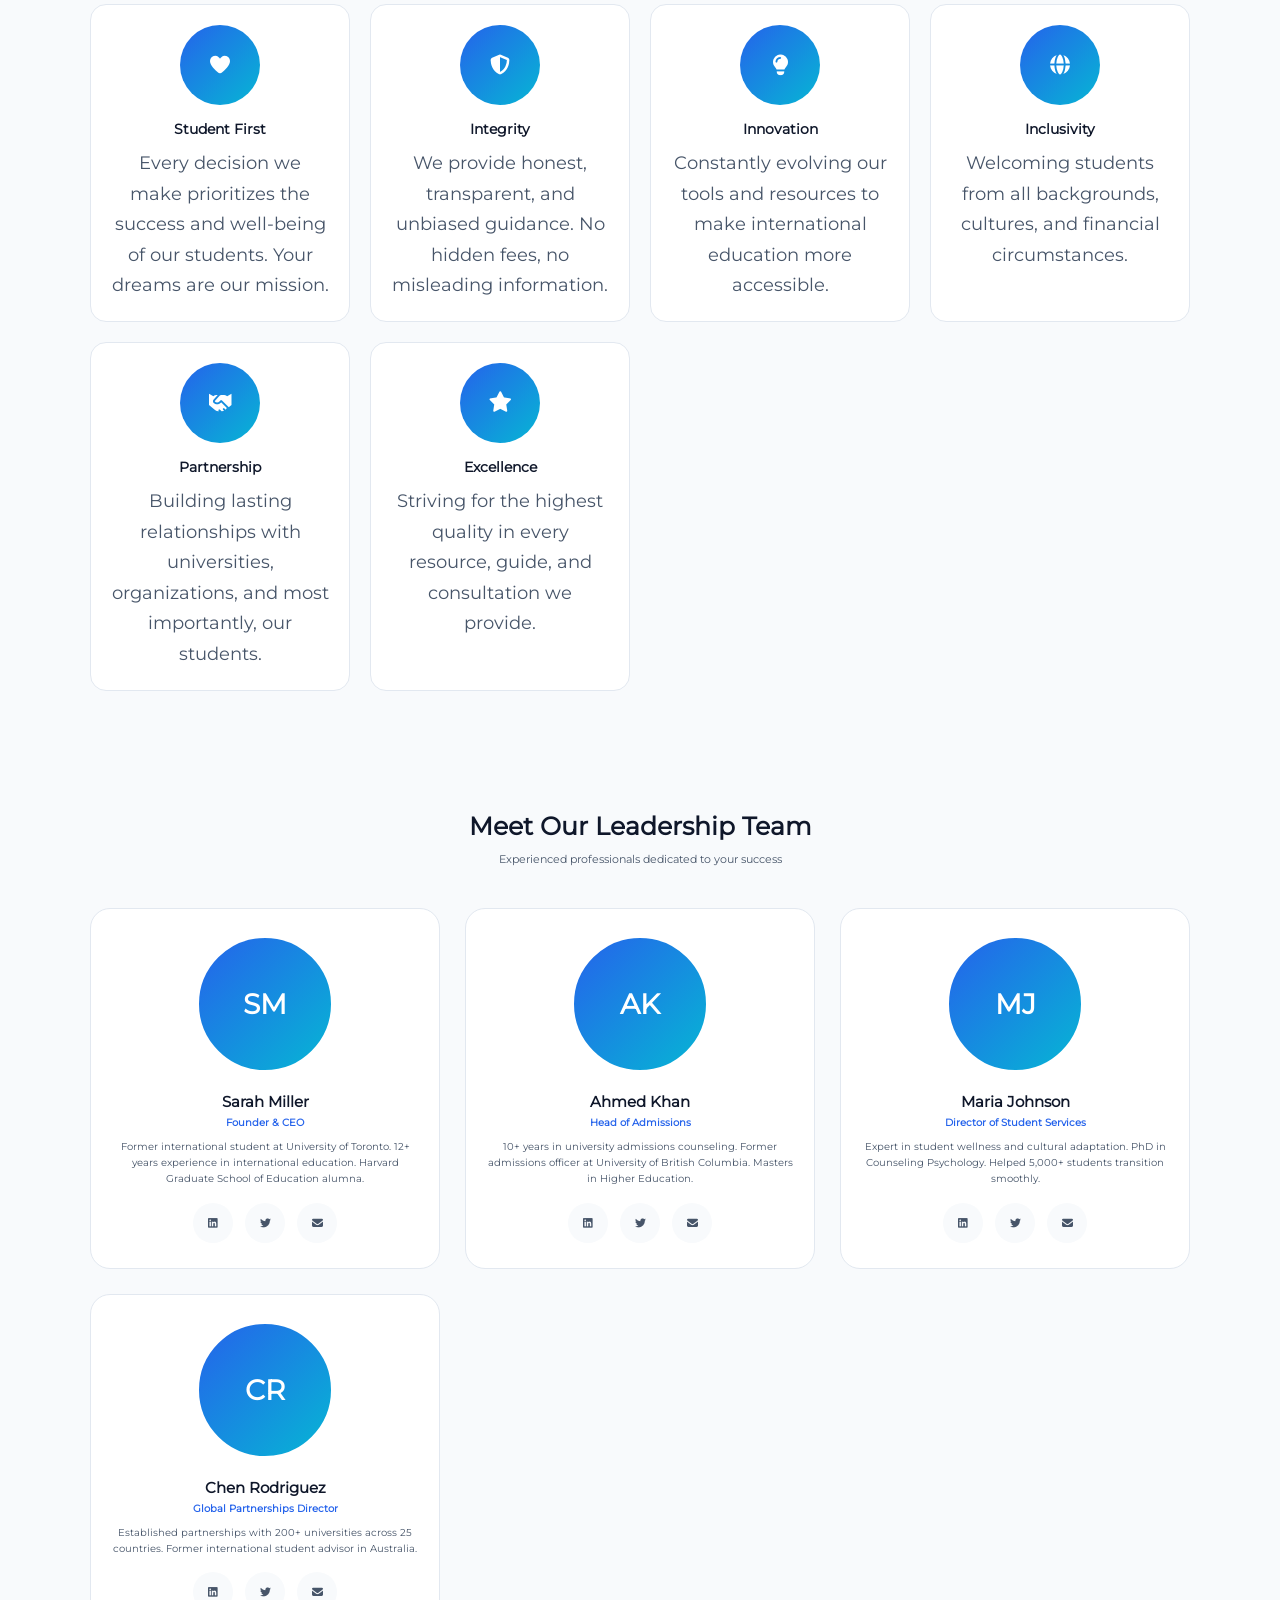
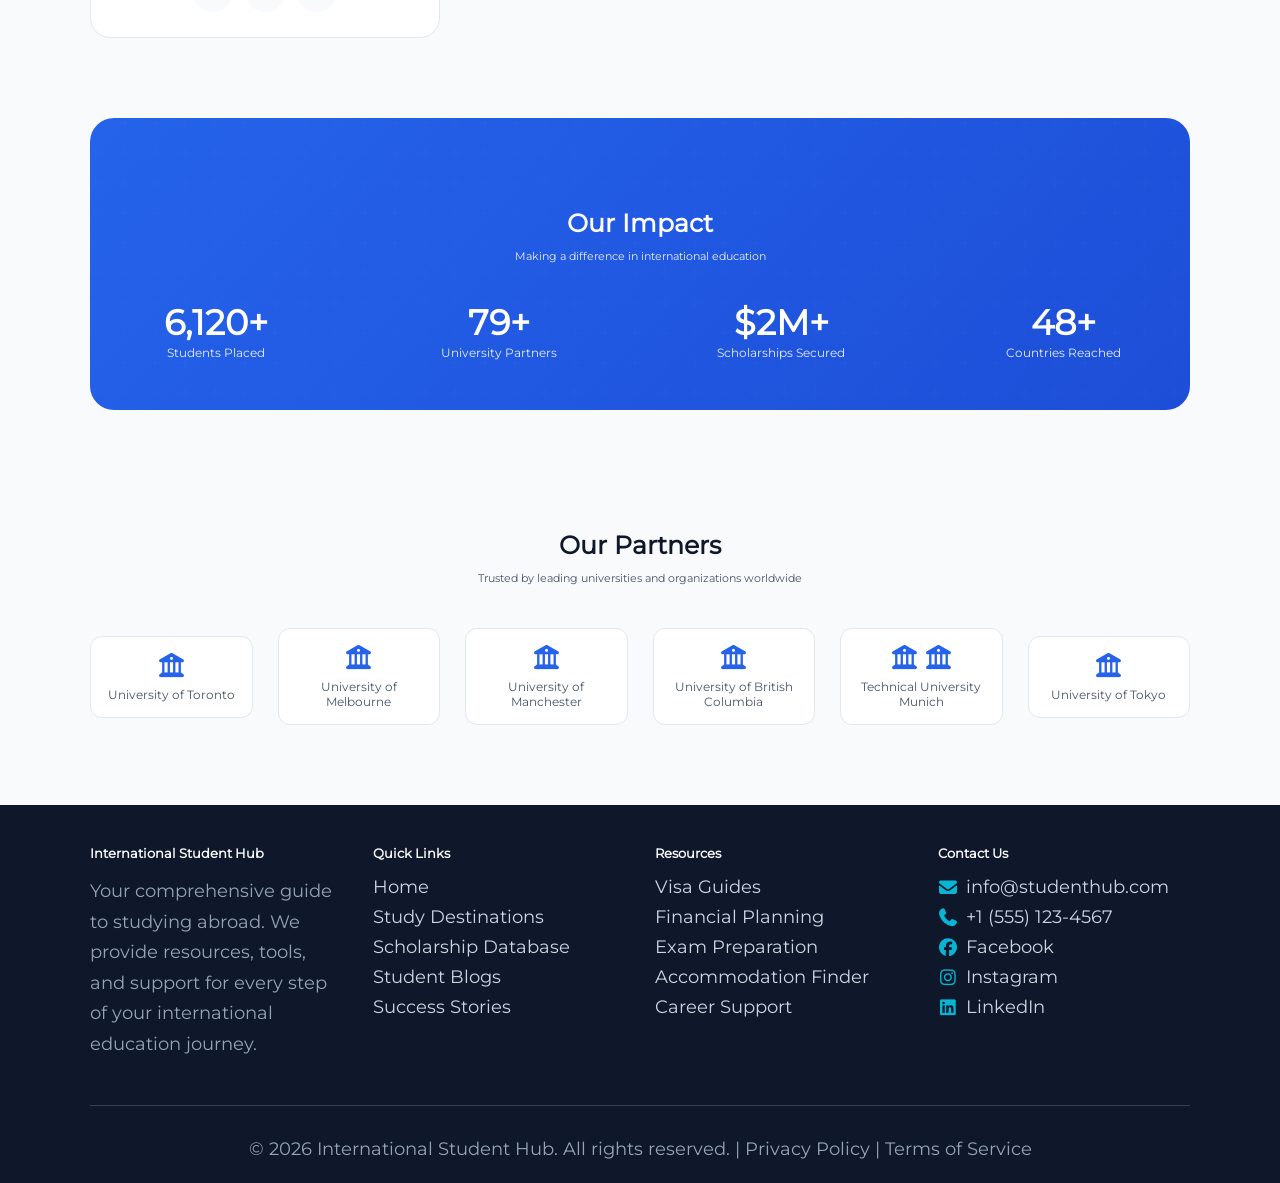
==== commit 6df332e9: "Link updated" ====
--- a/about.html
+++ b/about.html
@@ -404,30 +404,67 @@
 
           <div class="partners-grid">
             <div class="partner-item">
-              <i class="fas fa-university"></i>
-              <span>University of Toronto</span>
-            </div>
-
+              <a
+                style="font-size: 12px"
+                target="_blank"
+                href="https://www.utoronto.ca/"
+              >
+                <i class="fas fa-university"></i>
+                <span>University of Toronto</span></a
+              >
+            </div>
+
+            <div class="partner-item">
+              <a
+                style="font-size: 12px"
+                target="_blank"
+                href="https://www.unimelb.edu.au/"
+              >
+                <i class="fas fa-university"></i>
+                <span>University of Melbourne</span></a
+              >
+            </div>
+
+            <div class="partner-item">
+              <a
+                style="font-size: 12px"
+                target="_blank"
+                href="https://www.manchester.ac.uk/"
+              >
+                <i class="fas fa-university"></i>
+                <span>University of Manchester</span></a
+              >
+            </div>
+            <div class="partner-item">
+              <a
+                style="font-size: 12px"
+                target="_blank"
+                href="https://www.uvic.ca/index.php"
+              >
+                <i class="fas fa-university"></i>
+                <span>University of British Columbia</span></a
+              >
+            </div>
             <div class="partner-item">
               <i class="fas fa-university"></i>
-              <span>University of Melbourne</span>
-            </div>
-
+              <a
+                style="font-size: 12px"
+                target="_blank"
+                href="https://www.tum.de/en/"
+              >
+                <i class="fas fa-university"></i>
+                <span>Technical University Munich</span></a
+              >
+            </div>
             <div class="partner-item">
-              <i class="fas fa-university"></i>
-              <span>University of Manchester</span>
-            </div>
-            <div class="partner-item">
-              <i class="fas fa-university"></i>
-              <span>University of British Columbia</span>
-            </div>
-            <div class="partner-item">
-              <i class="fas fa-university"></i>
-              <span>Technical University Munich</span>
-            </div>
-            <div class="partner-item">
-              <i class="fas fa-university"></i>
-              <span>University of Tokyo</span>
+              <a
+                style="font-size: 12px"
+                target="_blank"
+                href="https://www.u-tokyo.ac.jp/en/"
+              >
+                <i class="fas fa-university"></i>
+                <span>University of Tokyo</span></a
+              >
             </div>
           </div>
         </div>
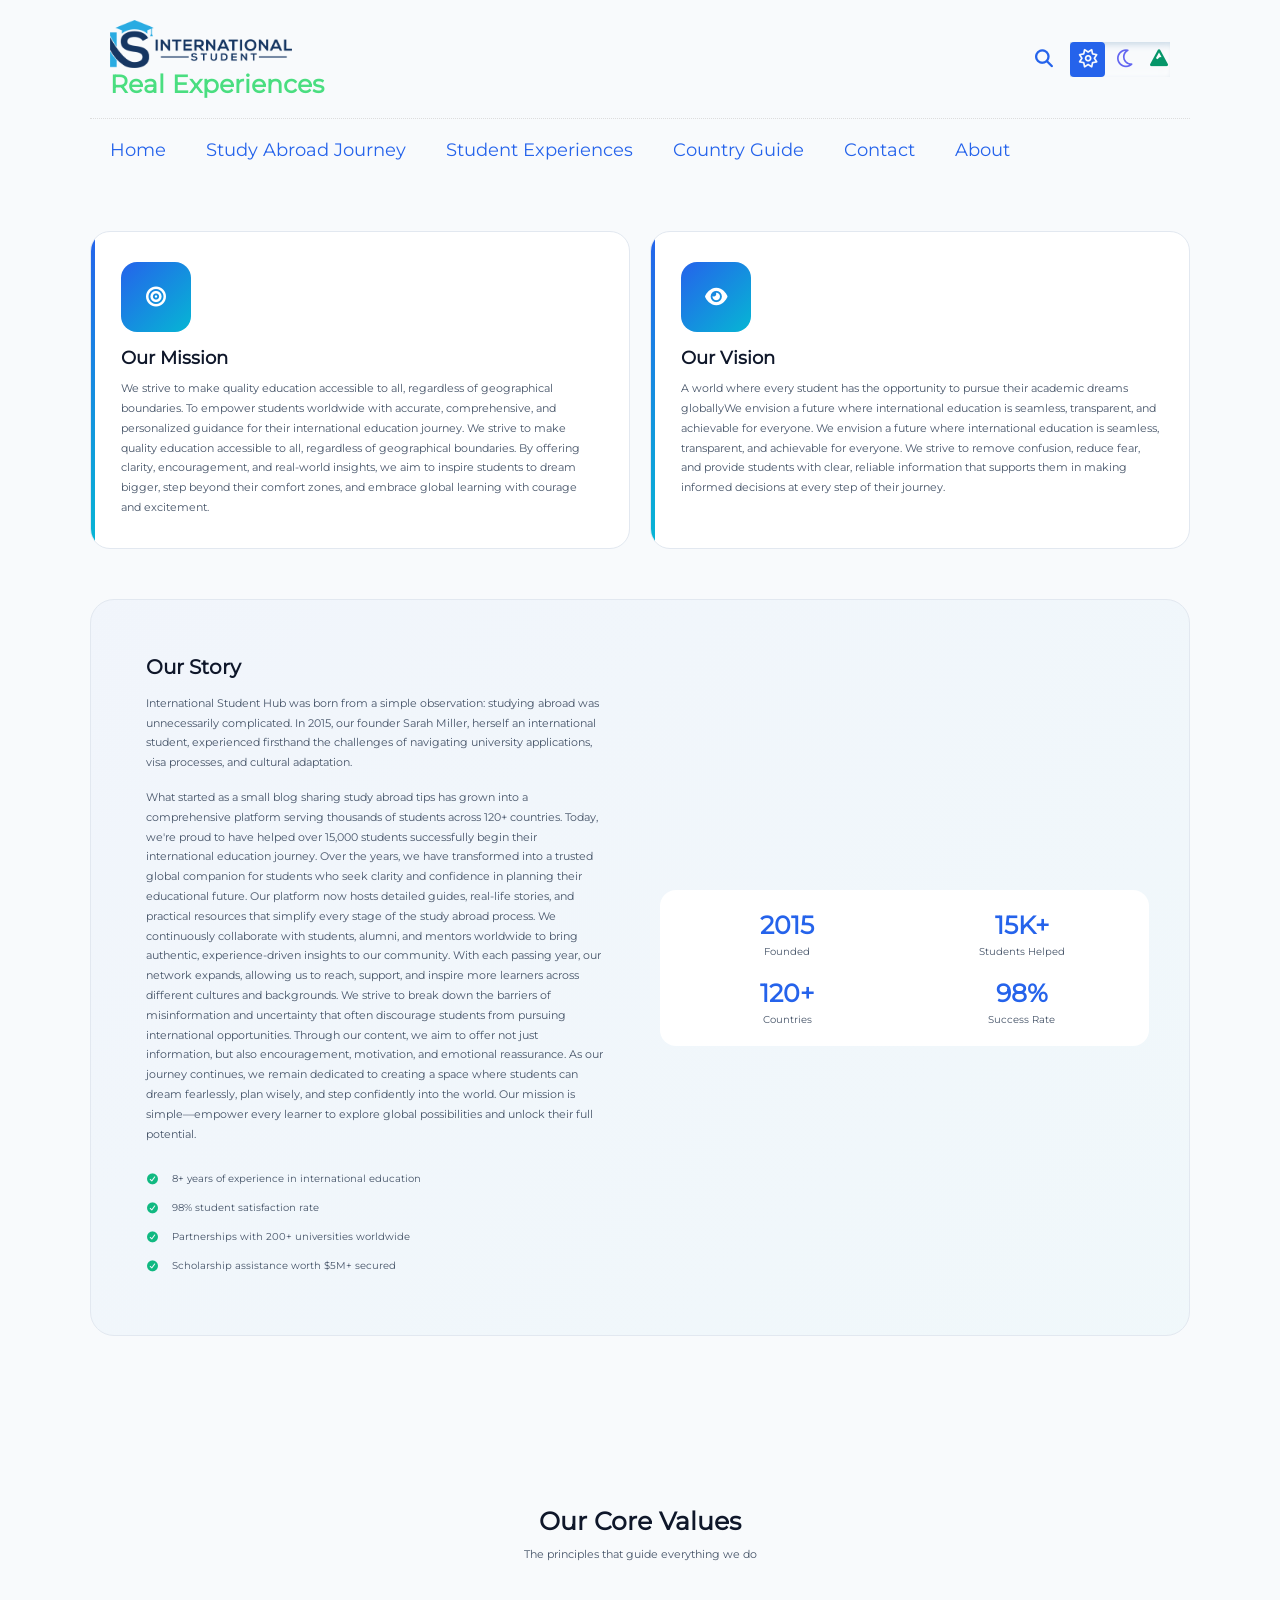
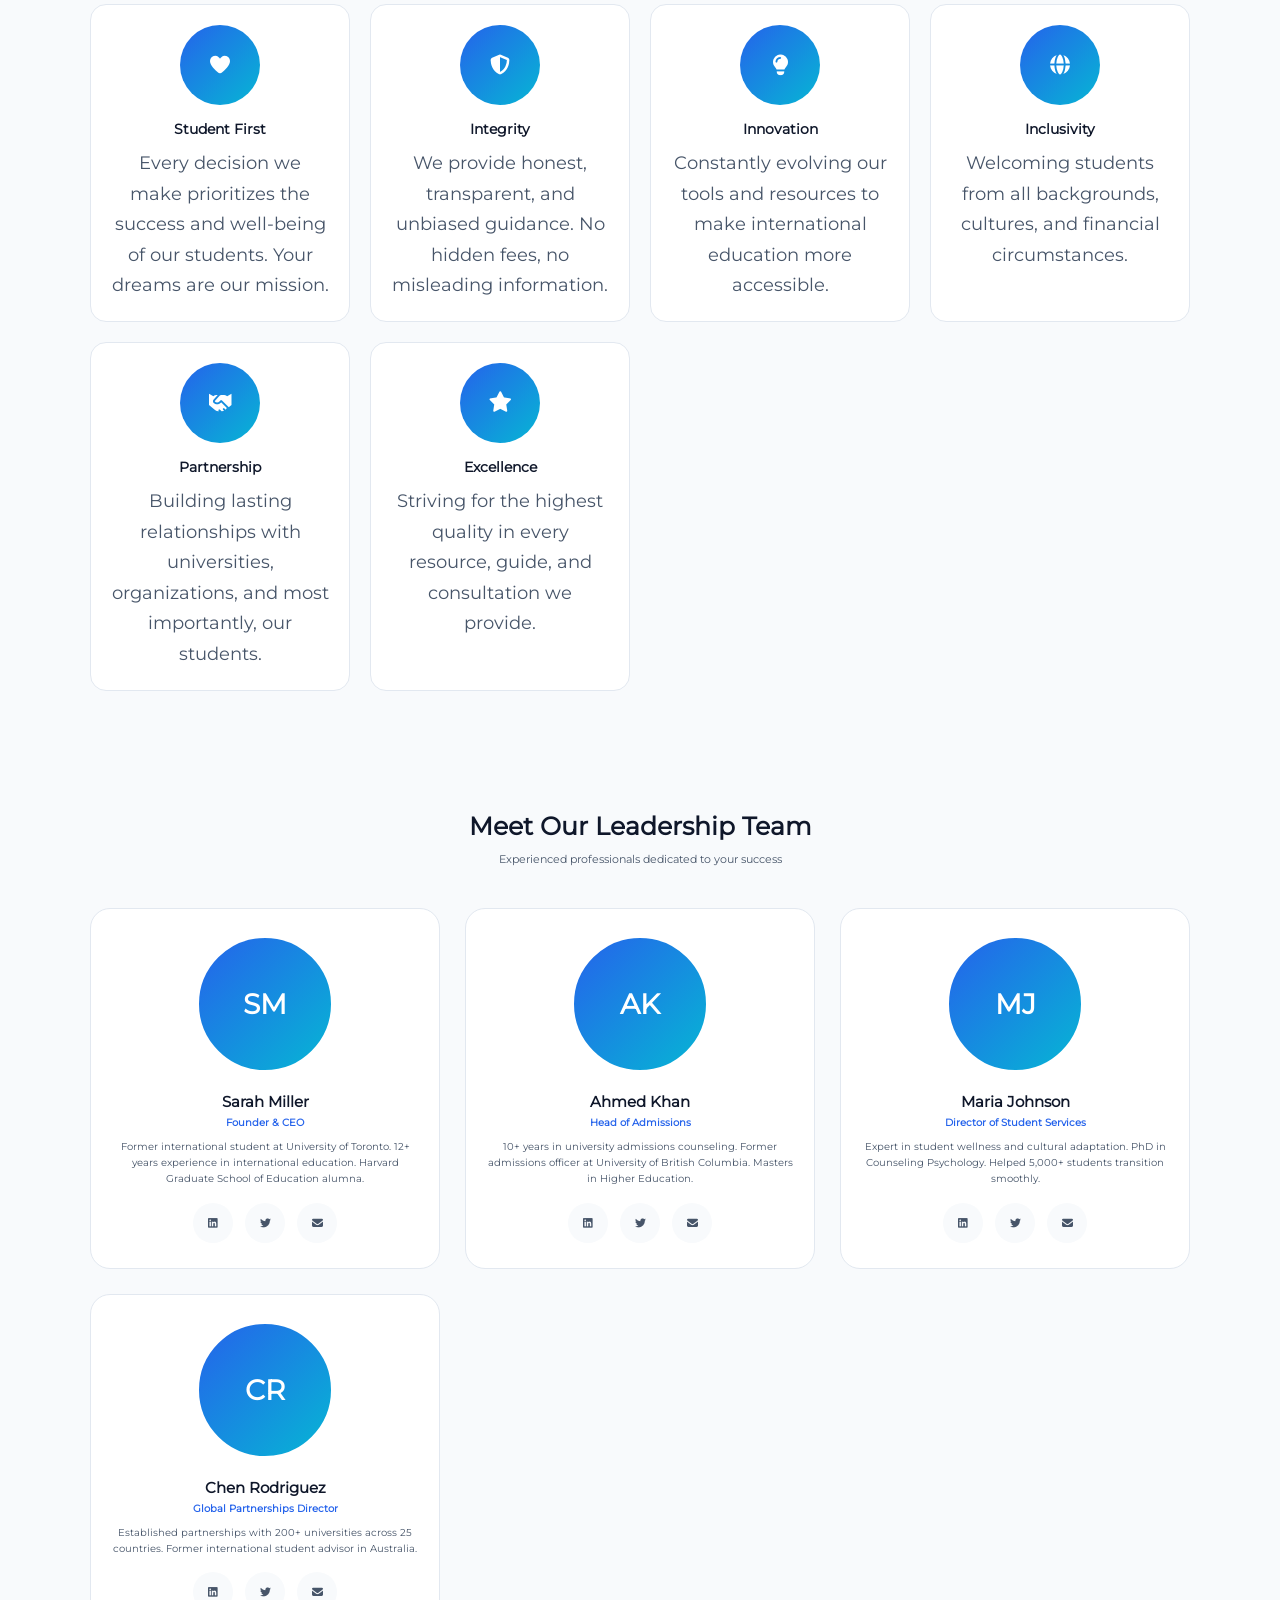
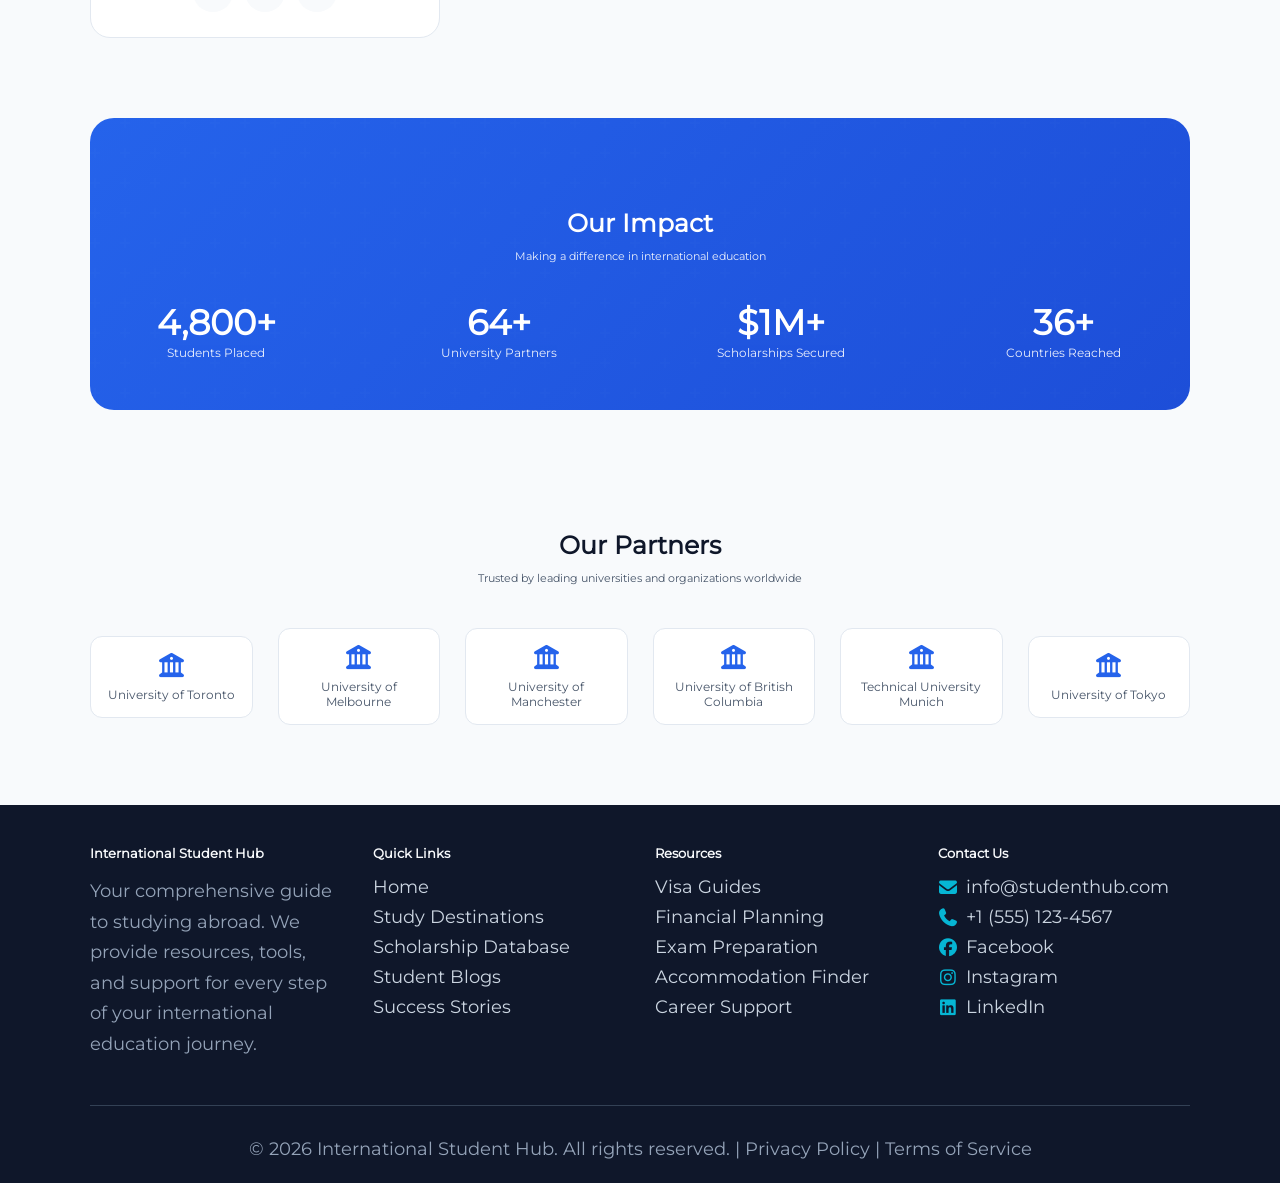
==== commit 5ea2fee8: "link updated" ====
--- a/about.html
+++ b/about.html
@@ -446,7 +446,6 @@
               >
             </div>
             <div class="partner-item">
-              <i class="fas fa-university"></i>
               <a
                 style="font-size: 12px"
                 target="_blank"
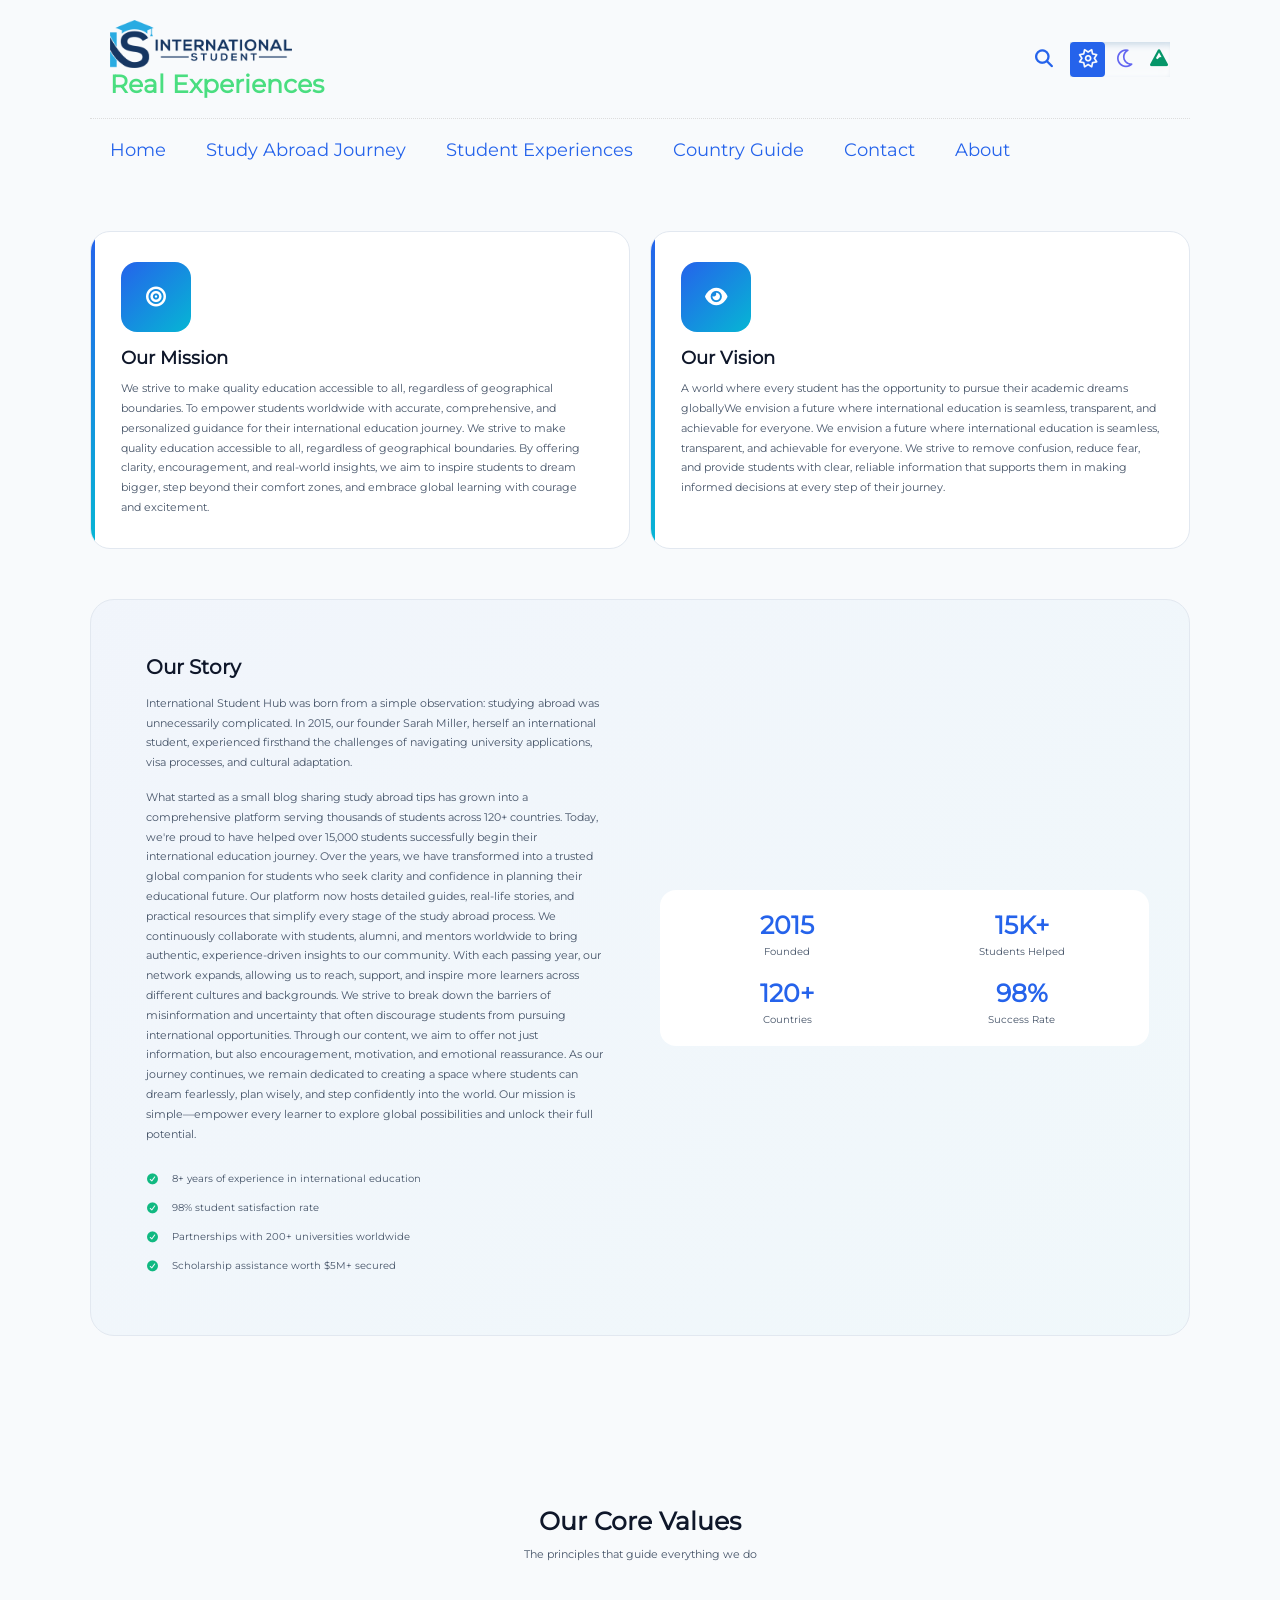
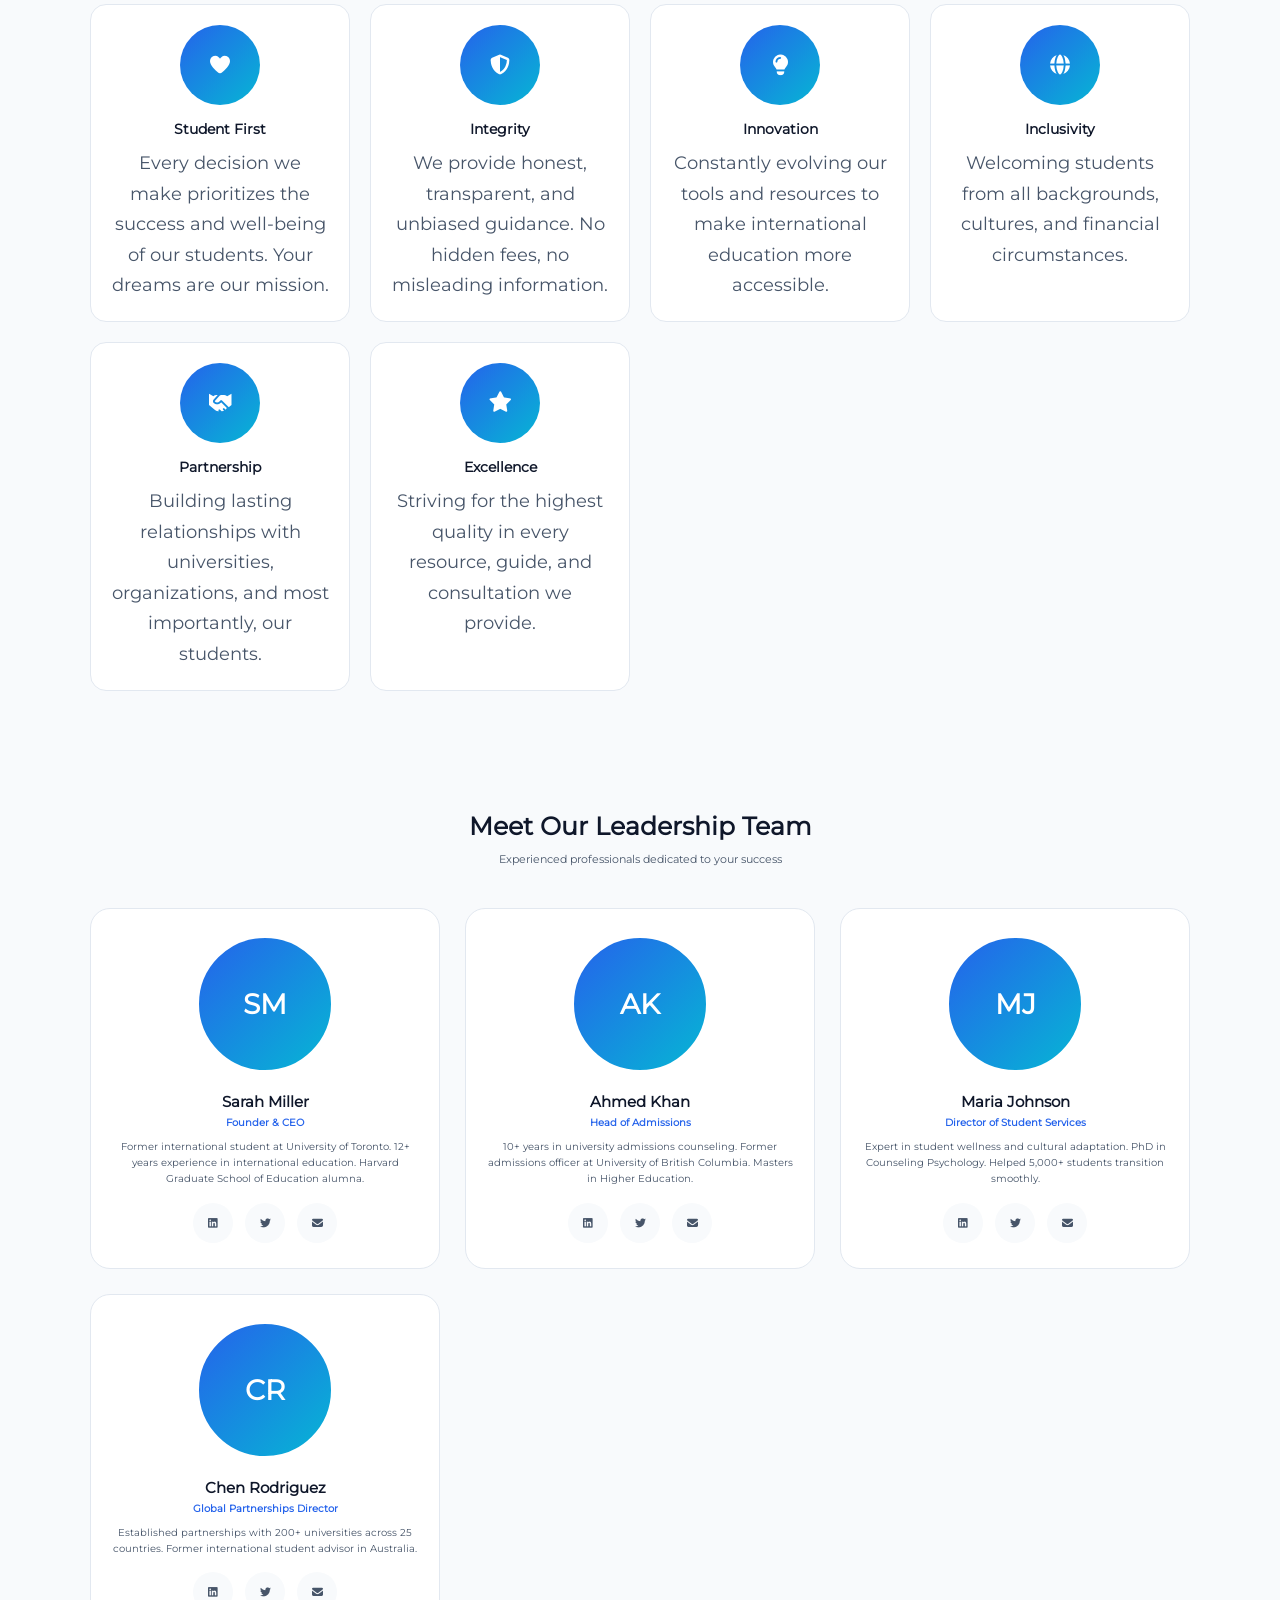
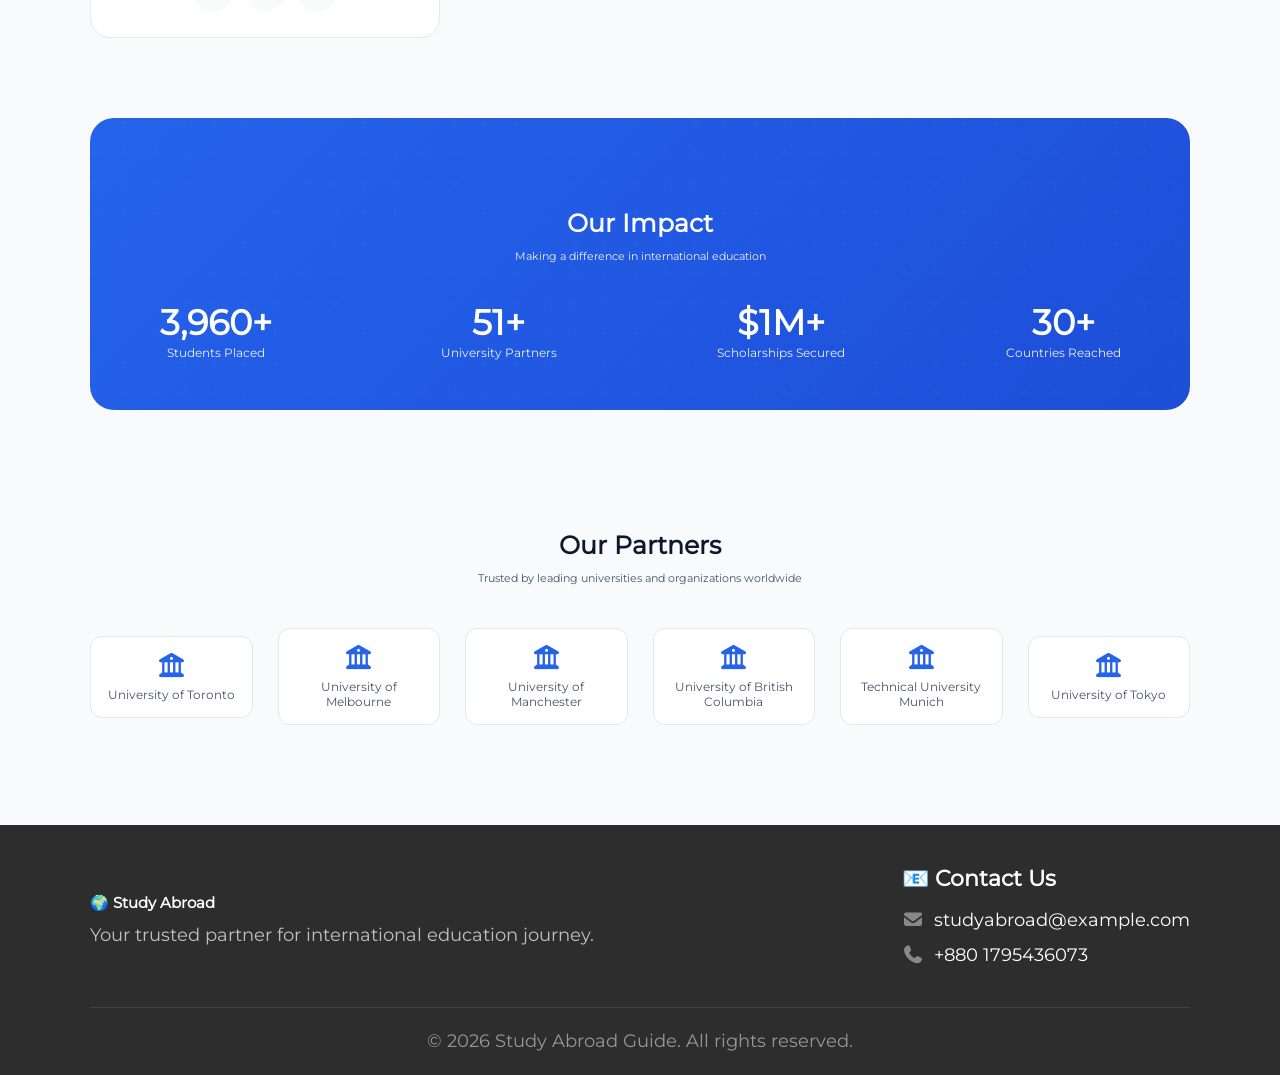
==== commit b87f884a: "Footer updated" ====
--- a/about.html
+++ b/about.html
@@ -1,542 +1,453 @@
 <!doctype html>
 <html lang="en">
-  <head>
-    <meta charset="UTF-8" />
-    <meta name="viewport" content="width=device-width, initial-scale=1.0" />
-    <title>International Student Hub</title>
-    <link rel="stylesheet" href="assets/css/all.min.css" />
-    <link rel="stylesheet" href="assets/css/style.css" />
-  </head>
-  <body>
-    <main>
-      <header class="header" id="header">
-        <div class="container">
-          <div class="header-wrap">
-            <div class="logo">
-              <h2>
-                <a href="index.html"
-                  ><img src="./assets/img/logo.png" alt="Logo Here"
-                /></a>
-              </h2>
-              <div class="site-slogan">
-                <h1>Real Experiences • Smart Preparation • Global Journey</h1>
-              </div>
-            </div>
-            <div class="site-mode">
-              <nav class="mode">
-                <ul class="all-modes">
-                  <li class="menu-bars">
-                    <a href="#" id="open-close--menu"
-                      ><i class="fa-solid fa-bars-staggered"></i
-                      ><span class="d-none">Bars</span></a
-                    >
-                  </li>
-                  <li>
-                    <a href="#"
-                      ><i class="fa-solid fa-magnifying-glass"></i
-                      ><span class="d-none">Search</span></a
-                    >
-                  </li>
-                  <li>
-                    <ul class="all-site--modes">
-                      <li class="active">
-                        <a title="light mode" href="#" data-theme="light"
-                          ><i class="fa-regular fa-sun"></i
-                        ></a>
-                      </li>
-                      <li>
-                        <a title="dark mode" href="#" data-theme="dark"
-                          ><i class="fa-regular fa-moon"></i
-                        ></a>
-                      </li>
-                      <li>
-                        <a title="calm mode" href="#" data-theme="calm"
-                          ><i class="fa-solid fa-mountain"></i
-                        ></a>
-                      </li>
-                    </ul>
-                  </li>
-                </ul>
-              </nav>
-              <div class="icon"></div>
-            </div>
-          </div>
-
-          <div class="navigation">
-            <div class="close-icon">
-              <a href="#" id="close-menu--bars"
-                ><i class="fas fa-times"></i
-                ><span class="d-none">Close</span></a
-              >
-            </div>
-            <nav class="navbar">
-              <ul>
-                <li><a href="index.html">Home</a></li>
-                <li>
-                  <a href="study-abroad-journey.html">Study Abroad Journey</a>
-                </li>
-                <li>
-                  <a href="student-experience.html">Student Experiences</a>
-                </li>
-                <li><a href="country-guide.html">Country Guide</a></li>
-                <li><a href="contact.html">Contact</a></li>
-                <li><a href="about.html">About</a></li>
+
+<head>
+  <meta charset="UTF-8" />
+  <meta name="viewport" content="width=device-width, initial-scale=1.0" />
+  <title>International Student Hub</title>
+  <link rel="stylesheet" href="assets/css/all.min.css" />
+  <link rel="stylesheet" href="assets/css/style.css" />
+</head>
+
+<body>
+  <main>
+    <header class="header" id="header">
+      <div class="container">
+        <div class="header-wrap">
+          <div class="logo">
+            <h2>
+              <a href="index.html"><img src="./assets/img/logo.png" alt="Logo Here" /></a>
+            </h2>
+            <div class="site-slogan">
+              <h1>Real Experiences • Smart Preparation • Global Journey</h1>
+            </div>
+          </div>
+          <div class="site-mode">
+            <nav class="mode">
+              <ul class="all-modes">
+                <li class="menu-bars">
+                  <a href="#" id="open-close--menu"><i class="fa-solid fa-bars-staggered"></i><span
+                      class="d-none">Bars</span></a>
+                </li>
+                <li>
+                  <a href="#"><i class="fa-solid fa-magnifying-glass"></i><span class="d-none">Search</span></a>
+                </li>
+                <li>
+                  <ul class="all-site--modes">
+                    <li class="active">
+                      <a title="light mode" href="#" data-theme="light"><i class="fa-regular fa-sun"></i></a>
+                    </li>
+                    <li>
+                      <a title="dark mode" href="#" data-theme="dark"><i class="fa-regular fa-moon"></i></a>
+                    </li>
+                    <li>
+                      <a title="calm mode" href="#" data-theme="calm"><i class="fa-solid fa-mountain"></i></a>
+                    </li>
+                  </ul>
+                </li>
               </ul>
             </nav>
-          </div>
-        </div>
-      </header>
-
-      <!-- About Section -->
-      <section class="about-section">
-        <div class="container">
-          <!-- Mission & Vision -->
-          <div class="mission-vision">
-            <div class="mv-card">
-              <div class="mv-icon">
-                <i class="fas fa-bullseye"></i>
+            <div class="icon"></div>
+          </div>
+        </div>
+
+        <div class="navigation">
+          <div class="close-icon">
+            <a href="#" id="close-menu--bars"><i class="fas fa-times"></i><span class="d-none">Close</span></a>
+          </div>
+          <nav class="navbar">
+            <ul>
+              <li><a href="index.html">Home</a></li>
+              <li>
+                <a href="study-abroad-journey.html">Study Abroad Journey</a>
+              </li>
+              <li>
+                <a href="student-experience.html">Student Experiences</a>
+              </li>
+              <li><a href="country-guide.html">Country Guide</a></li>
+              <li><a href="contact.html">Contact</a></li>
+              <li><a href="about.html">About</a></li>
+            </ul>
+          </nav>
+        </div>
+      </div>
+    </header>
+
+    <!-- About Section -->
+    <section class="about-section">
+      <div class="container">
+        <!-- Mission & Vision -->
+        <div class="mission-vision">
+          <div class="mv-card">
+            <div class="mv-icon">
+              <i class="fas fa-bullseye"></i>
+            </div>
+            <h3>Our Mission</h3>
+            <p>
+              We strive to make quality education accessible to all,
+              regardless of geographical boundaries. To empower students
+              worldwide with accurate, comprehensive, and personalized
+              guidance for their international education journey. We strive to
+              make quality education accessible to all, regardless of
+              geographical boundaries. By offering clarity, encouragement, and
+              real-world insights, we aim to inspire students to dream bigger,
+              step beyond their comfort zones, and embrace global learning
+              with courage and excitement.
+            </p>
+          </div>
+
+          <div class="mv-card">
+            <div class="mv-icon">
+              <i class="fas fa-eye"></i>
+            </div>
+            <h3>Our Vision</h3>
+            <p>
+              A world where every student has the opportunity to pursue their
+              academic dreams globallyWe envision a future where international
+              education is seamless, transparent, and achievable for everyone.
+              We envision a future where international education is seamless,
+              transparent, and achievable for everyone. We strive to remove
+              confusion, reduce fear, and provide students with clear,
+              reliable information that supports them in making informed
+              decisions at every step of their journey.
+            </p>
+          </div>
+        </div>
+
+        <!-- Our Story -->
+        <div class="story-section">
+          <div class="story-grid">
+            <div class="story-content">
+              <h3>Our Story</h3>
+              <p>
+                International Student Hub was born from a simple observation:
+                studying abroad was unnecessarily complicated. In 2015, our
+                founder Sarah Miller, herself an international student,
+                experienced firsthand the challenges of navigating university
+                applications, visa processes, and cultural adaptation.
+              </p>
+
+              <p>
+                What started as a small blog sharing study abroad tips has
+                grown into a comprehensive platform serving thousands of
+                students across 120+ countries. Today, we're proud to have
+                helped over 15,000 students successfully begin their
+                international education journey. Over the years, we have
+                transformed into a trusted global companion for students who
+                seek clarity and confidence in planning their educational
+                future. Our platform now hosts detailed guides, real-life
+                stories, and practical resources that simplify every stage of
+                the study abroad process. We continuously collaborate with
+                students, alumni, and mentors worldwide to bring authentic,
+                experience-driven insights to our community. With each passing
+                year, our network expands, allowing us to reach, support, and
+                inspire more learners across different cultures and
+                backgrounds. We strive to break down the barriers of
+                misinformation and uncertainty that often discourage students
+                from pursuing international opportunities. Through our
+                content, we aim to offer not just information, but also
+                encouragement, motivation, and emotional reassurance. As our
+                journey continues, we remain dedicated to creating a space
+                where students can dream fearlessly, plan wisely, and step
+                confidently into the world. Our mission is simple—empower
+                every learner to explore global possibilities and unlock their
+                full potential.
+              </p>
+
+              <ul class="story-highlights">
+                <li>
+                  <i class="fas fa-check-circle"></i> 8+ years of experience
+                  in international education
+                </li>
+                <li>
+                  <i class="fas fa-check-circle"></i> 98% student satisfaction
+                  rate
+                </li>
+                <li>
+                  <i class="fas fa-check-circle"></i> Partnerships with 200+
+                  universities worldwide
+                </li>
+                <li>
+                  <i class="fas fa-check-circle"></i> Scholarship assistance
+                  worth $5M+ secured
+                </li>
+              </ul>
+            </div>
+            <div class="story-stats">
+              <div class="story-stat-item">
+                <div class="story-stat-number">2015</div>
+                <div class="story-stat-label">Founded</div>
               </div>
-              <h3>Our Mission</h3>
-              <p>
-                We strive to make quality education accessible to all,
-                regardless of geographical boundaries. To empower students
-                worldwide with accurate, comprehensive, and personalized
-                guidance for their international education journey. We strive to
-                make quality education accessible to all, regardless of
-                geographical boundaries. By offering clarity, encouragement, and
-                real-world insights, we aim to inspire students to dream bigger,
-                step beyond their comfort zones, and embrace global learning
-                with courage and excitement.
-              </p>
-            </div>
-
-            <div class="mv-card">
-              <div class="mv-icon">
-                <i class="fas fa-eye"></i>
+              <div class="story-stat-item">
+                <div class="story-stat-number">15K+</div>
+                <div class="story-stat-label">Students Helped</div>
               </div>
-              <h3>Our Vision</h3>
-              <p>
-                A world where every student has the opportunity to pursue their
-                academic dreams globallyWe envision a future where international
-                education is seamless, transparent, and achievable for everyone.
-                We envision a future where international education is seamless,
-                transparent, and achievable for everyone. We strive to remove
-                confusion, reduce fear, and provide students with clear,
-                reliable information that supports them in making informed
-                decisions at every step of their journey.
-              </p>
-            </div>
-          </div>
-
-          <!-- Our Story -->
-          <div class="story-section">
-            <div class="story-grid">
-              <div class="story-content">
-                <h3>Our Story</h3>
-                <p>
-                  International Student Hub was born from a simple observation:
-                  studying abroad was unnecessarily complicated. In 2015, our
-                  founder Sarah Miller, herself an international student,
-                  experienced firsthand the challenges of navigating university
-                  applications, visa processes, and cultural adaptation.
-                </p>
-
-                <p>
-                  What started as a small blog sharing study abroad tips has
-                  grown into a comprehensive platform serving thousands of
-                  students across 120+ countries. Today, we're proud to have
-                  helped over 15,000 students successfully begin their
-                  international education journey. Over the years, we have
-                  transformed into a trusted global companion for students who
-                  seek clarity and confidence in planning their educational
-                  future. Our platform now hosts detailed guides, real-life
-                  stories, and practical resources that simplify every stage of
-                  the study abroad process. We continuously collaborate with
-                  students, alumni, and mentors worldwide to bring authentic,
-                  experience-driven insights to our community. With each passing
-                  year, our network expands, allowing us to reach, support, and
-                  inspire more learners across different cultures and
-                  backgrounds. We strive to break down the barriers of
-                  misinformation and uncertainty that often discourage students
-                  from pursuing international opportunities. Through our
-                  content, we aim to offer not just information, but also
-                  encouragement, motivation, and emotional reassurance. As our
-                  journey continues, we remain dedicated to creating a space
-                  where students can dream fearlessly, plan wisely, and step
-                  confidently into the world. Our mission is simple—empower
-                  every learner to explore global possibilities and unlock their
-                  full potential.
-                </p>
-
-                <ul class="story-highlights">
-                  <li>
-                    <i class="fas fa-check-circle"></i> 8+ years of experience
-                    in international education
-                  </li>
-                  <li>
-                    <i class="fas fa-check-circle"></i> 98% student satisfaction
-                    rate
-                  </li>
-                  <li>
-                    <i class="fas fa-check-circle"></i> Partnerships with 200+
-                    universities worldwide
-                  </li>
-                  <li>
-                    <i class="fas fa-check-circle"></i> Scholarship assistance
-                    worth $5M+ secured
-                  </li>
-                </ul>
+              <div class="story-stat-item">
+                <div class="story-stat-number">120+</div>
+                <div class="story-stat-label">Countries</div>
               </div>
-              <div class="story-stats">
-                <div class="story-stat-item">
-                  <div class="story-stat-number">2015</div>
-                  <div class="story-stat-label">Founded</div>
-                </div>
-                <div class="story-stat-item">
-                  <div class="story-stat-number">15K+</div>
-                  <div class="story-stat-label">Students Helped</div>
-                </div>
-                <div class="story-stat-item">
-                  <div class="story-stat-number">120+</div>
-                  <div class="story-stat-label">Countries</div>
-                </div>
-                <div class="story-stat-item">
-                  <div class="story-stat-number">98%</div>
-                  <div class="story-stat-label">Success Rate</div>
-                </div>
+              <div class="story-stat-item">
+                <div class="story-stat-number">98%</div>
+                <div class="story-stat-label">Success Rate</div>
               </div>
             </div>
           </div>
         </div>
-      </section>
-
-      <!-- Values Section -->
-      <section class="values-section">
-        <div class="container">
-          <div class="section-title">
-            <h2>Our Core Values</h2>
-            <p>The principles that guide everything we do</p>
-          </div>
-
-          <div class="values-grid">
-            <div class="value-card">
-              <div class="value-icon">
-                <i class="fas fa-heart"></i>
-              </div>
-              <h4>Student First</h4>
-              <p>
-                Every decision we make prioritizes the success and well-being of
-                our students. Your dreams are our mission.
-              </p>
-            </div>
-
-            <div class="value-card">
-              <div class="value-icon">
-                <i class="fas fa-shield-alt"></i>
-              </div>
-              <h4>Integrity</h4>
-              <p>
-                We provide honest, transparent, and unbiased guidance. No hidden
-                fees, no misleading information.
-              </p>
-            </div>
-
-            <div class="value-card">
-              <div class="value-icon">
-                <i class="fas fa-lightbulb"></i>
-              </div>
-              <h4>Innovation</h4>
-              <p>
-                Constantly evolving our tools and resources to make
-                international education more accessible.
-              </p>
-            </div>
-
-            <div class="value-card">
-              <div class="value-icon">
-                <i class="fas fa-globe"></i>
-              </div>
-              <h4>Inclusivity</h4>
-              <p>
-                Welcoming students from all backgrounds, cultures, and financial
-                circumstances.
-              </p>
-            </div>
-
-            <div class="value-card">
-              <div class="value-icon">
-                <i class="fas fa-handshake"></i>
-              </div>
-              <h4>Partnership</h4>
-              <p>
-                Building lasting relationships with universities, organizations,
-                and most importantly, our students.
-              </p>
-            </div>
-
-            <div class="value-card">
-              <div class="value-icon">
-                <i class="fas fa-star"></i>
-              </div>
-              <h4>Excellence</h4>
-              <p>
-                Striving for the highest quality in every resource, guide, and
-                consultation we provide.
-              </p>
-            </div>
-          </div>
-        </div>
-      </section>
-
-      <!-- Team Section -->
-      <section class="team-section">
-        <div class="container">
-          <div class="section-title">
-            <h2>Meet Our Leadership Team</h2>
-            <p>Experienced professionals dedicated to your success</p>
-          </div>
-
-          <div class="team-grid">
-            <div class="team-card">
-              <div class="member-avatar">SM</div>
-              <h4>Sarah Miller</h4>
-              <div class="member-role">Founder & CEO</div>
-              <p class="member-bio">
-                Former international student at University of Toronto. 12+ years
-                experience in international education. Harvard Graduate School
-                of Education alumna.
-              </p>
-              <div class="member-social">
-                <a href="#"><i class="fab fa-linkedin"></i></a>
-                <a href="#"><i class="fab fa-twitter"></i></a>
-                <a href="#"><i class="fas fa-envelope"></i></a>
-              </div>
-            </div>
-
-            <div class="team-card">
-              <div class="member-avatar">AK</div>
-              <h4>Ahmed Khan</h4>
-              <div class="member-role">Head of Admissions</div>
-              <p class="member-bio">
-                10+ years in university admissions counseling. Former admissions
-                officer at University of British Columbia. Masters in Higher
-                Education.
-              </p>
-              <div class="member-social">
-                <a href="#"><i class="fab fa-linkedin"></i></a>
-                <a href="#"><i class="fab fa-twitter"></i></a>
-                <a href="#"><i class="fas fa-envelope"></i></a>
-              </div>
-            </div>
-
-            <div class="team-card">
-              <div class="member-avatar">MJ</div>
-              <h4>Maria Johnson</h4>
-              <div class="member-role">Director of Student Services</div>
-              <p class="member-bio">
-                Expert in student wellness and cultural adaptation. PhD in
-                Counseling Psychology. Helped 5,000+ students transition
-                smoothly.
-              </p>
-              <div class="member-social">
-                <a href="#"><i class="fab fa-linkedin"></i></a>
-                <a href="#"><i class="fab fa-twitter"></i></a>
-                <a href="#"><i class="fas fa-envelope"></i></a>
-              </div>
-            </div>
-
-            <div class="team-card">
-              <div class="member-avatar">CR</div>
-              <h4>Chen Rodriguez</h4>
-              <div class="member-role">Global Partnerships Director</div>
-              <p class="member-bio">
-                Established partnerships with 200+ universities across 25
-                countries. Former international student advisor in Australia.
-              </p>
-              <div class="member-social">
-                <a href="#"><i class="fab fa-linkedin"></i></a>
-                <a href="#"><i class="fab fa-twitter"></i></a>
-                <a href="#"><i class="fas fa-envelope"></i></a>
-              </div>
-            </div>
-          </div>
-        </div>
-      </section>
-
-      <!-- Achievements -->
-      <section class="container">
-        <div class="achievements-section">
-          <div class="section-title" style="color: white">
-            <h2 style="color: white">Our Impact</h2>
-            <p style="color: rgba(255, 255, 255, 0.9)">
-              Making a difference in international education
-            </p>
-          </div>
-
-          <div class="achievements-grid">
-            <div class="achievement-item">
-              <div class="achievement-number">15,000+</div>
-              <div class="achievement-label">Students Placed</div>
-            </div>
-            <div class="achievement-item">
-              <div class="achievement-number">200+</div>
-              <div class="achievement-label">University Partners</div>
-            </div>
-            <div class="achievement-item">
-              <div class="achievement-number">$5M+</div>
-              <div class="achievement-label">Scholarships Secured</div>
-            </div>
-            <div class="achievement-item">
-              <div class="achievement-number">120+</div>
-              <div class="achievement-label">Countries Reached</div>
-            </div>
-          </div>
-        </div>
-      </section>
-
-      <!-- Partners -->
-      <section class="partners-section">
-        <div class="container">
-          <div class="section-title">
-            <h2>Our Partners</h2>
-            <p>Trusted by leading universities and organizations worldwide</p>
-          </div>
-
-          <div class="partners-grid">
-            <div class="partner-item">
-              <a
-                style="font-size: 12px"
-                target="_blank"
-                href="https://www.utoronto.ca/"
-              >
-                <i class="fas fa-university"></i>
-                <span>University of Toronto</span></a
-              >
-            </div>
-
-            <div class="partner-item">
-              <a
-                style="font-size: 12px"
-                target="_blank"
-                href="https://www.unimelb.edu.au/"
-              >
-                <i class="fas fa-university"></i>
-                <span>University of Melbourne</span></a
-              >
-            </div>
-
-            <div class="partner-item">
-              <a
-                style="font-size: 12px"
-                target="_blank"
-                href="https://www.manchester.ac.uk/"
-              >
-                <i class="fas fa-university"></i>
-                <span>University of Manchester</span></a
-              >
-            </div>
-            <div class="partner-item">
-              <a
-                style="font-size: 12px"
-                target="_blank"
-                href="https://www.uvic.ca/index.php"
-              >
-                <i class="fas fa-university"></i>
-                <span>University of British Columbia</span></a
-              >
-            </div>
-            <div class="partner-item">
-              <a
-                style="font-size: 12px"
-                target="_blank"
-                href="https://www.tum.de/en/"
-              >
-                <i class="fas fa-university"></i>
-                <span>Technical University Munich</span></a
-              >
-            </div>
-            <div class="partner-item">
-              <a
-                style="font-size: 12px"
-                target="_blank"
-                href="https://www.u-tokyo.ac.jp/en/"
-              >
-                <i class="fas fa-university"></i>
-                <span>University of Tokyo</span></a
-              >
-            </div>
-          </div>
-        </div>
-      </section>
-
-      <!-- Footer -->
-      <footer>
-        <div class="container">
-          <div class="footer-content">
-            <div class="footer-column">
-              <h3>International Student Hub</h3>
-              <p>
-                Your comprehensive guide to studying abroad. We provide
-                resources, tools, and support for every step of your
-                international education journey.
-              </p>
-            </div>
-
-            <div class="footer-column">
-              <h3>Quick Links</h3>
-              <ul class="footer-links">
-                <li><a href="#">Home</a></li>
-                <li><a href="#">Study Destinations</a></li>
-                <li><a href="#">Scholarship Database</a></li>
-                <li><a href="#">Student Blogs</a></li>
-                <li><a href="#">Success Stories</a></li>
-              </ul>
-            </div>
-
-            <div class="footer-column">
-              <h3>Resources</h3>
-              <ul class="footer-links">
-                <li><a href="#">Visa Guides</a></li>
-                <li><a href="#">Financial Planning</a></li>
-                <li><a href="#">Exam Preparation</a></li>
-                <li><a href="#">Accommodation Finder</a></li>
-                <li><a href="#">Career Support</a></li>
-              </ul>
-            </div>
-
-            <div class="footer-column">
-              <h3>Contact Us</h3>
-              <ul class="footer-links">
-                <li>
-                  <a href="#"
-                    ><i class="fas fa-envelope"></i> info@studenthub.com</a
-                  >
-                </li>
-                <li>
-                  <a href="#"><i class="fas fa-phone"></i> +1 (555) 123-4567</a>
-                </li>
-                <li>
-                  <a href="#"><i class="fab fa-facebook"></i> Facebook</a>
-                </li>
-                <li>
-                  <a href="#"><i class="fab fa-instagram"></i> Instagram</a>
-                </li>
-                <li>
-                  <a href="#"><i class="fab fa-linkedin"></i> LinkedIn</a>
-                </li>
-              </ul>
-            </div>
-          </div>
-
-          <div class="copyright">
-            <p>
-              &copy; 2026 International Student Hub. All rights reserved. |
-              Privacy Policy | Terms of Service
-            </p>
-          </div>
-        </div>
-      </footer>
-    </main>
-    <script src="assets/js/script.js"></script>
-  </body>
-</html>
+      </div>
+    </section>
+
+    <!-- Values Section -->
+    <section class="values-section">
+      <div class="container">
+        <div class="section-title">
+          <h2>Our Core Values</h2>
+          <p>The principles that guide everything we do</p>
+        </div>
+
+        <div class="values-grid">
+          <div class="value-card">
+            <div class="value-icon">
+              <i class="fas fa-heart"></i>
+            </div>
+            <h4>Student First</h4>
+            <p>
+              Every decision we make prioritizes the success and well-being of
+              our students. Your dreams are our mission.
+            </p>
+          </div>
+
+          <div class="value-card">
+            <div class="value-icon">
+              <i class="fas fa-shield-alt"></i>
+            </div>
+            <h4>Integrity</h4>
+            <p>
+              We provide honest, transparent, and unbiased guidance. No hidden
+              fees, no misleading information.
+            </p>
+          </div>
+
+          <div class="value-card">
+            <div class="value-icon">
+              <i class="fas fa-lightbulb"></i>
+            </div>
+            <h4>Innovation</h4>
+            <p>
+              Constantly evolving our tools and resources to make
+              international education more accessible.
+            </p>
+          </div>
+
+          <div class="value-card">
+            <div class="value-icon">
+              <i class="fas fa-globe"></i>
+            </div>
+            <h4>Inclusivity</h4>
+            <p>
+              Welcoming students from all backgrounds, cultures, and financial
+              circumstances.
+            </p>
+          </div>
+
+          <div class="value-card">
+            <div class="value-icon">
+              <i class="fas fa-handshake"></i>
+            </div>
+            <h4>Partnership</h4>
+            <p>
+              Building lasting relationships with universities, organizations,
+              and most importantly, our students.
+            </p>
+          </div>
+
+          <div class="value-card">
+            <div class="value-icon">
+              <i class="fas fa-star"></i>
+            </div>
+            <h4>Excellence</h4>
+            <p>
+              Striving for the highest quality in every resource, guide, and
+              consultation we provide.
+            </p>
+          </div>
+        </div>
+      </div>
+    </section>
+
+    <!-- Team Section -->
+    <section class="team-section">
+      <div class="container">
+        <div class="section-title">
+          <h2>Meet Our Leadership Team</h2>
+          <p>Experienced professionals dedicated to your success</p>
+        </div>
+
+        <div class="team-grid">
+          <div class="team-card">
+            <div class="member-avatar">SM</div>
+            <h4>Sarah Miller</h4>
+            <div class="member-role">Founder & CEO</div>
+            <p class="member-bio">
+              Former international student at University of Toronto. 12+ years
+              experience in international education. Harvard Graduate School
+              of Education alumna.
+            </p>
+            <div class="member-social">
+              <a href="#"><i class="fab fa-linkedin"></i></a>
+              <a href="#"><i class="fab fa-twitter"></i></a>
+              <a href="#"><i class="fas fa-envelope"></i></a>
+            </div>
+          </div>
+
+          <div class="team-card">
+            <div class="member-avatar">AK</div>
+            <h4>Ahmed Khan</h4>
+            <div class="member-role">Head of Admissions</div>
+            <p class="member-bio">
+              10+ years in university admissions counseling. Former admissions
+              officer at University of British Columbia. Masters in Higher
+              Education.
+            </p>
+            <div class="member-social">
+              <a href="#"><i class="fab fa-linkedin"></i></a>
+              <a href="#"><i class="fab fa-twitter"></i></a>
+              <a href="#"><i class="fas fa-envelope"></i></a>
+            </div>
+          </div>
+
+          <div class="team-card">
+            <div class="member-avatar">MJ</div>
+            <h4>Maria Johnson</h4>
+            <div class="member-role">Director of Student Services</div>
+            <p class="member-bio">
+              Expert in student wellness and cultural adaptation. PhD in
+              Counseling Psychology. Helped 5,000+ students transition
+              smoothly.
+            </p>
+            <div class="member-social">
+              <a href="#"><i class="fab fa-linkedin"></i></a>
+              <a href="#"><i class="fab fa-twitter"></i></a>
+              <a href="#"><i class="fas fa-envelope"></i></a>
+            </div>
+          </div>
+
+          <div class="team-card">
+            <div class="member-avatar">CR</div>
+            <h4>Chen Rodriguez</h4>
+            <div class="member-role">Global Partnerships Director</div>
+            <p class="member-bio">
+              Established partnerships with 200+ universities across 25
+              countries. Former international student advisor in Australia.
+            </p>
+            <div class="member-social">
+              <a href="#"><i class="fab fa-linkedin"></i></a>
+              <a href="#"><i class="fab fa-twitter"></i></a>
+              <a href="#"><i class="fas fa-envelope"></i></a>
+            </div>
+          </div>
+        </div>
+      </div>
+    </section>
+
+    <!-- Achievements -->
+    <section class="container">
+      <div class="achievements-section">
+        <div class="section-title" style="color: white">
+          <h2 style="color: white">Our Impact</h2>
+          <p style="color: rgba(255, 255, 255, 0.9)">
+            Making a difference in international education
+          </p>
+        </div>
+
+        <div class="achievements-grid">
+          <div class="achievement-item">
+            <div class="achievement-number">15,000+</div>
+            <div class="achievement-label">Students Placed</div>
+          </div>
+          <div class="achievement-item">
+            <div class="achievement-number">200+</div>
+            <div class="achievement-label">University Partners</div>
+          </div>
+          <div class="achievement-item">
+            <div class="achievement-number">$5M+</div>
+            <div class="achievement-label">Scholarships Secured</div>
+          </div>
+          <div class="achievement-item">
+            <div class="achievement-number">120+</div>
+            <div class="achievement-label">Countries Reached</div>
+          </div>
+        </div>
+      </div>
+    </section>
+
+    <!-- Partners -->
+    <section class="partners-section">
+      <div class="container">
+        <div class="section-title">
+          <h2>Our Partners</h2>
+          <p>Trusted by leading universities and organizations worldwide</p>
+        </div>
+
+        <div class="partners-grid">
+          <div class="partner-item">
+            <a style="font-size: 12px" target="_blank" href="https://www.utoronto.ca/">
+              <i class="fas fa-university"></i>
+              <span>University of Toronto</span></a>
+          </div>
+
+          <div class="partner-item">
+            <a style="font-size: 12px" target="_blank" href="https://www.unimelb.edu.au/">
+              <i class="fas fa-university"></i>
+              <span>University of Melbourne</span></a>
+          </div>
+
+          <div class="partner-item">
+            <a style="font-size: 12px" target="_blank" href="https://www.manchester.ac.uk/">
+              <i class="fas fa-university"></i>
+              <span>University of Manchester</span></a>
+          </div>
+          <div class="partner-item">
+            <a style="font-size: 12px" target="_blank" href="https://www.uvic.ca/index.php">
+              <i class="fas fa-university"></i>
+              <span>University of British Columbia</span></a>
+          </div>
+          <div class="partner-item">
+            <a style="font-size: 12px" target="_blank" href="https://www.tum.de/en/">
+              <i class="fas fa-university"></i>
+              <span>Technical University Munich</span></a>
+          </div>
+          <div class="partner-item">
+            <a style="font-size: 12px" target="_blank" href="https://www.u-tokyo.ac.jp/en/">
+              <i class="fas fa-university"></i>
+              <span>University of Tokyo</span></a>
+          </div>
+        </div>
+      </div>
+    </section>
+
+    <!-- Footer -->
+    <footer class="simple-footer">
+      <div class="container">
+        <div class="footer-content">
+          <div class="footer-logo">
+            <h3>🌍 Study Abroad</h3>
+            <p>Your trusted partner for international education journey.</p>
+          </div>
+
+          <div class="footer-contact">
+            <h4>📧 Contact Us</h4>
+            <p><i class="fas fa-envelope"></i><a href="mailto:studyabroad@example.com">studyabroad@example.com</a></p>
+            <p><i class="fas fa-phone"></i><a href="tel:+8801795436073">+880 1795436073</a></p>
+          </div>
+        </div>
+
+        <div class="footer-bottom">
+          <p>&copy; 2026 Study Abroad Guide. All rights reserved.</p>
+        </div>
+      </div>
+    </footer>
+  </main>
+  <script src="assets/js/script.js"></script>
+</body>
+
+</html>
--- a/assets/css/style.css
+++ b/assets/css/style.css
@@ -1633,66 +1633,66 @@
 }
 
 /* Footer */
-footer {
-  background-color: #0f172a;
-  color: #cbd5e1;
-  padding: 4rem 0 2rem;
-  margin-top: 4rem;
+
+/* ব্ল্যাক ফুটার স্টাইল */
+.simple-footer {
+  background: #2d2d2d;
+  color: white;
+  padding: 40px 0 20px;
+  margin-top: 60px;
 }
 
 .footer-content {
-  display: grid;
-  grid-template-columns: repeat(auto-fit, minmax(250px, 1fr));
-  gap: 3rem;
-  margin-bottom: 3rem;
-}
-
-.footer-column h3 {
-  font-size: 1.3rem;
-  margin-bottom: 1.5rem;
-  color: #f8fafc;
-  font-weight: 700;
-}
-
-.footer-column p {
-  color: #94a3b8;
-  line-height: 1.7;
-  margin-bottom: 1.5rem;
-}
-
-.footer-links {
-  list-style-type: none;
-}
-
-.footer-links li {
-  margin-bottom: 0.8rem;
-}
-
-.footer-links a {
-  color: #cbd5e1;
-  text-decoration: none;
-  transition: all 0.3s ease;
-  display: flex;
-  align-items: center;
-  gap: 8px;
-}
-
-.footer-links a:hover {
+  display: flex;
+  justify-content: space-between;
+  align-items: center;
+  flex-wrap: wrap;
+  gap: 30px;
+  margin-bottom: 30px;
+}
+
+.footer-logo h3 {
+  font-size: 1.5rem;
+  margin-bottom: 10px;
   color: white;
-  transform: translateX(5px);
-}
-
-.footer-links a i {
-  width: 20px;
-  color: var(--secondary);
-}
-
-.copyright {
+}
+
+.footer-logo p {
+  color: rgba(255, 255, 255, 0.7);
+}
+
+.footer-contact h4 {
+  color: white;
+  margin-bottom: 15px;
+  font-size: 22px;
+}
+
+.footer-contact p {
+  margin: 8px 0;
+  color: rgba(255, 255, 255, 0.7);
+}
+
+.footer-contact i {
+  margin-right: 10px;
+  color: #888;
+}
+
+.footer-contact p a {
+  color: white;
+}
+.footer-bottom {
   text-align: center;
-  padding-top: 3rem;
-  border-top: 1px solid #334155;
-  color: #94a3b8;
+  padding-top: 20px;
+  border-top: 1px solid rgba(255, 255, 255, 0.1);
+  color: rgba(255, 255, 255, 0.5);
   font-size: 0.9rem;
+}
+
+@media (max-width: 768px) {
+  .footer-content {
+    flex-direction: column;
+    text-align: center;
+  }
 }
 
 /* Study Abroad Page */
